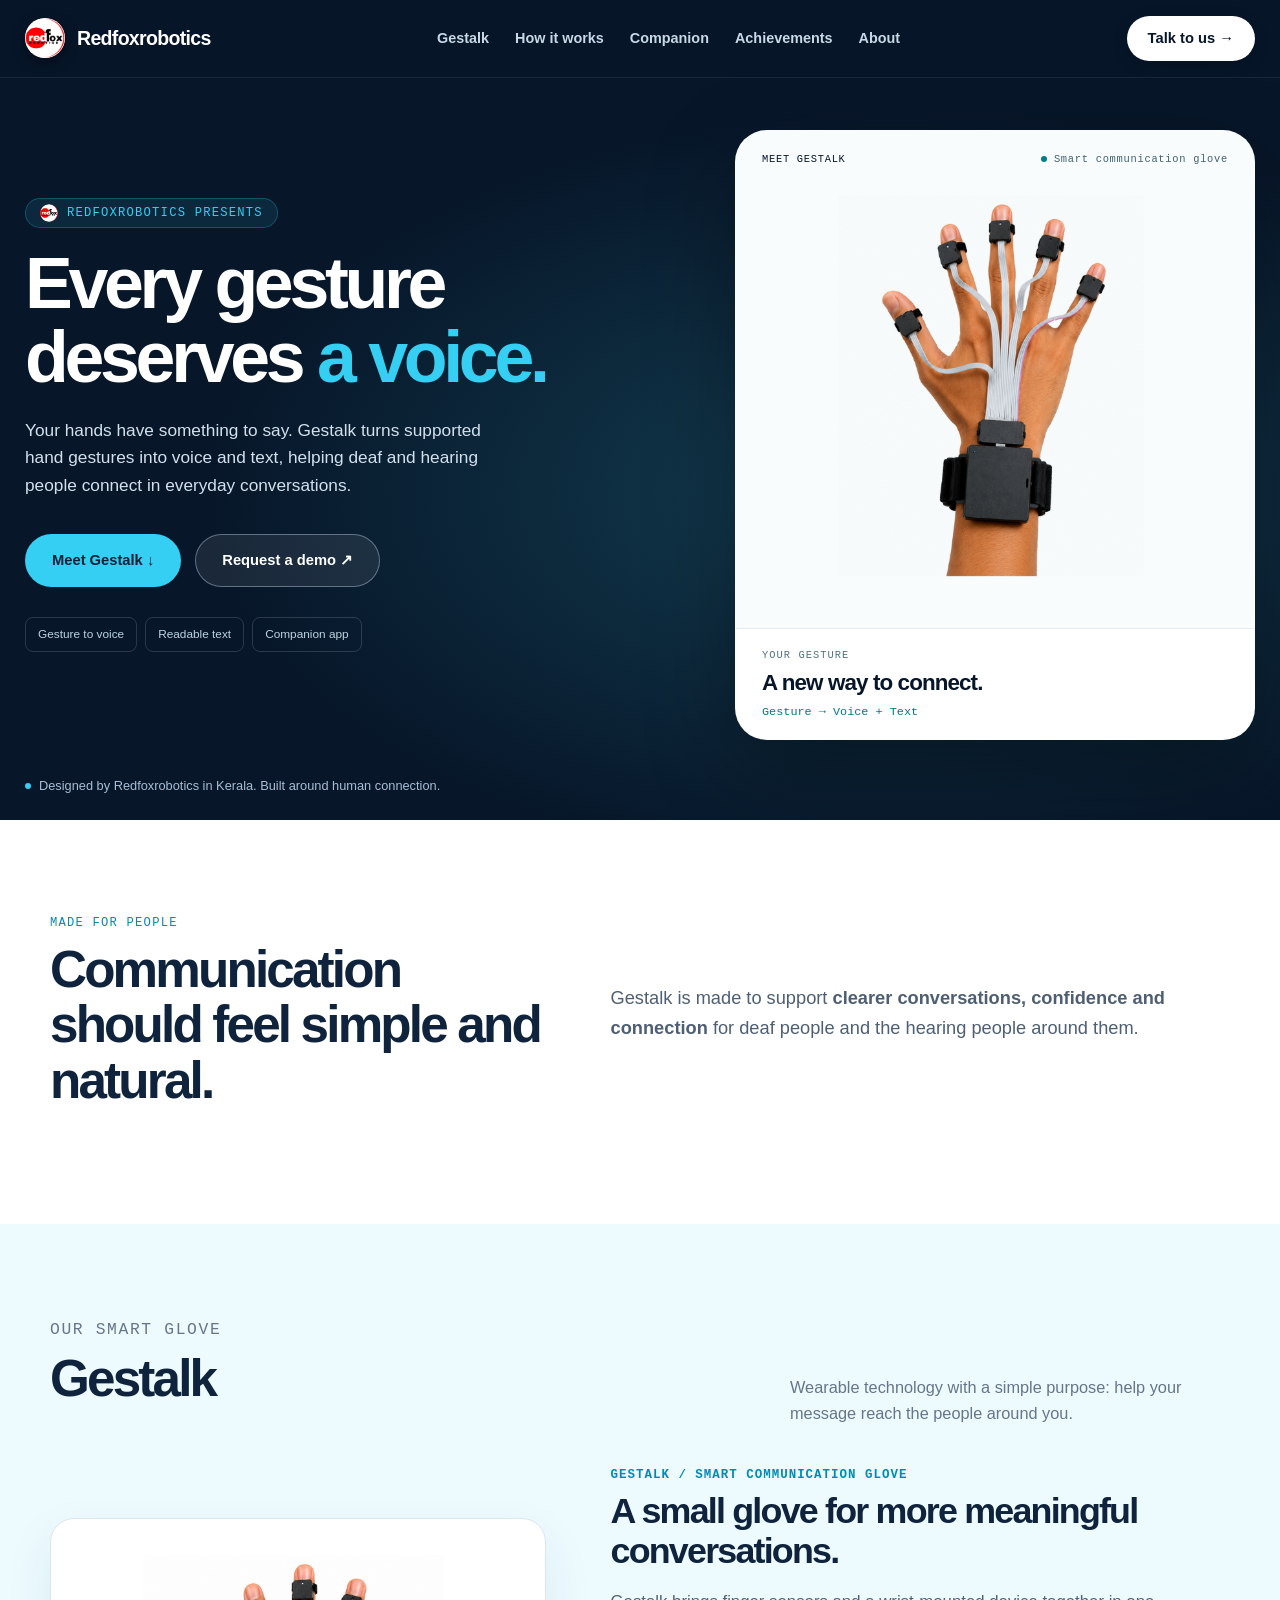
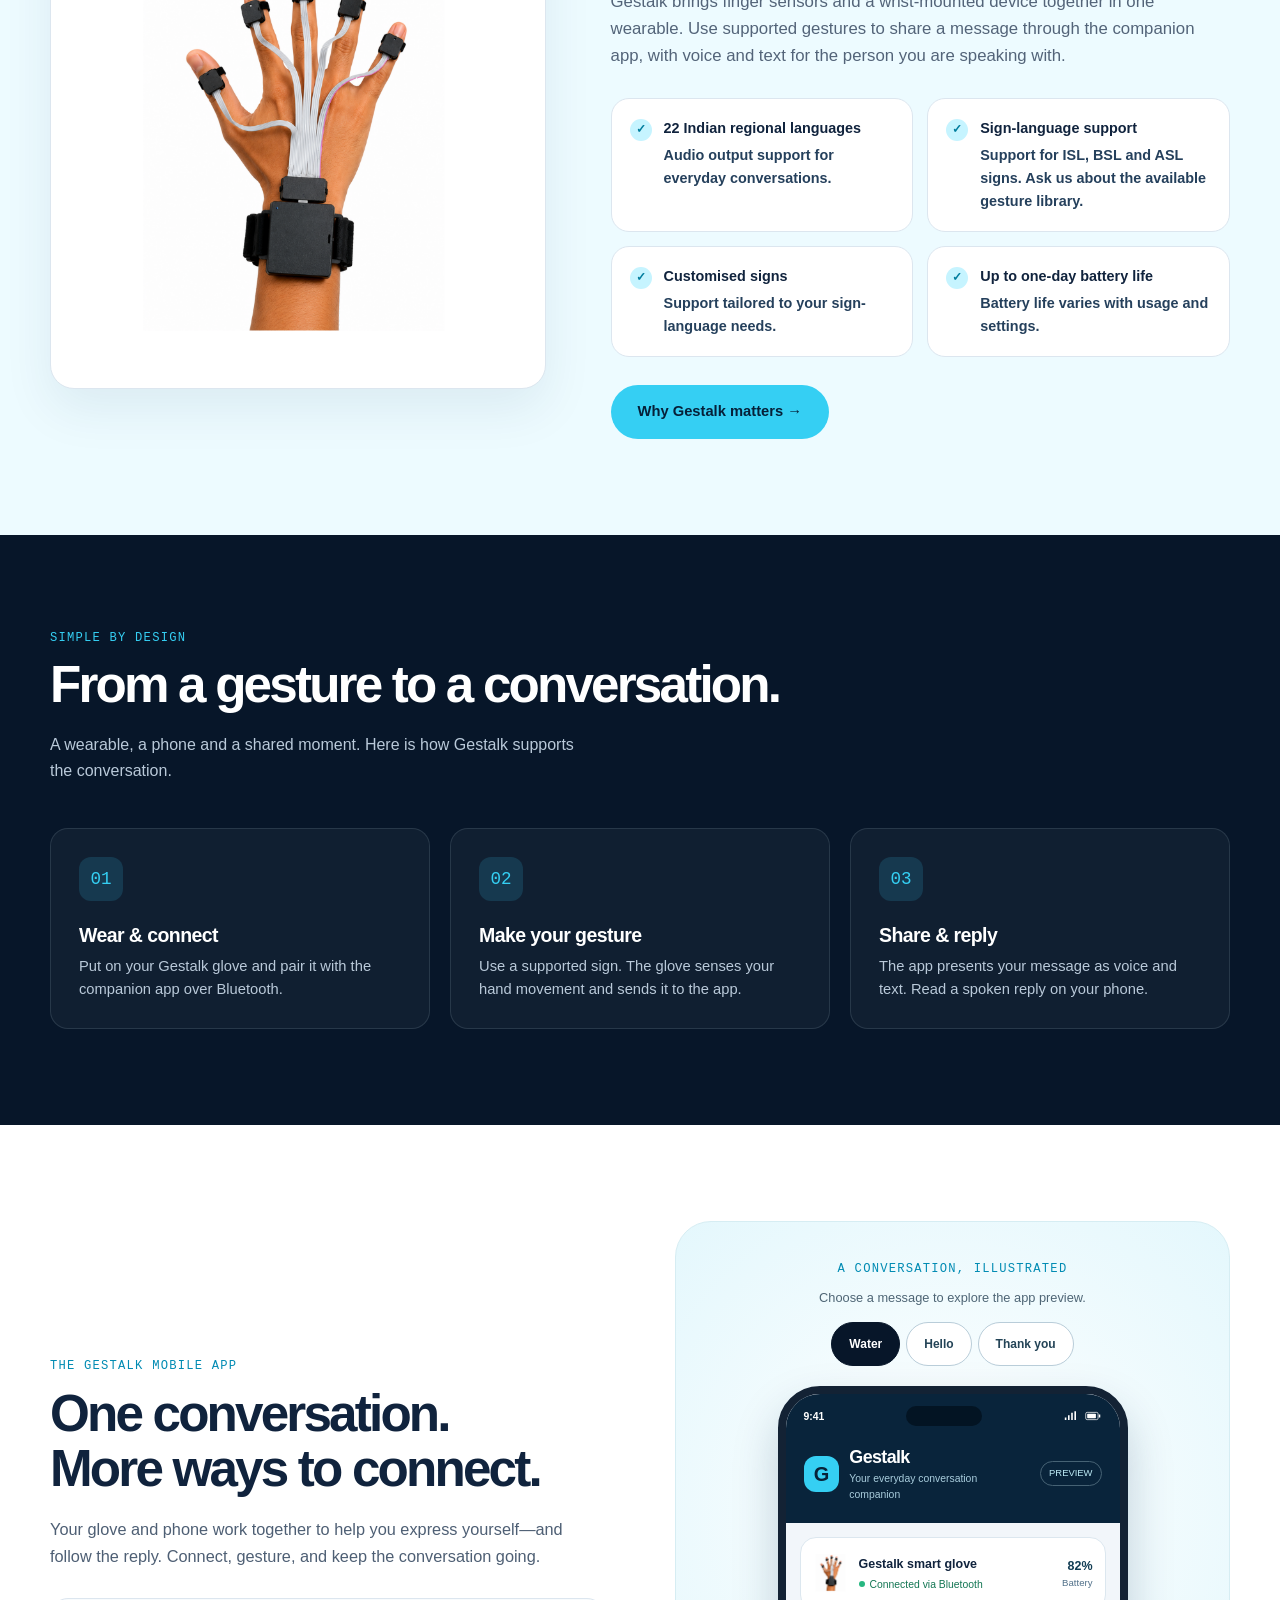
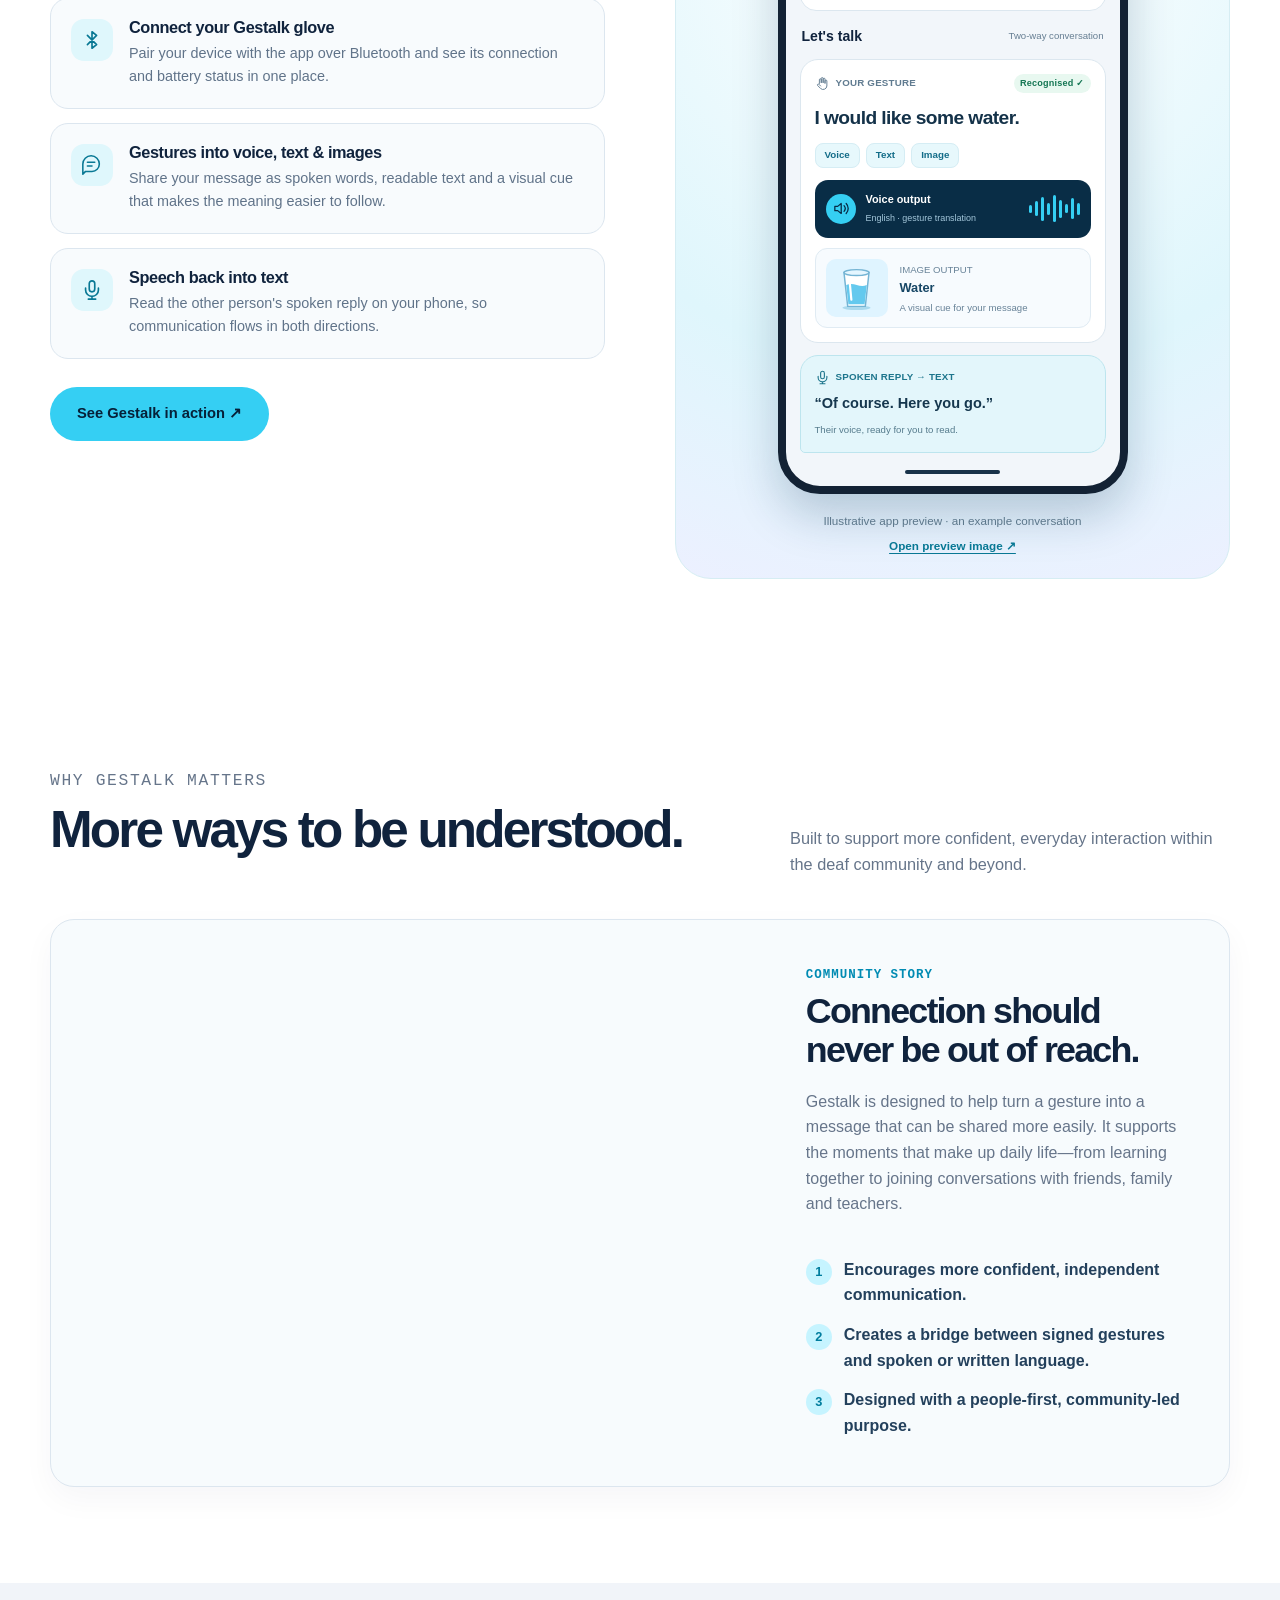
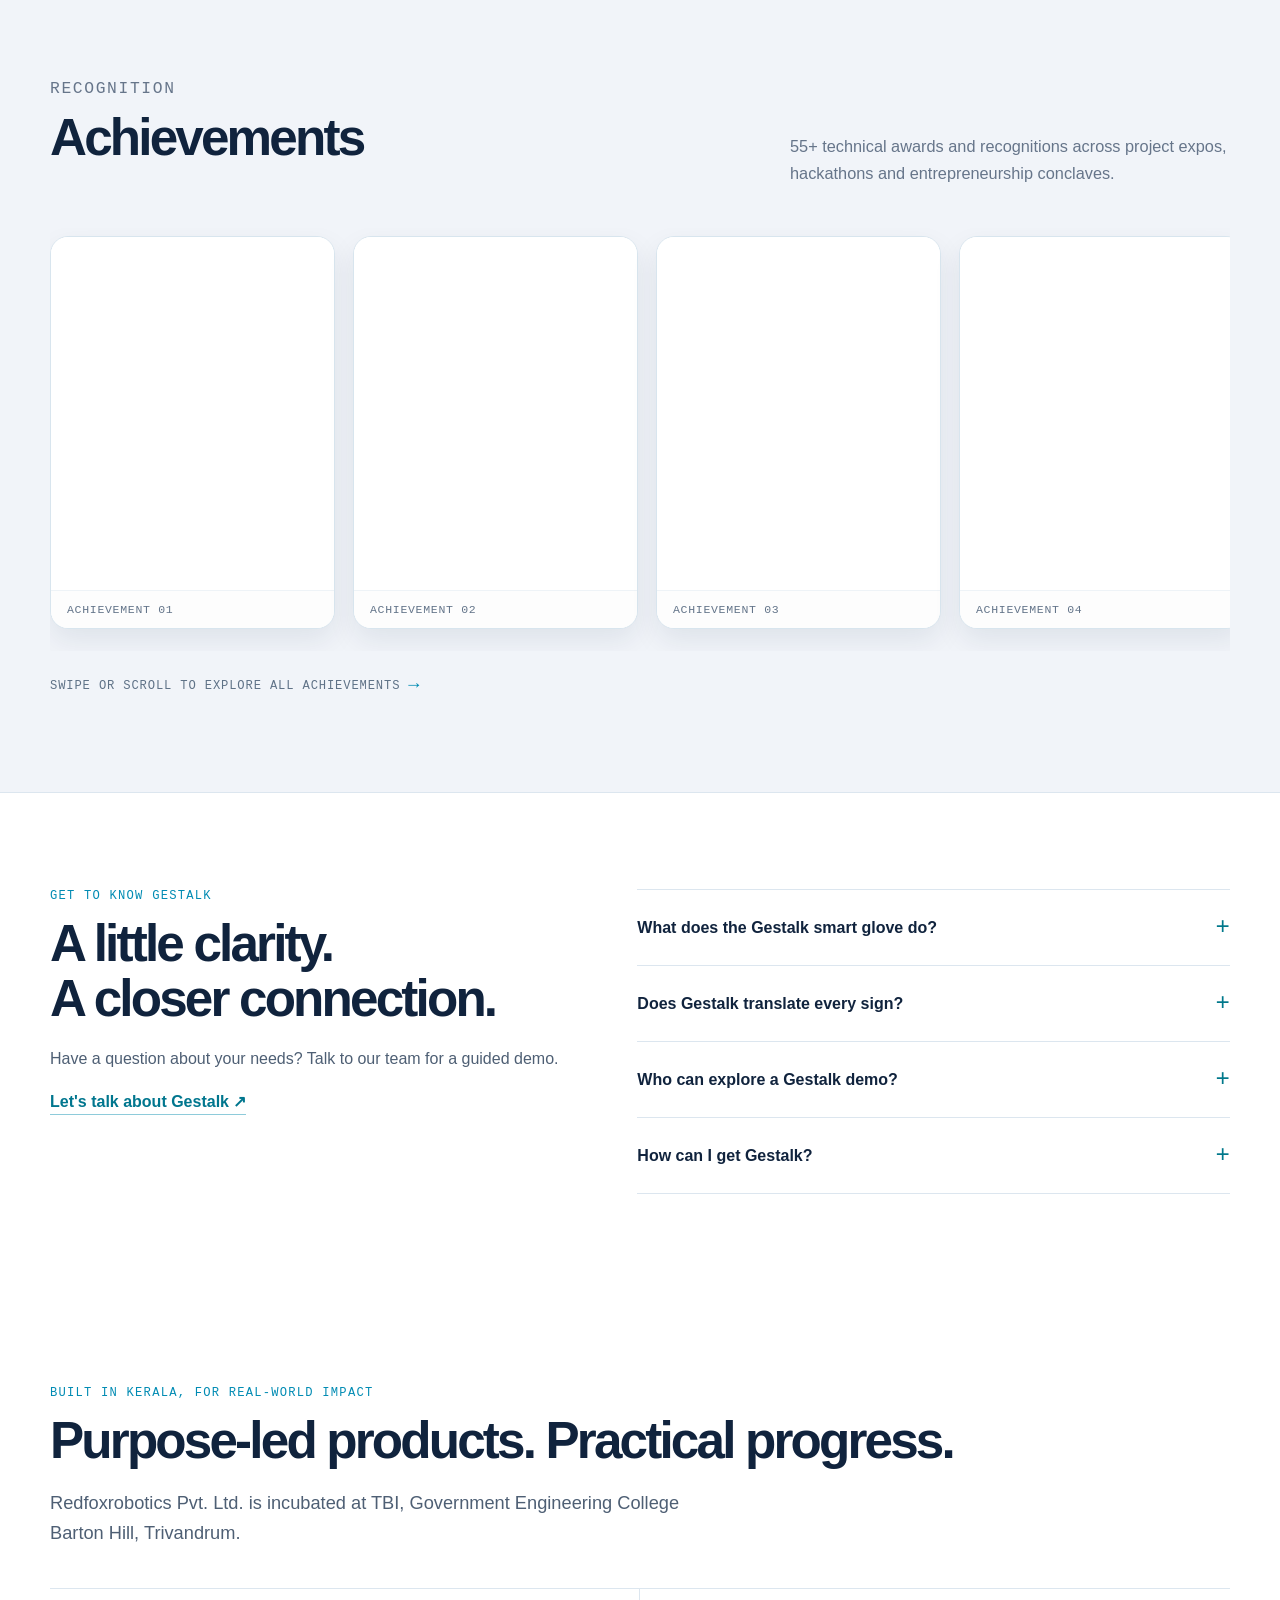
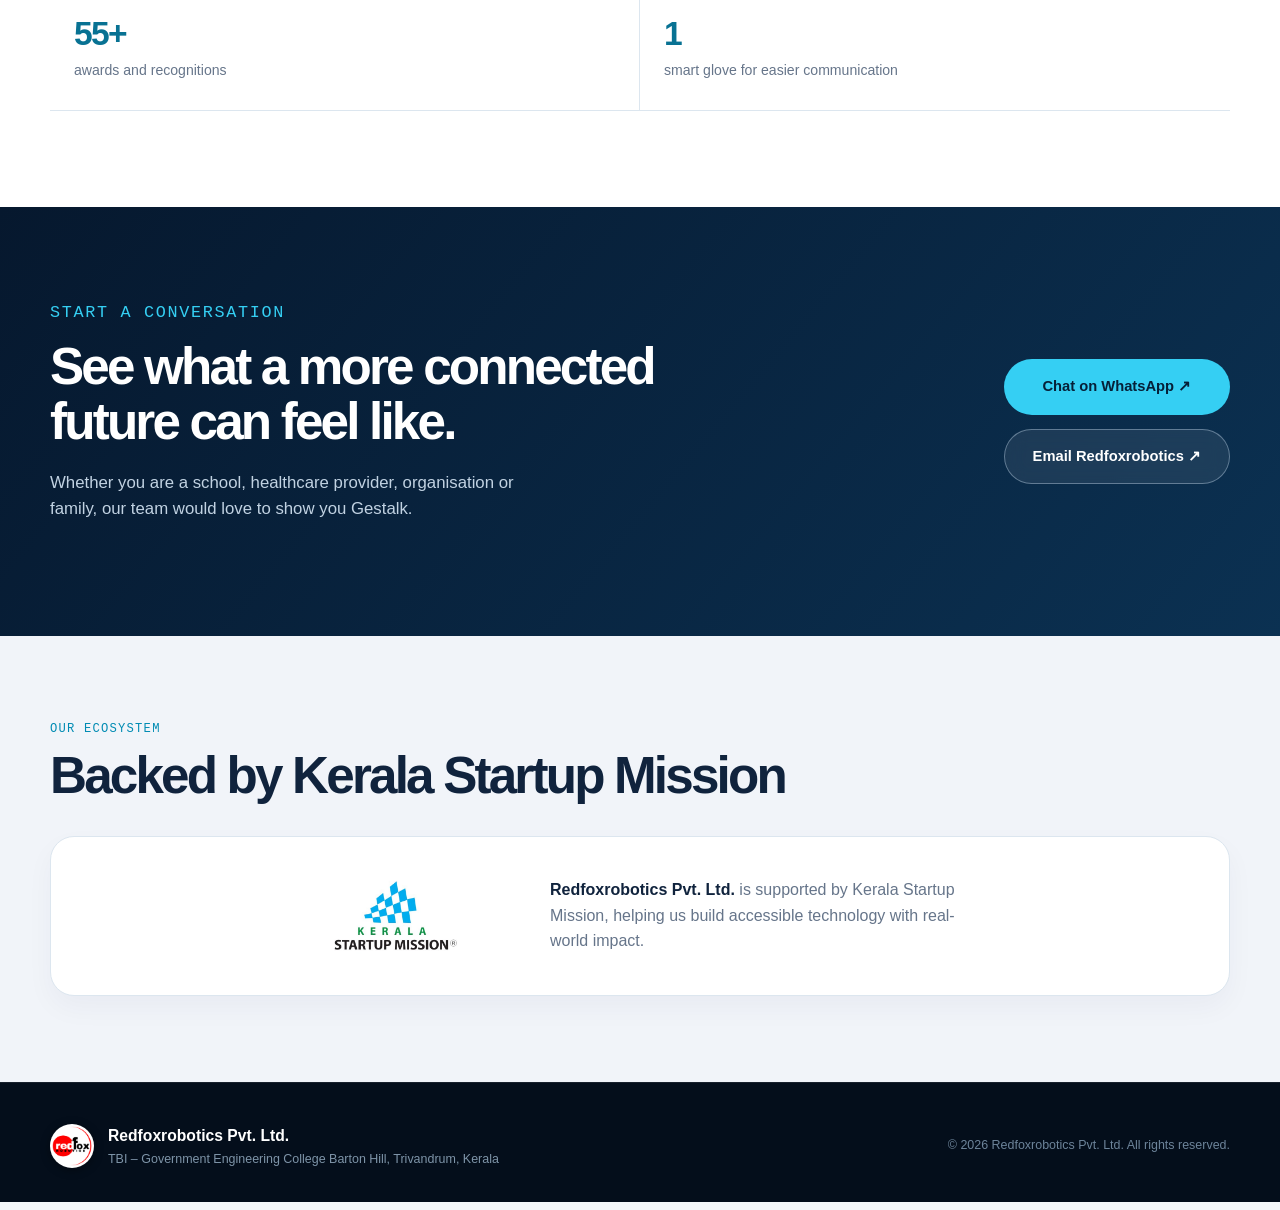
==== index.html @ c897719c "Update Site source" ====
<!doctype html>
<html lang="en">
<head>
  <meta charset="utf-8">
    <meta http-equiv="Content-Security-Policy" content="default-src 'none'; script-src 'sha384-xtwI/lDJxuMFjdIPfdnpvWqNgdwdQNCAlEWaI0sOqzlrhZpEakhj6xTiYWMs8XNS'; script-src-attr 'none'; style-src 'self' https://fonts.googleapis.com; style-src-attr 'none'; font-src 'self' https://fonts.gstatic.com; img-src 'self' data:; media-src 'self'; connect-src 'none'; object-src 'none'; base-uri 'none'; form-action 'none'; frame-src 'none'; worker-src 'none'; upgrade-insecure-requests">
    <meta name="referrer" content="no-referrer">
  <meta name="viewport" content="width=device-width, initial-scale=1, viewport-fit=cover">
  <meta name="description" content="Redfoxrobotics presents Gestalk - smart communication glove turning hand gestures into voice and text for inclusive communication.">
  <title>Redfoxrobotics | Gestalk Smart Glove</title>
  <link rel="icon" type="image/png" sizes="32x32" href="favicon-32.png">
  <link rel="apple-touch-icon" sizes="180x180" href="apple-touch-icon.png">
  <link href="https://fonts.googleapis.com/css2?family=DM+Mono:wght@400;500&family=Manrope:wght@400;500;600;700;800&display=swap" rel="stylesheet">
  <link rel="stylesheet" href="assets/css/site.css">
</head>
<body>
  <a class="skip-link" href="#gestalk">Skip to Gestalk</a>
  <!-- HEADER / NAVBAR -->
  <header class="nav" id="mainNav">
    <div class="nav-in">
      <a class="brand" href="#top" aria-label="Redfoxrobotics Home">
        <img src="redfox-logo-circle.png" alt="Redfoxrobotics Logo" class="brand-logo" width="40" height="40">
        <span class="brand-name">Redfoxrobotics</span>
      </a>

      <!-- Navigation Menu (Desktop & Mobile Drawer) -->
      <div class="nav-menu" id="navMenu">
        <nav class="links" aria-label="Main Navigation">
          <a href="#gestalk">Gestalk</a>
          <a href="#how">How it works</a>
          <a href="#companion">Companion</a>
          <a href="#achievements">Achievements</a>
          <a href="#about">About</a>
        </nav>
        <a class="nav-cta mobile-cta" href="#contact">Talk to us →</a>
      </div>

      <!-- Desktop CTA & Hamburger Button -->
      <a class="nav-cta desktop-cta" href="#contact">Talk to us →</a>
      <button class="nav-toggle" id="navToggle" type="button" aria-label="Toggle navigation menu" aria-expanded="false" aria-controls="navMenu">
        <span></span>
        <span></span>
        <span></span>
      </button>
    </div>
  </header>

  <!-- MAIN CONTENT -->
  <main id="top">
    <!-- HERO SECTION -->
    <section class="hero">
      <figure class="hero-visual" aria-label="Gestalk smart glove">
        <div class="hero-visual-top"><span>MEET GESTALK</span><span class="device-dot">Smart communication glove</span></div>
        <img class="hero-image" src="gestalk-product.png" alt="Gestalk smart glove: finger sensors connected to a wrist-mounted device" width="584" height="661" fetchpriority="high" decoding="async">
        <figcaption><span>YOUR GESTURE</span><strong>A new way to connect.</strong><span class="hero-output">Gesture → Voice + Text</span></figcaption>
      </figure>
      <div class="hero-content">
        <div class="hero-message">
          <div class="eyebrow">
            <img src="redfox-logo-circle.png" alt="" class="eyebrow-logo" width="18" height="18">
            <span>Redfoxrobotics presents</span>
          </div>
          <h1>Every gesture deserves <span>a voice.</span></h1>
          <p class="hero-copy">Your hands have something to say. Gestalk turns supported hand gestures into voice and text, helping deaf and hearing people connect in everyday conversations.</p>
          <div class="hero-actions">
            <a class="button primary" href="#gestalk">Meet Gestalk ↓</a>
            <a class="button secondary" href="#contact">Request a demo ↗</a>
          </div>
          <div class="hero-tags"><span>Gesture to voice</span><span>Readable text</span><span>Companion app</span></div>
        </div>
      </div>
      <div class="hero-foot">Designed by Redfoxrobotics in Kerala. Built around human connection.</div>
    </section>

    <!-- INTRO -->
    <section class="intro">
      <div class="container intro-grid reveal">
        <div>
          <p class="kicker">Made for people</p>
          <h2>Communication should feel simple and natural.</h2>
        </div>
        <p class="lead">Gestalk is made to support <strong>clearer conversations, confidence and connection</strong> for deaf people and the hearing people around them.</p>
      </div>
    </section>

    <!-- PRODUCT: GESTALK -->
    <section class="product" id="gestalk">
      <div class="container">
        <div class="section-heading reveal">
          <div>
            <p class="kicker">Our smart glove</p>
            <h2>Gestalk</h2>
          </div>
          <p>Wearable technology with a simple purpose: help your message reach the people around you.</p>
        </div>
        <div class="product-grid">
          <div class="product-image reveal">
            <img src="gestalk-product.png" alt="Gestalk electronic glove with finger sensors and wrist-mounted device" width="584" height="661" decoding="async">
          </div>
          <div class="product-copy reveal">
            <div class="number">GESTALK / SMART COMMUNICATION GLOVE</div>
            <h3>A small glove for more meaningful conversations.</h3>
            <p>Gestalk brings finger sensors and a wrist-mounted device together in one wearable. Use supported gestures to share a message through the companion app, with voice and text for the person you are speaking with.</p>
            <ul class="features">
              <li><span class="check" aria-hidden="true">✓</span><span><strong>22 Indian regional languages</strong>Audio output support for everyday conversations.</span></li>
              <li><span class="check" aria-hidden="true">✓</span><span><strong>Sign-language support</strong>Support for ISL, BSL and ASL signs. Ask us about the available gesture library.</span></li>
              <li><span class="check" aria-hidden="true">✓</span><span><strong>Customised signs</strong>Support tailored to your sign-language needs.</span></li>
              <li><span class="check" aria-hidden="true">✓</span><span><strong>Up to one-day battery life</strong>Battery life varies with usage and settings.</span></li>
            </ul>
            <a class="button primary" href="#how">Why Gestalk matters →</a>
          </div>
        </div>
      </div>
    </section>

    <!-- WHY GESTALK / HOW IT WORKS -->
    <section class="how" id="how">
      <div class="container">
        <p class="kicker reveal">Simple by design</p>
        <h2 class="reveal">From a gesture to a conversation.</h2>
        <p class="reveal">A wearable, a phone and a shared moment. Here is how Gestalk supports the conversation.</p>
        <div class="steps">
          <article class="step reveal">
            <div class="step-icon" aria-hidden="true">01</div>
            <h3>Wear &amp; connect</h3>
            <p>Put on your Gestalk glove and pair it with the companion app over Bluetooth.</p>
          </article>
          <article class="step reveal">
            <div class="step-icon" aria-hidden="true">02</div>
            <h3>Make your gesture</h3>
            <p>Use a supported sign. The glove senses your hand movement and sends it to the app.</p>
          </article>
          <article class="step reveal">
            <div class="step-icon" aria-hidden="true">03</div>
            <h3>Share &amp; reply</h3>
            <p>The app presents your message as voice and text. Read a spoken reply on your phone.</p>
          </article>
        </div>
      </div>
    </section>

    <!-- THE COMPANION -->
    <section class="companion" id="companion">
      <svg xmlns="http://www.w3.org/2000/svg" aria-hidden="true" class="app-icon-definitions">
        <symbol id="app-bluetooth" viewBox="0 0 24 24"><path d="m7 7 10 10-5 4V3l5 4L7 17" fill="none" stroke="currentColor" stroke-width="1.8" stroke-linecap="round" stroke-linejoin="round"/></symbol>
        <symbol id="app-chat" viewBox="0 0 24 24"><path d="M20 11a8 8 0 0 1-8 8H5l-3 3V11a9 9 0 1 1 18 0Z" fill="none" stroke="currentColor" stroke-width="1.7" stroke-linejoin="round"/><path d="M7 9h8M7 13h5" stroke="currentColor" stroke-width="1.7" stroke-linecap="round"/></symbol>
        <symbol id="app-mic" viewBox="0 0 24 24"><rect x="9" y="2" width="6" height="12" rx="3" fill="none" stroke="currentColor" stroke-width="1.8"/><path d="M5 10v2a7 7 0 0 0 14 0v-2M12 19v3M8 22h8" fill="none" stroke="currentColor" stroke-width="1.8" stroke-linecap="round"/></symbol>
        <symbol id="app-speaker" viewBox="0 0 24 24"><path d="M4 9h4l5-4v14l-5-4H4ZM17 8a6 6 0 0 1 0 8M20 5a10 10 0 0 1 0 14" fill="none" stroke="currentColor" stroke-width="1.8" stroke-linejoin="round" stroke-linecap="round"/></symbol>
        <symbol id="app-hand" viewBox="0 0 24 24"><path d="M7 12V6a1.5 1.5 0 0 1 3 0v5-7a1.5 1.5 0 0 1 3 0v7-6a1.5 1.5 0 0 1 3 0v7-4a1.5 1.5 0 0 1 3 0v8a6 6 0 0 1-10 4l-5-5a1.5 1.5 0 0 1 2-2l3 3" fill="none" stroke="currentColor" stroke-width="1.5" stroke-linejoin="round" stroke-linecap="round"/></symbol>
      </svg>
      <div class="container companion-grid">
        <div class="reveal">
          <p class="kicker">The Gestalk mobile app</p>
          <h2>One conversation.<br>More ways to connect.</h2>
          <p class="lead companion-lead">Your glove and phone work together to help you express yourself—and follow the reply. Connect, gesture, and keep the conversation going.</p>
          <div class="app-features">
            <article class="app-feature">
              <span class="app-icon"><svg aria-hidden="true"><use href="#app-bluetooth"/></svg></span>
              <div><h3>Connect your Gestalk glove</h3><p>Pair your device with the app over Bluetooth and see its connection and battery status in one place.</p></div>
            </article>
            <article class="app-feature">
              <span class="app-icon"><svg aria-hidden="true"><use href="#app-chat"/></svg></span>
              <div><h3>Gestures into voice, text &amp; images</h3><p>Share your message as spoken words, readable text and a visual cue that makes the meaning easier to follow.</p></div>
            </article>
            <article class="app-feature">
              <span class="app-icon"><svg aria-hidden="true"><use href="#app-mic"/></svg></span>
              <div><h3>Speech back into text</h3><p>Read the other person's spoken reply on your phone, so communication flows in both directions.</p></div>
            </article>
          </div>
          <a class="button primary" href="#contact">See Gestalk in action ↗</a>
        </div>
        <figure class="app-stage reveal">
          <div class="demo-heading"><span class="kicker">A conversation, illustrated</span><p>Choose a message to explore the app preview.</p></div>
          <div class="demo-options" role="group" aria-label="Example gesture messages">
            <button type="button" class="demo-option selected" data-example="water" aria-pressed="true">Water</button>
            <button type="button" class="demo-option" data-example="hello" aria-pressed="false">Hello</button>
            <button type="button" class="demo-option" data-example="thanks" aria-pressed="false">Thank you</button>
          </div>
          <div class="app">
            <div class="app-header">
              <div class="app-status">
                <span>9:41</span><span class="app-camera" aria-hidden="true"></span>
                <span class="app-status-icons" aria-hidden="true"><svg viewBox="0 0 20 14"><path d="M2 12V9m4 3V6m4 6V3m4 9V1" stroke="currentColor" stroke-width="2"/></svg><svg viewBox="0 0 22 12"><rect x="1" y="1" width="17" height="10" rx="2" fill="none" stroke="currentColor"/><rect x="3" y="3" width="12" height="6" rx="1" fill="currentColor"/><path d="M20 4v4" stroke="currentColor" stroke-width="2"/></svg></span>
              </div>
              <div class="app-brand"><span class="app-brand-mark">G</span><div><strong>Gestalk</strong><small>Your everyday conversation companion</small></div><span class="app-preview-tag">PREVIEW</span></div>
            </div>
            <div class="app-body">
              <div class="app-device">
                <img src="gestalk-product.png" alt="" width="36" height="48" loading="lazy">
                <div><strong>Gestalk smart glove</strong><span class="app-connected">Connected via Bluetooth</span></div>
                <div class="app-battery"><strong>82%</strong>Battery</div>
              </div>
              <div class="app-conversation-title"><strong>Let's talk</strong><span>Two-way conversation</span></div>
              <div class="app-gesture">
                <div class="app-label"><svg aria-hidden="true"><use href="#app-hand"/></svg>YOUR GESTURE<span class="app-recognised">Recognised ✓</span></div>
                <h4 id="demoMessage" aria-live="polite" aria-atomic="true">I would like some water.</h4>
                <div class="app-output-tags"><span>Voice</span><span>Text</span><span>Image</span></div>
                <div class="app-audio">
                  <span class="app-speaker"><svg aria-hidden="true"><use href="#app-speaker"/></svg></span>
                  <div><strong>Voice output</strong><small>English · gesture translation</small></div>
                  <span class="app-wave" aria-hidden="true"><i class="wave-bar-8"></i><i class="wave-bar-15"></i><i class="wave-bar-24"></i><i class="wave-bar-12"></i><i class="wave-bar-27"></i><i class="wave-bar-18"></i><i class="wave-bar-9"></i><i class="wave-bar-21"></i><i class="wave-bar-12"></i></span>
                </div>
                <div class="app-picture">
                  <span class="app-picture-art"><svg viewBox="0 0 60 68" role="img" aria-label="Illustration of a glass of water"><ellipse cx="30" cy="61" rx="19" ry="3" fill="#aad9ed"/><path d="m13 13 5 46h24l5-46Z" fill="#ffffff" stroke="#74b4d4" stroke-width="2"/><path d="m16 30 3 26h22l3-26c-10 5-17-5-28 0Z" fill="#64c9ee"/><path d="m20 18 3 32" stroke="#ffffff" stroke-width="3" stroke-linecap="round"/><ellipse cx="30" cy="13" rx="17" ry="4" fill="#e4f6ff" stroke="#74b4d4" stroke-width="2"/></svg></span>
                  <div><small>IMAGE OUTPUT</small><strong id="demoCue">Water</strong><small>A visual cue for your message</small></div>
                </div>
              </div>
              <div class="app-reply">
                <div class="app-label"><svg aria-hidden="true"><use href="#app-mic"/></svg>SPOKEN REPLY → TEXT</div>
                <p id="demoReply">“Of course. Here you go.”</p>
                <small>Their voice, ready for you to read.</small>
              </div>
            </div>
            <div class="app-home-indicator" aria-hidden="true"></div>
          </div>
          <figcaption>Illustrative app preview · an example conversation<a class="app-preview-link" href="gestalk-app-preview.png" target="_blank" rel="noopener noreferrer">Open preview image ↗</a></figcaption>
        </figure>
      </div>
    </section>

    <!-- COMMUNITY STORY -->
    <section class="impact-story" id="story">
      <div class="container">
        <div class="section-heading reveal">
          <div>
            <p class="kicker">Why Gestalk matters</p>
            <h2>More ways to be understood.</h2>
          </div>
          <p>Built to support more confident, everyday interaction within the deaf community and beyond.</p>
        </div>
        <article class="impact-card reveal">
          <img src="gestalk-community-story.png" alt="A Gestalk wearer communicating with deaf community members in a learning space" width="600" height="420" loading="lazy" decoding="async">
          <div class="impact-copy">
            <div class="number">COMMUNITY STORY</div>
            <h3>Connection should never be out of reach.</h3>
            <p>Gestalk is designed to help turn a gesture into a message that can be shared more easily. It supports the moments that make up daily life—from learning together to joining conversations with friends, family and teachers.</p>
            <div class="impact-points">
              <div class="impact-point"><b>1</b><span>Encourages more confident, independent communication.</span></div>
              <div class="impact-point"><b>2</b><span>Creates a bridge between signed gestures and spoken or written language.</span></div>
              <div class="impact-point"><b>3</b><span>Designed with a people-first, community-led purpose.</span></div>
            </div>
          </div>
        </article>
      </div>
    </section>

    <!-- ACHIEVEMENTS -->
    <section class="achievements" id="achievements">
      <div class="container">
        <div class="section-heading reveal">
          <div>
            <p class="kicker">Recognition</p>
            <h2>Achievements</h2>
          </div>
          <p>55+ technical awards and recognitions across project expos, hackathons and entrepreneurship conclaves.</p>
        </div>
        <div class="awards-scroller reveal" role="region" tabindex="0" aria-label="Redfoxrobotics achievements gallery">
          <figure class="award-card"><img src="A1.webp" alt="Redfoxrobotics achievement 1" loading="lazy"><figcaption>Achievement 01</figcaption></figure>
          <figure class="award-card"><img src="A2.webp" alt="Redfoxrobotics achievement 2" loading="lazy"><figcaption>Achievement 02</figcaption></figure>
          <figure class="award-card"><img src="A3.webp" alt="Redfoxrobotics achievement 3" loading="lazy"><figcaption>Achievement 03</figcaption></figure>
          <figure class="award-card"><img src="A4.webp" alt="Redfoxrobotics achievement 4" loading="lazy"><figcaption>Achievement 04</figcaption></figure>
          <figure class="award-card"><img src="A5.webp" alt="Redfoxrobotics achievement 5" loading="lazy"><figcaption>Achievement 05</figcaption></figure>
          <figure class="award-card"><img src="A6.webp" alt="Redfoxrobotics achievement 6" loading="lazy"><figcaption>Achievement 06</figcaption></figure>
          <figure class="award-card"><img src="A7.webp" alt="Redfoxrobotics achievement 7" loading="lazy"><figcaption>Achievement 07</figcaption></figure>
          <figure class="award-card"><img src="A8.webp" alt="Redfoxrobotics achievement 8" loading="lazy"><figcaption>Achievement 08</figcaption></figure>
          <figure class="award-card"><img src="A9.webp" alt="Redfoxrobotics achievement 9" loading="lazy"><figcaption>Achievement 09</figcaption></figure>
          <figure class="award-card"><img src="A10.webp" alt="Redfoxrobotics achievement 10" loading="lazy"><figcaption>Achievement 10</figcaption></figure>
          <figure class="award-card"><img src="A11.webp" alt="Redfoxrobotics achievement 11" loading="lazy"><figcaption>Achievement 11</figcaption></figure>
          <figure class="award-card"><img src="A12.webp" alt="Redfoxrobotics achievement 12" loading="lazy"><figcaption>Achievement 12</figcaption></figure>
          <figure class="award-card"><img src="A13.webp" alt="Redfoxrobotics achievement 13" loading="lazy"><figcaption>Achievement 13</figcaption></figure>
          <figure class="award-card"><img src="A14.webp" alt="Redfoxrobotics achievement 14" loading="lazy"><figcaption>Achievement 14</figcaption></figure>
          <figure class="award-card"><img src="A15.webp" alt="Redfoxrobotics achievement 15" loading="lazy"><figcaption>Achievement 15</figcaption></figure>
          <figure class="award-card"><img src="A16.webp" alt="Redfoxrobotics achievement 16" loading="lazy"><figcaption>Achievement 16</figcaption></figure>
          <figure class="award-card"><img src="A17.webp" alt="Redfoxrobotics achievement 17" loading="lazy"><figcaption>Achievement 17</figcaption></figure>
          <figure class="award-card"><img src="A18.webp" alt="Redfoxrobotics achievement 18" loading="lazy"><figcaption>Achievement 18</figcaption></figure>
        </div>
        <p class="scroll-hint">Swipe or scroll to explore all achievements <span>→</span></p>
      </div>
    </section>

    <section class="gestalk-faq" id="questions">
      <div class="container faq-grid">
        <div class="reveal"><p class="kicker">Get to know Gestalk</p><h2>A little clarity.<br>A closer connection.</h2><p class="lead">Have a question about your needs? Talk to our team for a guided demo.</p><a class="text-link" href="#contact">Let's talk about Gestalk ↗</a></div>
        <div class="faq-list reveal">
          <details><summary>What does the Gestalk smart glove do?</summary><p>Gestalk senses supported hand gestures and works with its companion app to present a message as voice, text and a visual cue. The app also supports converting a spoken reply into text.</p></details>
          <details><summary>Does Gestalk translate every sign?</summary><p>Recognition depends on the supported gesture library and setup. Sign languages also use facial expressions, body movement and context. Ask our team which signs are available and how custom signs can be configured for your needs.</p></details>
          <details><summary>Who can explore a Gestalk demo?</summary><p>Individuals, families, schools and organisations interested in accessible communication can contact Redfoxrobotics. We can walk you through the glove, app and supported conversation examples.</p></details>
          <details><summary>How can I get Gestalk?</summary><p>Contact our team on WhatsApp or email to discuss availability, pricing, language support and a demonstration suited to your needs.</p></details>
        </div>
      </div>
    </section>

    <!-- ABOUT -->
    <section class="intro" id="about">
      <div class="container reveal">
        <p class="kicker">Built in Kerala, for real-world impact</p>
        <h2>Purpose-led products. Practical progress.</h2>
        <p class="lead">Redfoxrobotics Pvt. Ltd. is incubated at TBI, Government Engineering College Barton Hill, Trivandrum.</p>
        <div class="proofs">
          <div class="proof">
            <strong>55+</strong>
            <span>awards and recognitions</span>
          </div>
          <div class="proof">
            <strong>1</strong>
            <span>smart glove for easier communication</span>
          </div>
        </div>
      </div>
    </section>

    <!-- CONTACT -->
    <section class="contact" id="contact">
      <div class="container contact-in">
        <div>
          <p class="kicker">Start a conversation</p>
          <h2>See what a more connected future can feel like.</h2>
          <p>Whether you are a school, healthcare provider, organisation or family, our team would love to show you Gestalk.</p>
        </div>
        <div class="contact-actions">
          <a class="button primary" href="https://wa.me/916282157697" target="_blank" rel="noopener noreferrer">Chat on WhatsApp ↗</a>
          <a class="button secondary" href="mailto:StartUp.mailrobotics@gmail.com">Email Redfoxrobotics ↗</a>
        </div>
      </div>
    </section>
    <!-- BACKED BY KSUM -->
    <section class="backed" id="backed">
      <div class="container reveal">
        <p class="kicker">Our ecosystem</p>
        <h2>Backed by Kerala Startup Mission</h2>
        <div class="backed-card">
          <img src="ksum-logo.png" alt="Kerala Startup Mission logo" width="220" height="85">
          <p><strong>Redfoxrobotics Pvt. Ltd.</strong> is supported by Kerala Startup Mission, helping us build accessible technology with real-world impact.</p>
        </div>
      </div>
    </section>
  </main>

  <!-- FOOTER -->
  <footer>
    <div class="container foot">
      <div class="foot-brand">
        <img src="redfox-logo-circle.png" alt="Redfoxrobotics Logo" class="foot-logo" width="44" height="44">
        <div class="foot-info">
          <strong>Redfoxrobotics Pvt. Ltd.</strong>
          <span>TBI – Government Engineering College Barton Hill, Trivandrum, Kerala</span>
        </div>
      </div>
      <div class="foot-copy">
        © 2026 Redfoxrobotics Pvt. Ltd. All rights reserved.
      </div>
    </div>
  </footer>

  <!-- SCRIPT -->
  <script src="assets/js/site.js" integrity="sha384-xtwI/lDJxuMFjdIPfdnpvWqNgdwdQNCAlEWaI0sOqzlrhZpEakhj6xTiYWMs8XNS" defer></script>
</body>
</html>
---- assets/css/site.css ----
:root {
  --navy: #071629;
  --navy-dark: #041020;
  --navy-glass: rgba(7, 22, 41, 0.92);
  --ink: #10233d;
  --muted: #66758a;
  --paper: #f5f8fb;
  --cyan: #35cff3;
  --cyan-deep: #008bb3;
  --cyan-light: #e0f8fd;
  --line: #dce6ef;
  --radius-sm: 10px;
  --radius-md: 18px;
  --radius-lg: 24px;
  --radius-full: 9999px;
}

* { box-sizing: border-box; }
html {
  scroll-behavior: smooth;
  -webkit-text-size-adjust: 100%;
}
body {
  margin: 0;
  color: var(--ink);
  background: var(--paper);
  font: 16px/1.6 Manrope, -apple-system, BlinkMacSystemFont, "Segoe UI", Roboto, sans-serif;
  overflow-x: hidden;
  -webkit-font-smoothing: antialiased;
  -moz-osx-font-smoothing: grayscale;
}
img {
  max-width: 100%;
  height: auto;
  display: block;
}
a {
  text-decoration: none;
  color: inherit;
  -webkit-tap-highlight-color: transparent;
}
.container {
  width: min(1180px, calc(100% - 40px));
  margin: auto;
}
section[id] {
  scroll-margin-top: 84px;
}

/* ===== NAVBAR ===== */
.nav {
  position: fixed;
  top: 0;
  left: 0;
  right: 0;
  height: 78px;
  z-index: 1000;
  background: rgba(7, 22, 41, 0.9);
  backdrop-filter: blur(16px);
  -webkit-backdrop-filter: blur(16px);
  border-bottom: 1px solid rgba(255, 255, 255, 0.08);
  display: flex;
  align-items: center;
  transition: background 0.3s ease, border-color 0.3s ease;
}
.nav-in {
  width: min(1230px, calc(100% - 40px));
  margin: auto;
  display: flex;
  justify-content: space-between;
  align-items: center;
  position: relative;
}
.brand {
  display: inline-flex;
  align-items: center;
  gap: 12px;
  font-weight: 800;
  font-size: 1.22rem;
  letter-spacing: -0.035em;
  color: #ffffff;
  flex-shrink: 0;
  z-index: 101;
}
.brand-logo {
  width: 40px;
  height: 40px;
  border-radius: 50%;
  object-fit: cover;
  display: block;
  box-shadow: 0 4px 14px rgba(0, 0, 0, 0.35);
  background: #ffffff;
  flex-shrink: 0;
  transition: transform 0.25s ease;
}
.brand:hover .brand-logo {
  transform: scale(1.05);
}
.brand-name {
  display: inline-block;
  font-weight: 800;
  color: #ffffff;
}

.nav-menu {
  display: flex;
  align-items: center;
  gap: 32px;
}
.links {
  display: flex;
  gap: 26px;
  color: #c9d8e7;
  font-size: 0.9rem;
  font-weight: 600;
  margin: 0;
  padding: 0;
}
.links a {
  transition: color 0.2s ease;
  position: relative;
  padding: 4px 0;
}
.links a:hover {
  color: #ffffff;
}

.nav-cta, .button {
  display: inline-flex;
  gap: 8px;
  align-items: center;
  justify-content: center;
  border-radius: var(--radius-full);
  font-size: 0.92rem;
  font-weight: 800;
  transition: transform 0.2s ease, box-shadow 0.2s ease, background 0.2s ease;
  cursor: pointer;
  border: 1px solid transparent;
  text-align: center;
  touch-action: manipulation;
}
.nav-cta {
  padding: 10px 20px;
  background: #ffffff;
  color: var(--navy);
  box-shadow: 0 4px 16px rgba(0, 0, 0, 0.15);
}
.nav-cta:hover, .button:hover {
  transform: translateY(-2px);
  box-shadow: 0 8px 24px rgba(0, 0, 0, 0.22);
}
.mobile-cta {
  display: none;
}

/* Mobile Hamburger Toggle */
.nav-toggle {
  display: none;
  background: rgba(255, 255, 255, 0.08);
  border: 1px solid rgba(255, 255, 255, 0.16);
  border-radius: 10px;
  width: 44px;
  height: 44px;
  padding: 0;
  cursor: pointer;
  align-items: center;
  justify-content: center;
  flex-direction: column;
  gap: 5px;
  z-index: 101;
  touch-action: manipulation;
  transition: background 0.2s ease;
}
.nav-toggle:hover, .nav-toggle:active {
  background: rgba(255, 255, 255, 0.16);
}
.nav-toggle span {
  display: block;
  width: 22px;
  height: 2.2px;
  background: #ffffff;
  border-radius: 2px;
  transition: transform 0.25s ease, opacity 0.25s ease;
}
.nav-toggle.active span:nth-child(1) {
  transform: translateY(7.2px) rotate(45deg);
}
.nav-toggle.active span:nth-child(2) {
  opacity: 0;
  transform: scaleX(0);
}
.nav-toggle.active span:nth-child(3) {
  transform: translateY(-7.2px) rotate(-45deg);
}

/* ===== HERO SECTION ===== */
.hero {
  min-height: 740px;
  background: #071629;
  position: relative;
  overflow: hidden;
  color: white;
  display: grid;
  align-items: center;
  padding: 78px 0 48px;
}
.hero:after {
  content: "";
  position: absolute;
  inset: 0;
  background: linear-gradient(
    90deg,
    rgba(4, 18, 35, 0.92) 0%,
    rgba(4, 18, 35, 0.80) 22%,
    rgba(4, 18, 35, 0.32) 38%,
    rgba(4, 18, 35, 0.0) 52%,
    rgba(4, 18, 35, 0.0) 100%
  );
  z-index: 1;
  pointer-events: none;
}
.hero-image {
  position: absolute;
  inset: 78px 0 0;
  width: 100%;
  height: calc(100% - 78px);
  object-fit: cover;
  object-position: 55% center;
  z-index: 0;
  filter: none;
}
.hero-content {
  position: relative;
  z-index: 2;
  width: min(1230px, calc(100% - 40px));
  margin: auto;
  padding: 60px 0;
}
.hero-message { min-width: 0; max-width: min(46%, 600px); }
.hero h1 { font-size: clamp(2.4rem, 4.7vw, 4.5rem); }
a:focus-visible, button:focus-visible, [tabindex]:focus-visible {
  outline: 3px solid var(--cyan-deep);
  outline-offset: 5px;
}
.eyebrow, .kicker {
  font: 500 0.76rem "DM Mono", monospace;
  letter-spacing: 0.1em;
  text-transform: uppercase;
}
.eyebrow {
  color: var(--cyan);
  margin: 0 0 18px;
  display: inline-flex;
  gap: 9px;
  align-items: center;
  background: rgba(53, 207, 243, 0.1);
  padding: 5px 14px;
  border-radius: var(--radius-full);
  border: 1px solid rgba(53, 207, 243, 0.25);
}
.eyebrow-logo {
  width: 18px;
  height: 18px;
  border-radius: 50%;
  display: inline-block;
}
h1, h2, h3, p { margin-top: 0; }
h1 {
  max-width: 660px;
  font-size: clamp(2.8rem, 5.4vw, 5.2rem);
  line-height: 1.02;
  letter-spacing: -0.06em;
  margin-bottom: 22px;
  text-shadow: 0 2px 20px rgba(4, 18, 35, 0.85), 0 1px 4px rgba(4, 18, 35, 0.9);
}
h1 span {
  color: var(--cyan);
}
.hero-copy {
  max-width: 520px;
  color: #d3e0ed;
  font-size: 1.08rem;
  line-height: 1.6;
  margin-bottom: 34px;
  text-shadow: 0 1px 12px rgba(4, 18, 35, 0.85);
}
.hero-actions {
  display: flex;
  gap: 14px;
  flex-wrap: wrap;
}
.button {
  padding: 14px 26px;
  min-height: 48px;
}
.primary {
  background: var(--cyan);
  color: #062038;
  font-weight: 800;
}
.primary:hover {
  background: #50d7f7;
}
.secondary {
  border-color: rgba(183, 203, 221, 0.45);
  background: rgba(255, 255, 255, 0.08);
  color: white;
  backdrop-filter: blur(10px);
}
.secondary:hover {
  background: rgba(255, 255, 255, 0.16);
  border-color: white;
}
.hero-foot {
  z-index: 2;
  position: absolute;
  bottom: 24px;
  left: 50%;
  transform: translateX(-50%);
  width: min(1230px, calc(100% - 40px));
  font-size: 0.8rem;
  color: #a9bed4;
  display: flex;
  align-items: center;
  gap: 8px;
}
.hero-foot::before {
  content: "";
  width: 6px;
  height: 6px;
  border-radius: 50%;
  background: var(--cyan);
}

/* ===== SECTIONS COMMON ===== */
section { padding: 96px 0; }
.kicker { color: var(--cyan-deep); }
h2 {
  font-size: clamp(2rem, 4vw, 3.5rem);
  line-height: 1.08;
  letter-spacing: -0.055em;
  margin: 12px 0 20px;
}
.lead {
  font-size: 1.14rem;
  color: #4e5f74;
  max-width: 650px;
  line-height: 1.65;
}
.section-heading {
  display: flex;
  justify-content: space-between;
  gap: 30px;
  align-items: flex-end;
  margin-bottom: 42px;
}
.section-heading p {
  margin: 0;
  max-width: 440px;
  color: var(--muted);
  font-size: 1.02rem;
}

/* ===== INTRO ===== */
.intro { background: #ffffff; }
.intro-grid {
  display: grid;
  grid-template-columns: 1fr 1.25fr;
  gap: 65px;
  align-items: center;
}

/* ===== PRODUCT ===== */
.product { background: #edfbff; }
.product-grid {
  display: grid;
  grid-template-columns: 1fr 1.25fr;
  gap: 65px;
  align-items: center;
}
.product-image {
  background: #ffffff;
  border-radius: var(--radius-lg);
  box-shadow: 0 20px 50px rgba(6, 57, 93, 0.08);
  border: 1px solid var(--line);
  overflow: hidden;
  aspect-ratio: 1.05;
  display: flex;
  align-items: center;
  justify-content: center;
}
.product-image img {
  width: 100%;
  height: 100%;
  object-fit: contain;
  padding: 24px;
  transition: transform 0.5s ease;
}
.product-image:hover img {
  transform: scale(1.03);
}
.number {
  font: 600 0.78rem "DM Mono", monospace;
  letter-spacing: 0.08em;
  color: var(--cyan-deep);
  text-transform: uppercase;
}
h3 {
  font-size: clamp(1.8rem, 2.8vw, 2.75rem);
  line-height: 1.1;
  letter-spacing: -0.05em;
  margin: 10px 0 18px;
}
.product-copy > p { color: #536479; font-size: 1.05rem; }
.features {
  list-style: none;
  padding: 0;
  margin: 28px 0;
  display: grid;
  gap: 14px;
  grid-template-columns: repeat(2, minmax(0, 1fr));
}
.features li {
  display: flex;
  gap: 12px;
  font-weight: 600;
  color: #25405c;
  align-items: flex-start;
  padding: 18px;
  border: 1px solid var(--line);
  border-radius: var(--radius-md);
  background: #ffffff;
  font-size: 0.9rem;
}
.features li strong { display: block; color: var(--ink); margin-bottom: 4px; }
.check {
  display: grid;
  place-items: center;
  flex-shrink: 0;
  width: 22px;
  height: 22px;
  border-radius: 50%;
  background: #c6f4ff;
  color: #007d9e;
  font-size: 0.75rem;
  margin-top: 2px;
  font-weight: 800;
}

/* ===== HOW IT WORKS ===== */
.how {
  background: var(--navy);
  color: white;
  position: relative;
  overflow: hidden;
}
.how .kicker { color: var(--cyan); }
.how p { color: #b9c9d9; }
.how > div > p { max-width: 540px; }
.steps {
  display: grid;
  grid-template-columns: repeat(3, 1fr);
  gap: 20px;
  margin-top: 45px;
}
.step {
  min-height: 200px;
  padding: 28px;
  border-radius: var(--radius-md);
  background: rgba(255, 255, 255, 0.04);
  border: 1px solid rgba(201, 232, 240, 0.12);
  transition: transform 0.25s ease, background 0.25s ease;
}
.step:hover {
  transform: translateY(-4px);
  background: rgba(255, 255, 255, 0.07);
}
.step-icon {
  display: grid;
  place-items: center;
  width: 44px;
  height: 44px;
  border-radius: 12px;
  background: rgba(53, 207, 243, 0.15);
  color: var(--cyan);
  margin-bottom: 24px;
  font-size: 1.3rem;
}
.step h3 {
  font-size: 1.22rem;
  letter-spacing: -0.03em;
  margin-bottom: 8px;
  color: #ffffff;
}
.step p { font-size: 0.92rem; margin: 0; line-height: 1.55; }

/* ===== COMPANION APP ===== */
.companion { background: #ffffff; }
.companion-grid {
  display: grid;
  grid-template-columns: 1fr 1fr;
  gap: 70px;
  align-items: center;
}
.app-features { display: grid; gap: 14px; margin: 28px 0; }
.app-feature {
  display: flex; gap: 16px; align-items: flex-start; padding: 20px;
  border: 1px solid var(--line); border-radius: 18px; background: #f8fbfd;
}
.app-icon {
  flex: 0 0 42px; width: 42px; height: 42px; display: grid; place-items: center;
  border-radius: 13px; background: #dff7fc; color: #087894;
}
.app-icon svg { width: 22px; height: 22px; }
.app-feature h3 { font-size: 1.02rem; letter-spacing: -0.025em; margin: 0 0 5px; }
.app-feature p { color: #607389; font-size: 0.9rem; line-height: 1.6; margin: 0; }
.app-stage {
  margin: 0; padding: 32px 24px 22px; border: 1px solid #d6edf3;
  border-radius: 36px; background: radial-gradient(circle at 50% 30%, #ffffff, #dff6fc 65%, #ecf0ff);
}
.app {
  width: min(350px, 100%); margin: auto; padding: 0; overflow: hidden;
  border: 8px solid #132234; border-radius: 42px; background: #f2f6fa;
  box-shadow: 0 22px 46px rgba(7, 50, 86, 0.22);
  font-size: 13px; line-height: 1.5;
}
.app-header { background: #09243b; color: #ffffff; padding: 12px 18px 20px; }
.app-status { display: flex; align-items: center; justify-content: space-between; font-size: 0.65rem; font-weight: 700; }
.app-camera { width: 76px; height: 20px; border-radius: 20px; background: #031423; }
.app-status-icons { display: flex; align-items: center; gap: 5px; }
.app-status-icons svg { width: 16px; height: 12px; }
.app-brand { display: flex; align-items: center; gap: 10px; margin-top: 18px; }
.app-brand-mark { display: grid; place-items: center; width: 36px; height: 36px; border-radius: 12px; background: var(--cyan); color: #072239; font-size: 1.25rem; font-weight: 800; }
.app-brand strong { font-size: 1.12rem; letter-spacing: -0.035em; }
.app-brand small { display: block; color: #a9cddd; font-size: 0.65rem; }
.app-preview-tag { margin-left: auto; color: #bdebf5; font-size: 0.59rem; border: 1px solid #466274; border-radius: 20px; padding: 4px 8px; }
.app-body { padding: 14px; display: grid; gap: 12px; }
.app-device { display: flex; align-items: center; gap: 10px; background: white; border: 1px solid #dce7ef; border-radius: 16px; padding: 12px; }
.app-device img { width: 36px; height: 48px; object-fit: contain; flex-shrink: 0; }
.app-device strong { font-size: 0.78rem; display: block; }
.app-connected { display: flex; align-items: center; gap: 5px; color: #137653; font-size: 0.65rem; margin-top: 3px; }
.app-connected::before { content: ''; width: 6px; height: 6px; border-radius: 50%; background: #27b781; }
.app-battery { margin-left: auto; text-align: right; color: #52718a; font-size: 0.6rem; }
.app-battery strong { color: #123d54; }
.app-conversation-title { display: flex; align-items: center; justify-content: space-between; padding: 3px 2px 0; }
.app-conversation-title strong { font-size: 0.88rem; }
.app-conversation-title span { font-size: 0.6rem; color: #667e92; }
.app-gesture { padding: 14px; border-radius: 18px; background: #ffffff; border: 1px solid #dce7ef; }
.app-label { display: flex; align-items: center; gap: 6px; color: #607b90; font-size: 0.61rem; font-weight: 700; letter-spacing: 0.02em; }
.app-label svg { width: 15px; height: 15px; flex-shrink: 0; }
.app-recognised { margin-left: auto; color: #147653; font-size: 0.57rem; background: #e8f8f0; padding: 3px 6px; border-radius: 20px; }
.app-gesture h4 { font-size: 1.2rem; line-height: 1.35; letter-spacing: -0.03em; margin: 12px 0; color: #143249; }
.app-output-tags { display: flex; gap: 6px; margin-bottom: 12px; }
.app-output-tags span { color: #126c88; background: #e7f8fc; border: 1px solid #d5edf4; padding: 4px 9px; border-radius: 8px; font-size: 0.61rem; font-weight: 700; }
.app-audio { display: flex; align-items: center; gap: 10px; background: #092d46; color: white; border-radius: 13px; padding: 11px; }
.app-speaker { display: grid; place-items: center; width: 30px; height: 30px; border-radius: 50%; background: #35cff3; color: #072b45; flex-shrink: 0; }
.app-speaker svg { width: 17px; height: 17px; }
.app-audio strong { display: block; font-size: 0.68rem; }
.app-audio small { color: #a4c7db; font-size: 0.56rem; }
.app-wave { display: flex; align-items: center; justify-content: flex-end; gap: 3px; height: 30px; margin-left: auto; color: #35cff3; }
.app-wave i { width: 3px; height: var(--bar); background: currentColor; border-radius: 3px; }
.app-picture { display: flex; align-items: center; gap: 12px; margin-top: 10px; padding: 10px; border-radius: 12px; border: 1px solid #e0ebf3; background: #f7fbfe; }
.app-picture-art { display: grid; place-items: center; width: 62px; height: 58px; background: #dff4ff; border-radius: 10px; flex-shrink: 0; }
.app-picture-art svg { width: 45px; height: 50px; }
.app-picture strong { display: block; font-size: 0.8rem; color: #164665; }
.app-picture small { color: #678297; font-size: 0.6rem; }
.app-reply { padding: 14px; border: 1px solid #bde5ee; background: #e3f6fb; border-radius: 18px 18px 18px 5px; }
.app-reply .app-label { color: #1d758c; }
.app-reply p { margin: 8px 0 4px; font-size: 0.91rem; font-weight: 700; color: #15374e; }
.app-reply small { color: #567c8d; font-size: 0.6rem; }
.app-home-indicator { width: 95px; height: 4px; background: #183249; margin: 3px auto 12px; border-radius: 10px; }
.app-stage figcaption { margin: 18px auto 0; color: #5b768a; font-size: 0.73rem; text-align: center; line-height: 1.6; }
.app-preview-link { display: block; margin-top: 6px; color: #087894; font-weight: 700; text-decoration: underline; text-underline-offset: 3px; }

/* ===== COMMUNITY STORY ===== */
.impact-story { padding: 96px 0; background: #ffffff; }
.impact-card {
  display: grid;
  grid-template-columns: 1.2fr 0.8fr;
  overflow: hidden;
  border: 1px solid var(--line);
  border-radius: var(--radius-lg);
  background: #f7fbfd;
  box-shadow: 0 12px 32px rgba(9, 38, 66, 0.04);
}
.impact-card img {
  width: 100%;
  height: 100%;
  min-height: 420px;
  object-fit: cover;
}
.impact-copy {
  padding: 48px;
  display: flex;
  flex-direction: column;
  justify-content: center;
}
.impact-copy p { color: var(--muted); line-height: 1.6; }
.impact-points {
  display: grid;
  gap: 14px;
  margin-top: 24px;
}
.impact-point {
  display: flex;
  gap: 12px;
  align-items: flex-start;
  color: #23405c;
  font-weight: 700;
}
.impact-point b {
  display: grid;
  place-items: center;
  flex-shrink: 0;
  width: 26px;
  height: 26px;
  border-radius: 50%;
  background: #c6f4ff;
  color: #007d9e;
  font-size: 0.8rem;
  margin-top: 2px;
}

/* ===== ACHIEVEMENTS GALLERY ===== */
.achievements { background: #f1f4f9; }
.awards-scroller {
  display: flex;
  gap: 18px;
  overflow-x: auto;
  padding: 8px 4px 22px;
  scroll-snap-type: x mandatory;
  scrollbar-color: var(--cyan-deep) #dfe8ef;
  scrollbar-width: thin;
  -webkit-overflow-scrolling: touch;
}
.awards-scroller::-webkit-scrollbar { height: 8px; }
.awards-scroller::-webkit-scrollbar-track { background: #dfe8ef; border-radius: 99px; }
.awards-scroller::-webkit-scrollbar-thumb { background: var(--cyan-deep); border-radius: 99px; }
.award-card {
  margin: 0;
  flex: 0 0 min(285px, 72vw);
  scroll-snap-align: start;
  border: 1px solid #d8e5ee;
  border-radius: var(--radius-md);
  overflow: hidden;
  background: white;
  box-shadow: 0 12px 28px rgba(9, 38, 66, 0.08);
  transition: transform 0.25s ease;
}
.award-card:hover {
  transform: translateY(-4px);
}
.award-card img {
  width: 100%;
  height: auto;
  aspect-ratio: 4 / 5;
  object-fit: contain;
  background: #ffffff;
  padding: 8px;
  display: block;
}
.award-card figcaption {
  padding: 12px 16px;
  color: #64758a;
  font: 500 0.72rem "DM Mono", monospace;
  letter-spacing: 0.06em;
  text-transform: uppercase;
  background: #fdfdfd;
  border-top: 1px solid #eef3f7;
}
.scroll-hint {
  margin: 24px 0 0;
  color: #5f7287;
  font: 500 0.76rem "DM Mono", monospace;
  letter-spacing: 0.07em;
  text-transform: uppercase;
  display: flex;
  align-items: center;
  gap: 8px;
}
.scroll-hint span {
  color: var(--cyan-deep);
  font-size: 1.15rem;
}

/* ===== BACKED BY KSUM ===== */
.backed {
  padding: 86px 0;
  background: #f1f4f9;
}
.backed-card {
  margin-top: 32px;
  min-height: 160px;
  display: flex;
  align-items: center;
  justify-content: center;
  gap: 40px;
  padding: 28px 40px;
  border: 1px solid var(--line);
  border-radius: var(--radius-lg);
  background: #ffffff;
  box-shadow: 0 12px 28px rgba(9, 38, 66, 0.04);
}
.backed-card img {
  max-width: 220px;
  max-height: 85px;
  object-fit: contain;
  flex-shrink: 0;
}
.backed-card p {
  margin: 0;
  max-width: 440px;
  color: var(--muted);
  font-size: 1rem;
  line-height: 1.6;
}
.backed-card strong { color: var(--ink); }

/* ===== ABOUT & PROOFS ===== */
.proofs {
  display: grid;
  grid-template-columns: repeat(2, 1fr);
  margin-top: 40px;
  border-top: 1px solid var(--line);
  border-bottom: 1px solid var(--line);
  background: #ffffff;
}
.proof {
  padding: 28px 24px;
  border-right: 1px solid var(--line);
}
.proof:last-child { border-right: 0; }
.proof strong {
  display: block;
  font-size: 2.1rem;
  color: #087293;
  letter-spacing: -0.05em;
  line-height: 1;
  margin-bottom: 6px;
}
.proof span {
  font-size: 0.88rem;
  color: var(--muted);
  line-height: 1.45;
}

/* ===== CONTACT ===== */
.contact {
  background: linear-gradient(130deg, #06182e 0%, #0b3152 100%);
  color: white;
}
.contact-in {
  display: flex;
  justify-content: space-between;
  gap: 40px;
  align-items: center;
}
.contact .kicker { color: var(--cyan); }
.contact h2 { max-width: 620px; color: #ffffff; }
.contact p { max-width: 510px; color: #c1d2e2; font-size: 1.05rem; }
.contact-actions {
  display: flex;
  flex-direction: column;
  gap: 14px;
  flex-shrink: 0;
  min-width: 220px;
}
.contact-actions .button {
  padding: 15px 28px;
}

/* ===== FOOTER ===== */
footer {
  background: #040e1b;
  color: #9cafc2;
  padding: 40px 0 32px;
  font-size: 0.84rem;
  border-top: 1px solid rgba(255, 255, 255, 0.08);
}
.foot {
  display: flex;
  justify-content: space-between;
  align-items: center;
  gap: 24px;
  flex-wrap: wrap;
}
.foot-brand {
  display: flex;
  align-items: center;
  gap: 14px;
}
.foot-logo {
  width: 44px;
  height: 44px;
  border-radius: 50%;
  background: #ffffff;
  padding: 2px;
  box-shadow: 0 2px 10px rgba(0, 0, 0, 0.4);
  flex-shrink: 0;
}
.foot-info strong {
  display: block;
  color: #ffffff;
  font-size: 0.98rem;
  font-weight: 700;
}
.foot-info span {
  display: block;
  color: #7e94a8;
  font-size: 0.78rem;
  margin-top: 2px;
}
.foot-copy {
  color: #6d849a;
  font-size: 0.78rem;
}

/* Keep every section visible even when JavaScript is unavailable. */
.reveal { opacity: 1; }

/* ===== RESPONSIVE STYLES (TABLETS & MOBILE) ===== */
@media (max-width: 1100px) {
  .nav { height: 72px; }
  .nav-toggle { display: inline-flex; }
  .nav-menu {
    position: fixed;
    top: 72px;
    left: 0;
    right: 0;
    background: rgba(5, 17, 34, 0.98);
    backdrop-filter: blur(20px);
    -webkit-backdrop-filter: blur(20px);
    border-bottom: 1px solid rgba(255, 255, 255, 0.12);
    box-shadow: 0 25px 50px rgba(0, 0, 0, 0.5);
    padding: 24px 20px 30px;
    flex-direction: column;
    gap: 20px;
    transform: translateY(-120%);
    opacity: 0;
    visibility: hidden;
    pointer-events: none;
    transition: transform 0.3s cubic-bezier(0.16, 1, 0.3, 1), opacity 0.3s ease;
    max-height: calc(100vh - 72px);
    overflow-y: auto;
  }
  .nav-menu.open {
    transform: translateY(0);
    opacity: 1;
    visibility: visible;
    pointer-events: auto;
  }
  .links {
    display: flex;
    flex-direction: column;
    width: 100%;
    gap: 0;
  }
  .links a {
    font-size: 1.05rem;
    padding: 13px 4px;
    border-bottom: 1px solid rgba(255, 255, 255, 0.07);
    display: block;
    color: #dbe7f3;
  }
  .links a:last-child {
    border-bottom: none;
  }
  .desktop-cta { display: none; }
  .mobile-cta {
    display: inline-flex;
    width: 100%;
    padding: 14px 20px;
    min-height: 48px;
    font-size: 0.96rem;
  }

  .intro-grid, .product-grid, .companion-grid, .impact-card {
    grid-template-columns: 1fr;
    gap: 36px;
  }
  .section-heading {
    display: block;
    margin-bottom: 30px;
  }
  .section-heading p {
    margin-top: 12px;
  }
  .steps {
    grid-template-columns: 1fr;
    gap: 16px;
  }
  .impact-card img {
    min-height: 0;
    height: auto;
    aspect-ratio: 16 / 10;
    max-height: 380px;
  }
  .impact-copy {
    padding: 34px 26px;
  }
  .backed-card {
    flex-direction: column;
    text-align: center;
    gap: 20px;
    padding: 32px 24px;
  }
  .backed-card img {
    max-height: 70px;
  }
  .proofs {
    grid-template-columns: 1fr;
  }
  .proof {
    border-right: none;
    border-bottom: 1px solid var(--line);
  }
  .proof:last-child {
    border-bottom: none;
  }
  .contact-in {
    display: block;
  }
  .contact-actions {
    margin-top: 28px;
  }
  .foot {
    flex-direction: column;
    align-items: flex-start;
    gap: 20px;
  }
}

@media (max-width: 800px) {
  .hero { min-height: auto; padding: 72px 0 36px; }
  .hero-image {
    position: relative;
    inset: auto;
    width: 100%;
    height: auto;
    aspect-ratio: 1672 / 941;
    object-fit: contain;
    opacity: 1;
    filter: none;
  }
  .hero-content { padding: 32px 0 0; }
  .hero-message { max-width: none; }
  .hero-foot { display: none; }
  .hero:after { display: none; }
}

/* ===== MOBILE PHONES (max-width: 600px) ===== */
@media (max-width: 600px) {
  body { font-size: 15px; }
  .container { width: min(100% - 32px, 1180px); }
  .nav { height: 68px; }
  .nav-menu { top: 68px; max-height: calc(100vh - 68px); }
  .nav-in { width: calc(100% - 32px); }
  .brand { font-size: 1.05rem; gap: 9px; }
  .brand-logo { width: 34px; height: 34px; }

  .hero {
    min-height: auto;
    padding: 68px 0 28px;
    align-items: center;
  }
  .hero-content {
    width: calc(100% - 32px);
    padding: 28px 0 0;
  }
  .eyebrow {
    font-size: 0.68rem;
    padding: 4px 10px;
    margin-bottom: 14px;
  }
  .eyebrow-logo {
    width: 15px;
    height: 15px;
  }
  .hero h1 {
    font-size: clamp(2.3rem, 9.8vw, 3.1rem);
    line-height: 1.06;
    margin-bottom: 16px;
  }
  .hero-copy {
    font-size: 0.96rem;
    line-height: 1.55;
    margin-bottom: 24px;
    color: #d8e5f2;
  }
  .hero-actions {
    display: flex;
    flex-direction: row;
    gap: 11px;
    width: 100%;
    max-width: none;
  }
  .hero-actions .button {
    flex: 1;
    padding: 12px 8px;
    font-size: 0.8rem;
    min-height: 50px;
  }
  .hero-foot { display: none; }

  section { padding: 58px 0; }
  h2 { font-size: clamp(1.85rem, 8vw, 2.45rem); margin: 8px 0 16px; }
  .lead { font-size: 1rem; line-height: 1.6; }
  h3 { font-size: clamp(1.6rem, 6.8vw, 2.1rem); }

  .product-image {
    aspect-ratio: 1.12;
    max-height: 320px;
    border-radius: var(--radius-md);
  }
  .product-image img { padding: 16px; }
  .features { gap: 11px; margin: 20px 0; }
  .features { grid-template-columns: 1fr; }
  .features li { font-size: 0.94rem; padding: 18px 16px; }
  .number { font-size: 0.68rem; overflow-wrap: anywhere; }
  .intro-grid {
    gap: 16px;
    padding: 24px;
    border: 1px solid var(--line);
    border-radius: var(--radius-lg);
    background: #f7fbfd;
  }
  .intro-grid .lead { margin-bottom: 0; }
  .companion-grid > div:first-child, #about > .container {
    padding: 24px;
    border: 1px solid var(--line);
    border-radius: var(--radius-lg);
    background: #f7fbfd;
  }
  .proofs { gap: 12px; margin-top: 24px; background: transparent; border: 0; }
  .proof, .proof:last-child {
    border: 1px solid var(--line);
    border-radius: var(--radius-md);
    background: #ffffff;
  }
  .impact-point {
    padding: 14px;
    border: 1px solid var(--line);
    border-radius: 14px;
    background: #ffffff;
  }
  .contact-in {
    padding: 24px;
    border: 1px solid rgba(255, 255, 255, 0.16);
    border-radius: var(--radius-lg);
    background: rgba(255, 255, 255, 0.04);
  }
  .contact-actions { min-width: 0; }
  .foot-brand { min-width: 0; }
  .foot-info { min-width: 0; overflow-wrap: anywhere; }

  .app {
    border-width: 6px;
    border-radius: 36px;
  }
  .app-stage { padding: 22px 12px 18px; border-radius: 26px; }
  .app-header { padding: 10px 12px 18px; }
  .app-body { padding: 10px; gap: 10px; }
  .app-feature { padding: 16px; gap: 12px; background: #ffffff; }
  .app-preview-tag { padding: 3px 6px; }
  .app-audio { gap: 7px; padding: 9px; }
  .app-wave { gap: 2px; }

  .impact-story { padding: 58px 0; }
  .impact-card { border-radius: var(--radius-md); }
  .impact-copy { padding: 26px 18px; }
  .impact-point { font-size: 0.92rem; }

  .award-card {
    flex: 0 0 min(250px, 76vw);
    border-radius: 14px;
  }
  .award-card figcaption { padding: 10px 12px; font-size: 0.68rem; }
  .scroll-hint { font-size: 0.68rem; margin-top: 18px; }

  .backed { padding: 58px 0; }
  .backed-card {
    padding: 26px 18px;
    border-radius: var(--radius-md);
    margin-top: 22px;
  }

  .proof { padding: 20px 16px; }
  .proof strong { font-size: 1.75rem; }
  .proof span { font-size: 0.84rem; }

  .contact-actions {
    width: 100%;
    margin-top: 24px;
  }
  .contact-actions .button {
    width: 100%;
    min-height: 52px;
  }

  footer { padding: 32px 0 24px; }
  .foot-brand { gap: 12px; }
  .foot-logo { width: 38px; height: 38px; }
  .foot-info strong { font-size: 0.92rem; }
  .foot-info span { font-size: 0.74rem; }
  .foot-copy { font-size: 0.74rem; }
}
@media (prefers-reduced-motion: reduce) {
  html { scroll-behavior: auto; }
  *, *::before, *::after { transition: none !important; }
}

.app-icon-definitions { display: none; }
.companion-lead { font-size: 1.02rem; }
.wave-bar-8 { --bar: 8px; }
.wave-bar-15 { --bar: 15px; }
.wave-bar-24 { --bar: 24px; }
.wave-bar-12 { --bar: 12px; }
.wave-bar-27 { --bar: 27px; }
.wave-bar-18 { --bar: 18px; }
.wave-bar-9 { --bar: 9px; }
.wave-bar-21 { --bar: 21px; }

/* Gestalk product presentation and motion */
.skip-link { position: fixed; top: 10px; left: 16px; z-index: 2000; padding: 12px 20px; background: white; color: var(--navy); border-radius: 12px; transform: translateY(-160%); }
.skip-link:focus { transform: none; }
.hero { min-height: 820px; background: radial-gradient(ellipse at 70% 60%, #133e51 0, #071629 55%); }
.hero::after { display: none; }
.hero-content { pointer-events: none; }
.hero-message { max-width: 48%; pointer-events: auto; }
.hero h1 { font-size: clamp(3rem, 5.6vw, 5.2rem); line-height: 1.04; text-shadow: none; }
.hero-copy { text-shadow: none; max-width: 470px; }
.hero-visual { position: absolute; right: max(24px, calc((100% - 1230px)/2)); top: 130px; bottom: 80px; width: min(43%, 520px); margin: 0; display: flex; flex-direction: column; background: #f8fcfd; border-radius: 32px; overflow: hidden; color: var(--navy); box-shadow: 0 30px 90px #0005; border: 1px solid #ffffff50; }
.hero-visual-top { display: flex; justify-content: space-between; align-items: center; gap: 12px; padding: 22px 26px 0; font: 500 .65rem 'DM Mono', monospace; letter-spacing: .07em; }
.device-dot { display: inline-flex; align-items: center; gap: 7px; color: #406070; }
.device-dot::before { content: ''; width: 6px; height: 6px; background: #007d8a; border-radius: 50%; }
.hero .hero-image { position: relative; inset: auto; width: 100%; height: 0; flex: 1 1 auto; min-height: 0; object-fit: contain; object-position: center; padding: 18px 30px; mix-blend-mode: multiply; }
.hero-visual figcaption { padding: 20px 26px; background: white; border-top: 1px solid #e4edf2; display: grid; gap: 4px; }
.hero-visual figcaption > span:first-child { font: .65rem 'DM Mono', monospace; letter-spacing: .1em; color: #527180; }
.hero-visual figcaption strong { font-size: 1.4rem; letter-spacing: -.04em; }
.hero-output { font: .74rem 'DM Mono', monospace; color: #00788b; }
.hero-tags { display: flex; flex-wrap: wrap; gap: 8px; margin-top: 30px; }
.hero-tags span { padding: 7px 12px; border: 1px solid #ffffff26; border-radius: 8px; color: #bcd3df; font-size: .74rem; }
.links a::after { content: ''; position: absolute; bottom: -3px; left: 0; height: 2px; width: 100%; background: var(--cyan); transform: scaleX(0); transform-origin: left; transition: transform .25s; }
.links a:hover::after, .links a[aria-current]::after { transform: scaleX(1); }
.nav.scrolled { background: #041020f5; box-shadow: 0 8px 30px #0002; }
.step { position: relative; }
.step-icon { font: 500 1.1rem 'DM Mono', monospace; }
.demo-heading { text-align: center; margin-bottom: 14px; }
.demo-heading p { font-size: .8rem; color: #4e6575; margin: 8px 0; }
.demo-options { display: flex; justify-content: center; gap: 6px; margin: 0 auto 20px; }
.demo-option { appearance: none; font: 700 .75rem Manrope, sans-serif; border: 1px solid #b9cdd9; border-radius: 999px; padding: 10px 17px; min-height: 44px; cursor: pointer; background: white; color: #244457; transition: background .2s, color .2s; }
.demo-option.selected { background: var(--navy); color: white; border-color: var(--navy); }
.demo-option:hover { border-color: #00788b; }
.gestalk-faq { background: #fff; border-top: 1px solid var(--line); }
.faq-grid { display: grid; grid-template-columns: 1fr 1.15fr; gap: 72px; }
.faq-grid .lead { font-size: 1rem; }
.text-link { color: #00768e; font-weight: 800; border-bottom: 1px solid #8ecbda; padding-bottom: 4px; }
.faq-list details { border-bottom: 1px solid var(--line); }
.faq-list details:first-child { border-top: 1px solid var(--line); }
.faq-list summary { display: flex; align-items: center; justify-content: space-between; gap: 20px; padding: 24px 0; font-weight: 800; cursor: pointer; list-style: none; }
.faq-list summary::-webkit-details-marker { display: none; }
.faq-list summary::after { content: '+'; font: 400 1.5rem 'DM Mono', monospace; color: #00788b; flex-shrink: 0; }
.faq-list details[open] summary::after { content: '−'; }
.faq-list p { color: #526478; font-size: .94rem; padding-right: 20px; line-height: 1.7; }
.faq-list summary:focus-visible { outline: 3px solid var(--cyan-deep); outline-offset: 4px; }
@keyframes enter-soft { from { opacity: 0; transform: translateY(18px); } to { opacity: 1; transform: translateY(0); } }
@keyframes glove-float { 0%, 100% { transform: translateY(0); } 50% { transform: translateY(-8px); } }
@keyframes voice-wave { 0%,100% { transform: scaleY(.45); } 50% { transform: scaleY(1); } }
@media (prefers-reduced-motion: no-preference) {
  .hero-message > * { animation: enter-soft .8s cubic-bezier(.2,.7,.2,1) both; }
  .hero-message h1 { animation-delay: .08s; }
  .hero-copy { animation-delay: .16s; }
  .hero-actions { animation-delay: .24s; }
  .hero-tags { animation-delay: .32s; }
  .hero-visual { animation: enter-soft 1s .15s both; }
  .hero-visual .hero-image { animation: glove-float 6s 1s ease-in-out infinite; }
  .reveal { transition: opacity .65s ease, transform .65s cubic-bezier(.2,.7,.2,1); }
  .reveal.reveal-pending { opacity: 0; transform: translateY(24px); }
  .reveal.in-view { opacity: 1; transform: none; }
  .app-stage.in-view .app-wave i { animation: voice-wave 1.1s ease-in-out infinite; }
  .app-wave i:nth-child(3n+1) { animation-delay: -.3s; }
  .app-wave i:nth-child(3n+2) { animation-delay: -.6s; }
  .app-gesture.demo-changing, .app-reply.demo-changing { animation: enter-soft .4s both; }
  .product-image img { transition: transform .7s cubic-bezier(.2,.7,.2,1); }
  .product-image:hover img { transform: scale(1.04) rotate(-2deg); }
}
@media (max-width: 1100px) and (min-width: 801px) {
  .hero { min-height: 760px; }
  .hero-visual { top: 120px; bottom: 65px; width: 44%; right: 20px; }
  .hero-visual-top { padding: 20px 18px 0; flex-wrap: wrap; }
  .hero h1 { font-size: clamp(3rem, 5.6vw, 4rem); }
}
@media (max-width: 800px) {
  .hero { display: flex; flex-direction: column; min-height: auto; padding: 110px 0 36px; gap: 30px; }
  .hero-content { order: 0; padding: 0; width: calc(100% - 40px); }
  .hero-message { max-width: 620px; }
  .hero h1 { font-size: clamp(2.8rem, 8.5vw, 4.8rem); max-width: 600px; }
  .hero-visual { position: relative; inset: auto; order: 1; width: calc(100% - 40px); max-width: 580px; height: 490px; flex-shrink: 0; border-radius: 24px; }
  .hero .hero-image { aspect-ratio: auto; object-fit: contain; padding: 16px 30px; }
  .hero-tags { margin-top: 22px; }
  .hero-copy { max-width: 580px; }
  .faq-grid { grid-template-columns: 1fr; gap: 24px; }
  .nav-menu { max-height: calc(100dvh - 72px); }
}
@media (max-width: 600px) {
  .hero { padding: 98px 0 28px; gap: 26px; }
  .hero-content { width: calc(100% - 32px); }
  .hero h1 { font-size: clamp(2.5rem, 10.5vw, 3.8rem); margin-bottom: 20px; }
  .hero-copy { font-size: 1rem; line-height: 1.65; }
  .hero-visual { width: calc(100% - 32px); height: 420px; }
  .hero-visual-top { padding: 18px 16px 0; font-size: .55rem; gap: 8px; }
  .hero-visual figcaption { padding: 16px 20px; }
  .hero-tags { gap: 6px; }
  .hero-tags span { font-size: .68rem; padding: 6px 9px; }
  .hero-actions .button { font-size: .83rem; }
  .intro-grid, .companion-grid > div:first-child, #about > .container { padding: 0; border: 0; background: transparent; }
  .product-grid { gap: 28px; }
  .features li { padding: 16px; }
  .steps { gap: 14px; }
  .step { padding: 24px; }
  .faq-list summary { padding: 22px 0; font-size: .95rem; }
  .contact-in { padding: 24px 20px; }
  .nav-menu { max-height: calc(100dvh - 68px); }
  section[id] { scroll-margin-top: 82px; }
}
@media (max-width: 350px) {
  .hero-visual-top { flex-wrap: wrap; }
  .hero-visual { height: 380px; }
  .demo-option { padding: 10px 12px; }
}
@media (prefers-reduced-motion: reduce) {
  *, *::before, *::after { animation: none !important; transition: none !important; }
  .reveal.reveal-pending { opacity: 1; transform: none; }
}
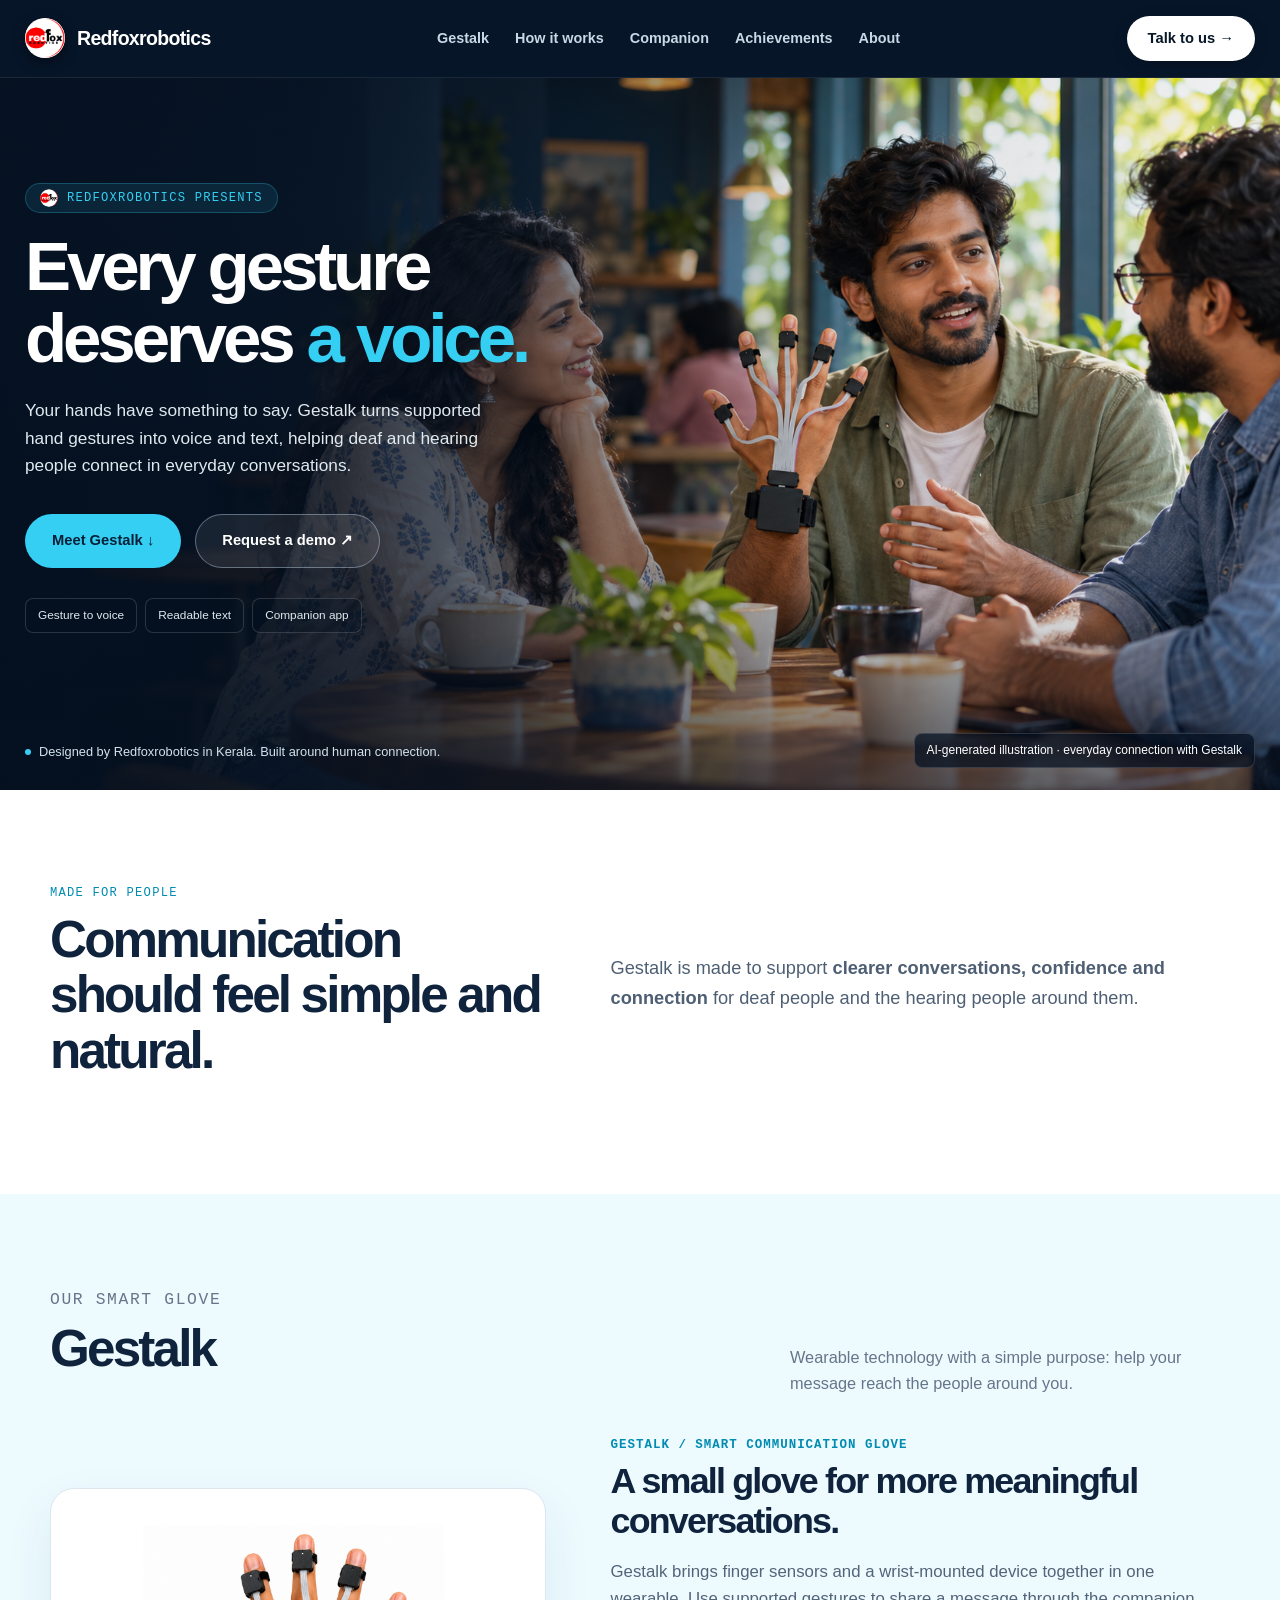
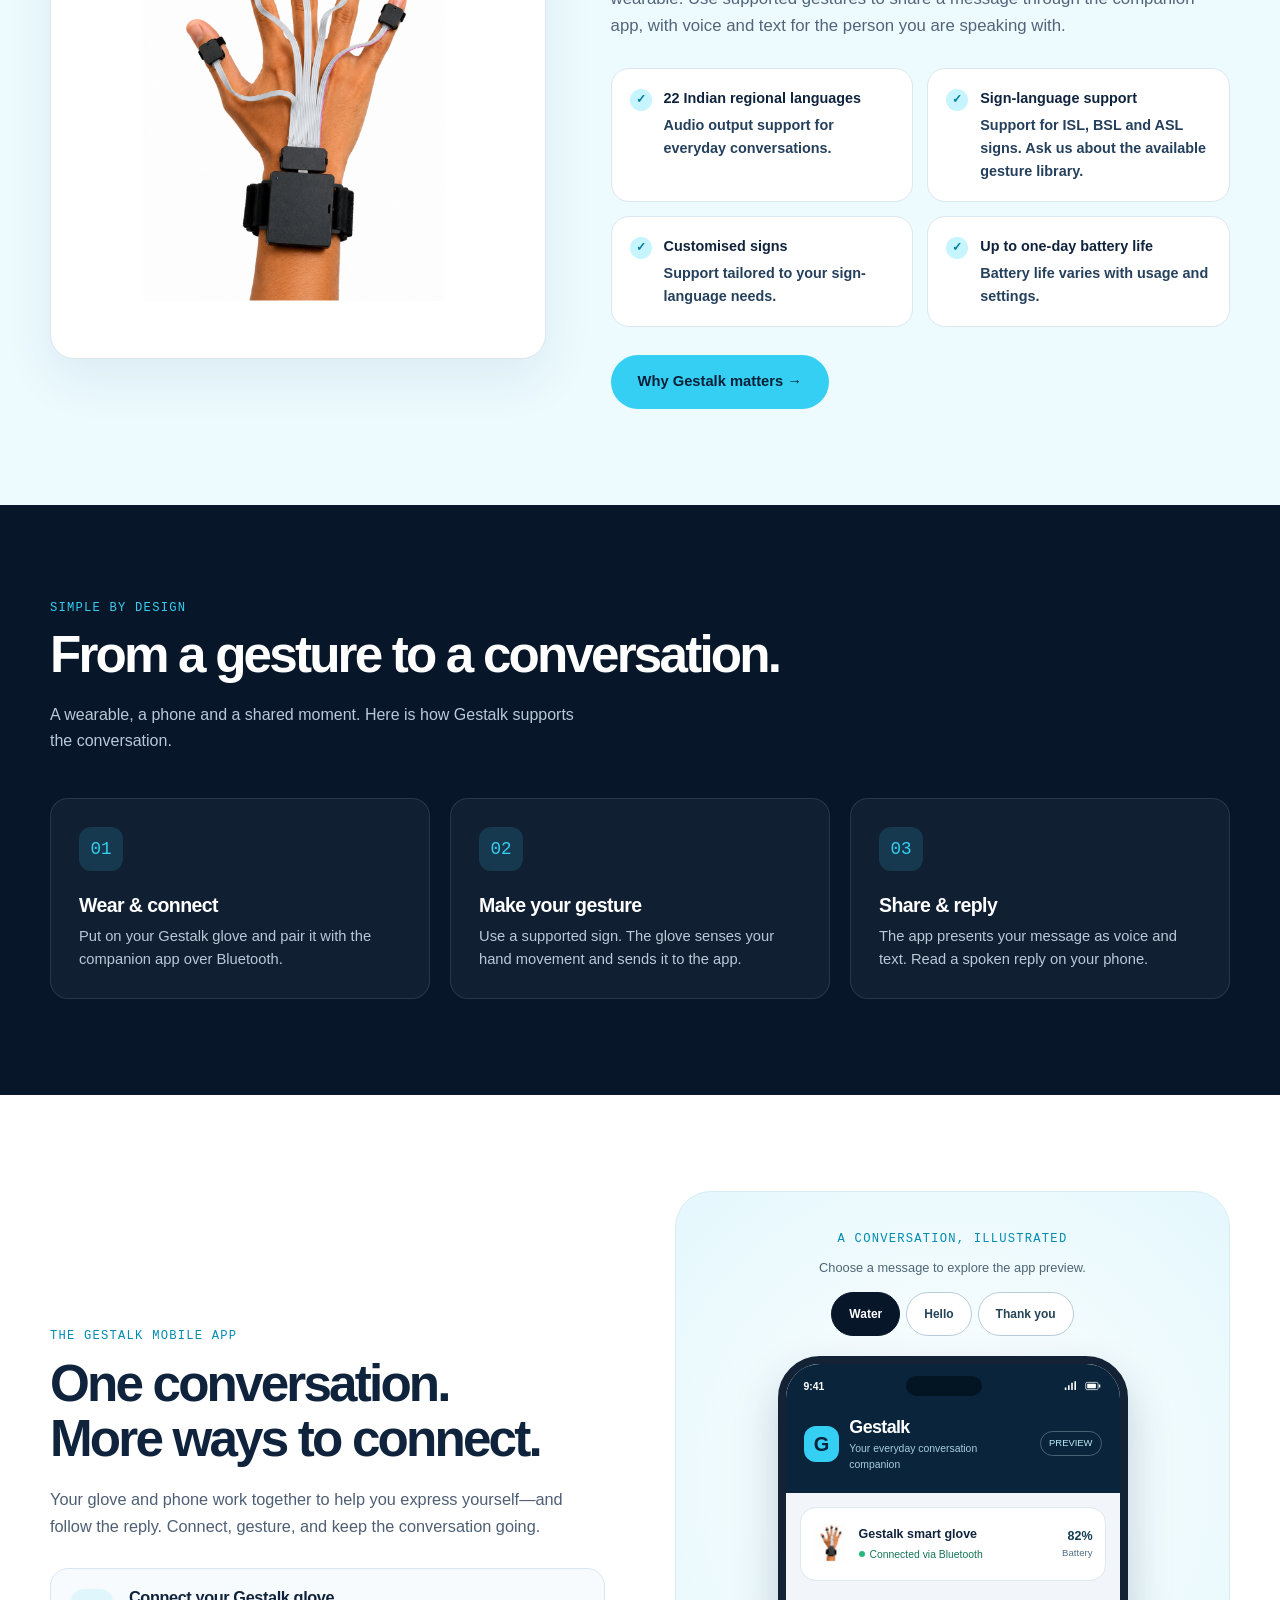
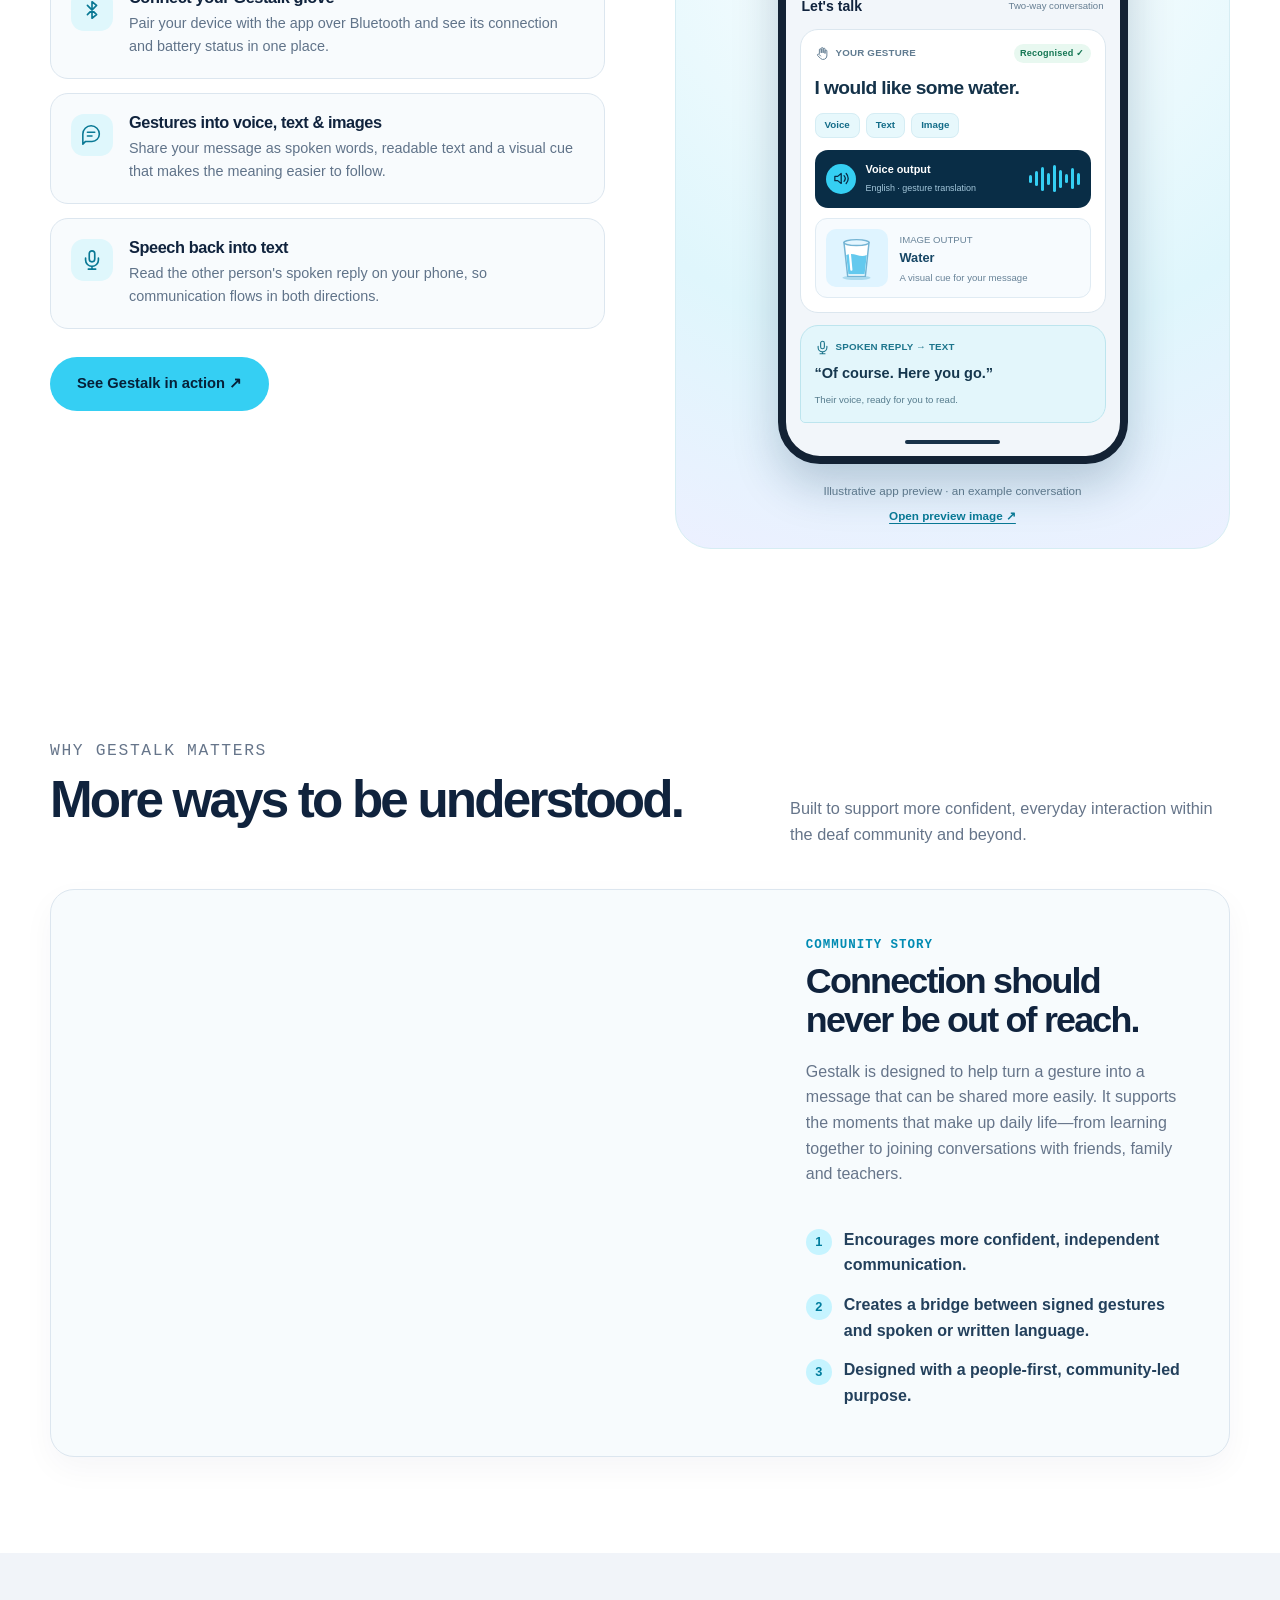
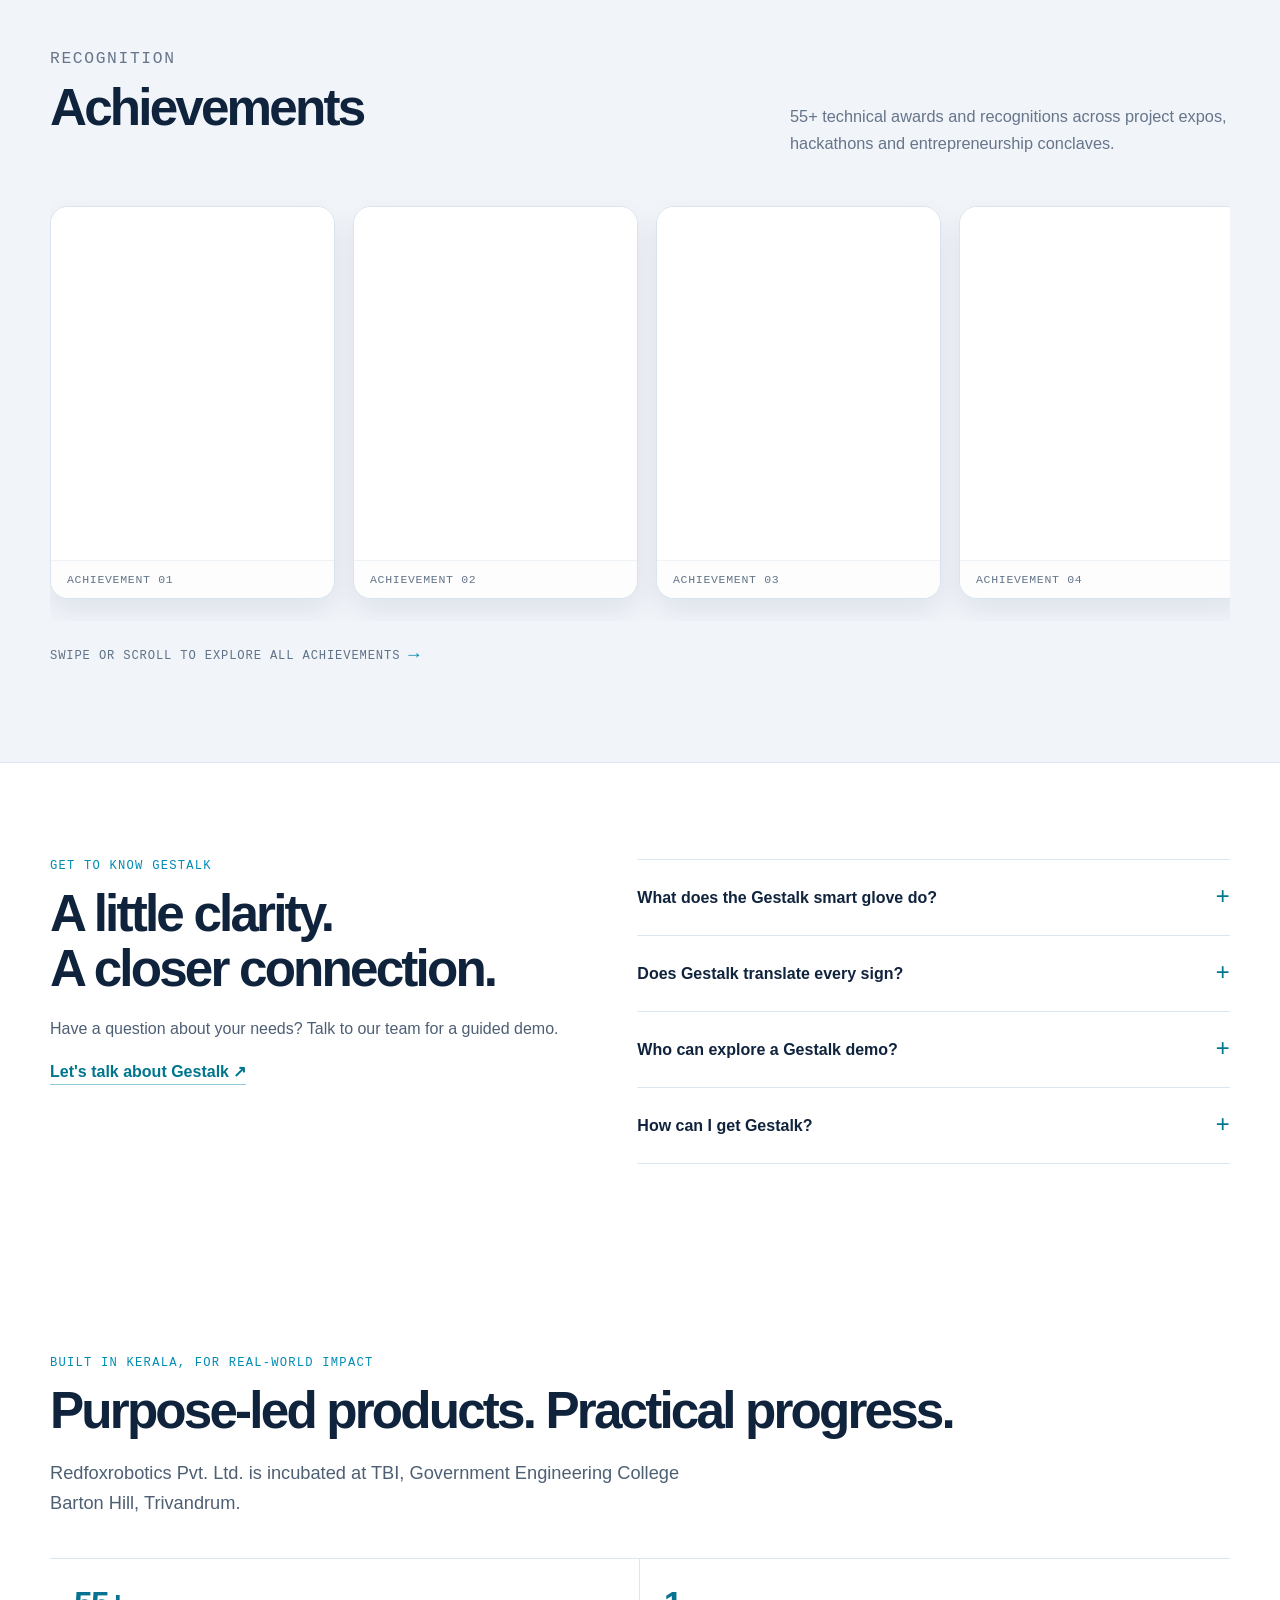
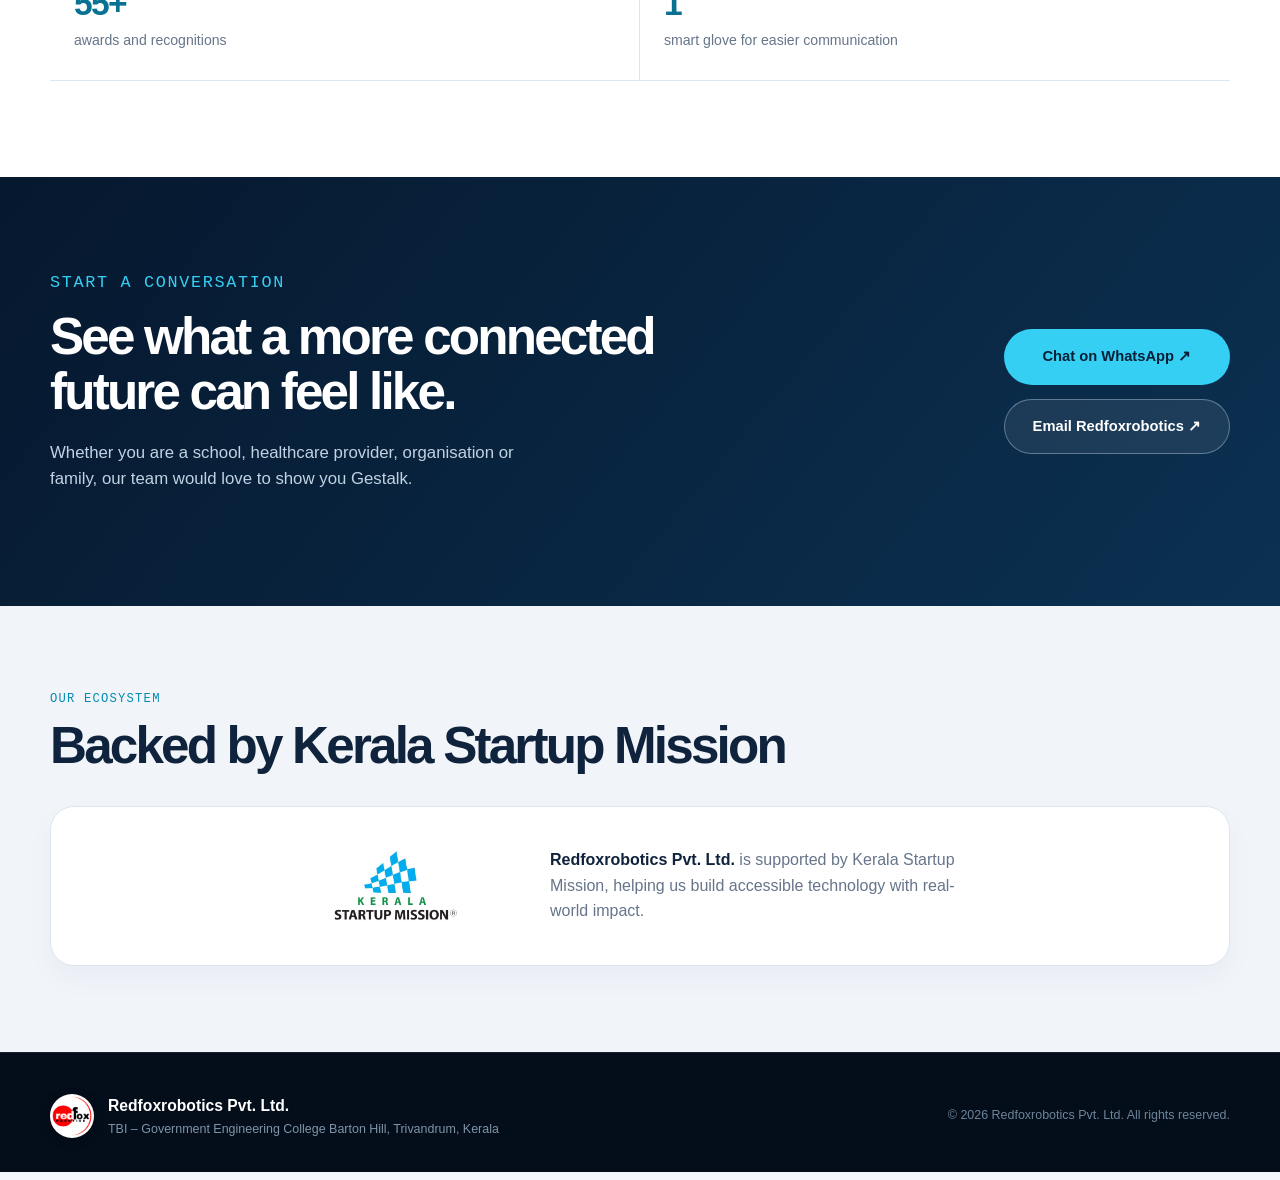
==== commit 7c3d8a36: "Update Site source" ====
--- a/index.html
+++ b/index.html
@@ -48,10 +48,9 @@
   <main id="top">
     <!-- HERO SECTION -->
     <section class="hero">
-      <figure class="hero-visual" aria-label="Gestalk smart glove">
-        <div class="hero-visual-top"><span>MEET GESTALK</span><span class="device-dot">Smart communication glove</span></div>
-        <img class="hero-image" src="gestalk-product.png" alt="Gestalk smart glove: finger sensors connected to a wrist-mounted device" width="584" height="661" fetchpriority="high" decoding="async">
-        <figcaption><span>YOUR GESTURE</span><strong>A new way to connect.</strong><span class="hero-output">Gesture → Voice + Text</span></figcaption>
+      <figure class="hero-scene">
+        <img class="hero-image" src="gestalk-conversation-hero.png" alt="AI illustration of a person wearing the Gestalk smart glove and sharing a relaxed conversation with two friends" width="1672" height="941" fetchpriority="high" decoding="async">
+        <figcaption>AI-generated illustration · everyday connection with Gestalk</figcaption>
       </figure>
       <div class="hero-content">
         <div class="hero-message">
@@ -355,3 +354,4 @@
   <script src="assets/js/site.js" integrity="sha384-xtwI/lDJxuMFjdIPfdnpvWqNgdwdQNCAlEWaI0sOqzlrhZpEakhj6xTiYWMs8XNS" defer></script>
 </body>
 </html>
+
--- a/assets/css/site.css
+++ b/assets/css/site.css
@@ -1129,15 +1129,7 @@
 .hero-message { max-width: 48%; pointer-events: auto; }
 .hero h1 { font-size: clamp(3rem, 5.6vw, 5.2rem); line-height: 1.04; text-shadow: none; }
 .hero-copy { text-shadow: none; max-width: 470px; }
-.hero-visual { position: absolute; right: max(24px, calc((100% - 1230px)/2)); top: 130px; bottom: 80px; width: min(43%, 520px); margin: 0; display: flex; flex-direction: column; background: #f8fcfd; border-radius: 32px; overflow: hidden; color: var(--navy); box-shadow: 0 30px 90px #0005; border: 1px solid #ffffff50; }
-.hero-visual-top { display: flex; justify-content: space-between; align-items: center; gap: 12px; padding: 22px 26px 0; font: 500 .65rem 'DM Mono', monospace; letter-spacing: .07em; }
-.device-dot { display: inline-flex; align-items: center; gap: 7px; color: #406070; }
-.device-dot::before { content: ''; width: 6px; height: 6px; background: #007d8a; border-radius: 50%; }
 .hero .hero-image { position: relative; inset: auto; width: 100%; height: 0; flex: 1 1 auto; min-height: 0; object-fit: contain; object-position: center; padding: 18px 30px; mix-blend-mode: multiply; }
-.hero-visual figcaption { padding: 20px 26px; background: white; border-top: 1px solid #e4edf2; display: grid; gap: 4px; }
-.hero-visual figcaption > span:first-child { font: .65rem 'DM Mono', monospace; letter-spacing: .1em; color: #527180; }
-.hero-visual figcaption strong { font-size: 1.4rem; letter-spacing: -.04em; }
-.hero-output { font: .74rem 'DM Mono', monospace; color: #00788b; }
 .hero-tags { display: flex; flex-wrap: wrap; gap: 8px; margin-top: 30px; }
 .hero-tags span { padding: 7px 12px; border: 1px solid #ffffff26; border-radius: 8px; color: #bcd3df; font-size: .74rem; }
 .links a::after { content: ''; position: absolute; bottom: -3px; left: 0; height: 2px; width: 100%; background: var(--cyan); transform: scaleX(0); transform-origin: left; transition: transform .25s; }
@@ -1172,8 +1164,6 @@
   .hero-copy { animation-delay: .16s; }
   .hero-actions { animation-delay: .24s; }
   .hero-tags { animation-delay: .32s; }
-  .hero-visual { animation: enter-soft 1s .15s both; }
-  .hero-visual .hero-image { animation: glove-float 6s 1s ease-in-out infinite; }
   .reveal { transition: opacity .65s ease, transform .65s cubic-bezier(.2,.7,.2,1); }
   .reveal.reveal-pending { opacity: 0; transform: translateY(24px); }
   .reveal.in-view { opacity: 1; transform: none; }
@@ -1186,8 +1176,6 @@
 }
 @media (max-width: 1100px) and (min-width: 801px) {
   .hero { min-height: 760px; }
-  .hero-visual { top: 120px; bottom: 65px; width: 44%; right: 20px; }
-  .hero-visual-top { padding: 20px 18px 0; flex-wrap: wrap; }
   .hero h1 { font-size: clamp(3rem, 5.6vw, 4rem); }
 }
 @media (max-width: 800px) {
@@ -1195,7 +1183,6 @@
   .hero-content { order: 0; padding: 0; width: calc(100% - 40px); }
   .hero-message { max-width: 620px; }
   .hero h1 { font-size: clamp(2.8rem, 8.5vw, 4.8rem); max-width: 600px; }
-  .hero-visual { position: relative; inset: auto; order: 1; width: calc(100% - 40px); max-width: 580px; height: 490px; flex-shrink: 0; border-radius: 24px; }
   .hero .hero-image { aspect-ratio: auto; object-fit: contain; padding: 16px 30px; }
   .hero-tags { margin-top: 22px; }
   .hero-copy { max-width: 580px; }
@@ -1207,9 +1194,6 @@
   .hero-content { width: calc(100% - 32px); }
   .hero h1 { font-size: clamp(2.5rem, 10.5vw, 3.8rem); margin-bottom: 20px; }
   .hero-copy { font-size: 1rem; line-height: 1.65; }
-  .hero-visual { width: calc(100% - 32px); height: 420px; }
-  .hero-visual-top { padding: 18px 16px 0; font-size: .55rem; gap: 8px; }
-  .hero-visual figcaption { padding: 16px 20px; }
   .hero-tags { gap: 6px; }
   .hero-tags span { font-size: .68rem; padding: 6px 9px; }
   .hero-actions .button { font-size: .83rem; }
@@ -1224,11 +1208,44 @@
   section[id] { scroll-margin-top: 82px; }
 }
 @media (max-width: 350px) {
-  .hero-visual-top { flex-wrap: wrap; }
-  .hero-visual { height: 380px; }
   .demo-option { padding: 10px 12px; }
 }
 @media (prefers-reduced-motion: reduce) {
   *, *::before, *::after { animation: none !important; transition: none !important; }
   .reveal.reveal-pending { opacity: 1; transform: none; }
 }
+
+/* A human conversation leads the Gestalk homepage. */
+.hero { min-height: 790px; display: grid; padding: 118px 0 92px; background: var(--navy); }
+.hero-scene { position: absolute; inset: 78px 0 0; margin: 0; overflow: hidden; }
+.hero .hero-image { position: absolute; inset: 0; width: 100%; height: 100%; min-height: 0; padding: 0; object-fit: cover; object-position: center; mix-blend-mode: normal; aspect-ratio: auto; }
+.hero-scene::after { content: ''; position: absolute; inset: 0; background: linear-gradient(90deg, rgba(4,16,32,.94) 0%, rgba(4,16,32,.84) 24%, rgba(4,16,32,.62) 39%, rgba(4,16,32,.12) 62%, rgba(4,16,32,.04) 100%), linear-gradient(0deg, rgba(4,16,32,.6), transparent 28%); pointer-events: none; }
+.hero-scene figcaption { position: absolute; bottom: 22px; right: max(24px, calc((100% - 1230px)/2)); z-index: 2; color: #fff; font-size: .75rem; background: #041020b8; padding: 7px 12px; border: 1px solid #ffffff26; border-radius: 8px; }
+.hero-content { padding: 52px 0; }
+.hero-message { max-width: 48%; }
+.hero h1 { font-size: clamp(3rem, 5.4vw, 4.9rem); }
+.hero-copy { color: #e0e9ef; }
+.hero-tags span { background: #04102060; color: #e0e9ef; }
+.hero-foot { color: #d2e2eb; bottom: 28px; }
+@media (prefers-reduced-motion: no-preference) {
+  .hero-scene { animation: enter-soft .9s both; }
+}
+@media (max-width: 1100px) {
+  .hero { min-height: auto; display: flex; flex-direction: column; padding: 72px 0 42px; gap: 0; }
+  .hero-scene { position: relative; inset: auto; order: 0; width: 100%; aspect-ratio: 16 / 9; flex-shrink: 0; }
+  .hero .hero-image { position: absolute; inset: 0; width: 100%; height: 100%; object-fit: contain; padding: 0; }
+  .hero-scene::after { background: linear-gradient(0deg, #071629 0%, transparent 24%); }
+  .hero-scene figcaption { right: 20px; bottom: 22px; font-size: .75rem; }
+  .hero-content { order: 1; width: calc(100% - 40px); padding: 20px 0 0; }
+  .hero-message { max-width: 730px; }
+  .hero h1 { font-size: clamp(2.6rem, 6.5vw, 4.3rem); max-width: 750px; }
+  .hero-copy { max-width: 680px; }
+  .hero-foot { display: none; }
+}
+@media (max-width: 600px) {
+  .hero { padding: 68px 0 32px; }
+  .hero-content { width: calc(100% - 32px); padding: 24px 0 0; }
+  .hero h1 { font-size: clamp(2.5rem, 10.5vw, 3.8rem); }
+  .hero-scene figcaption { bottom: 12px; right: 12px; left: auto; max-width: calc(100% - 24px); font-size: .75rem; padding: 5px 8px; }
+  .hero-copy { font-size: 1rem; }
+}
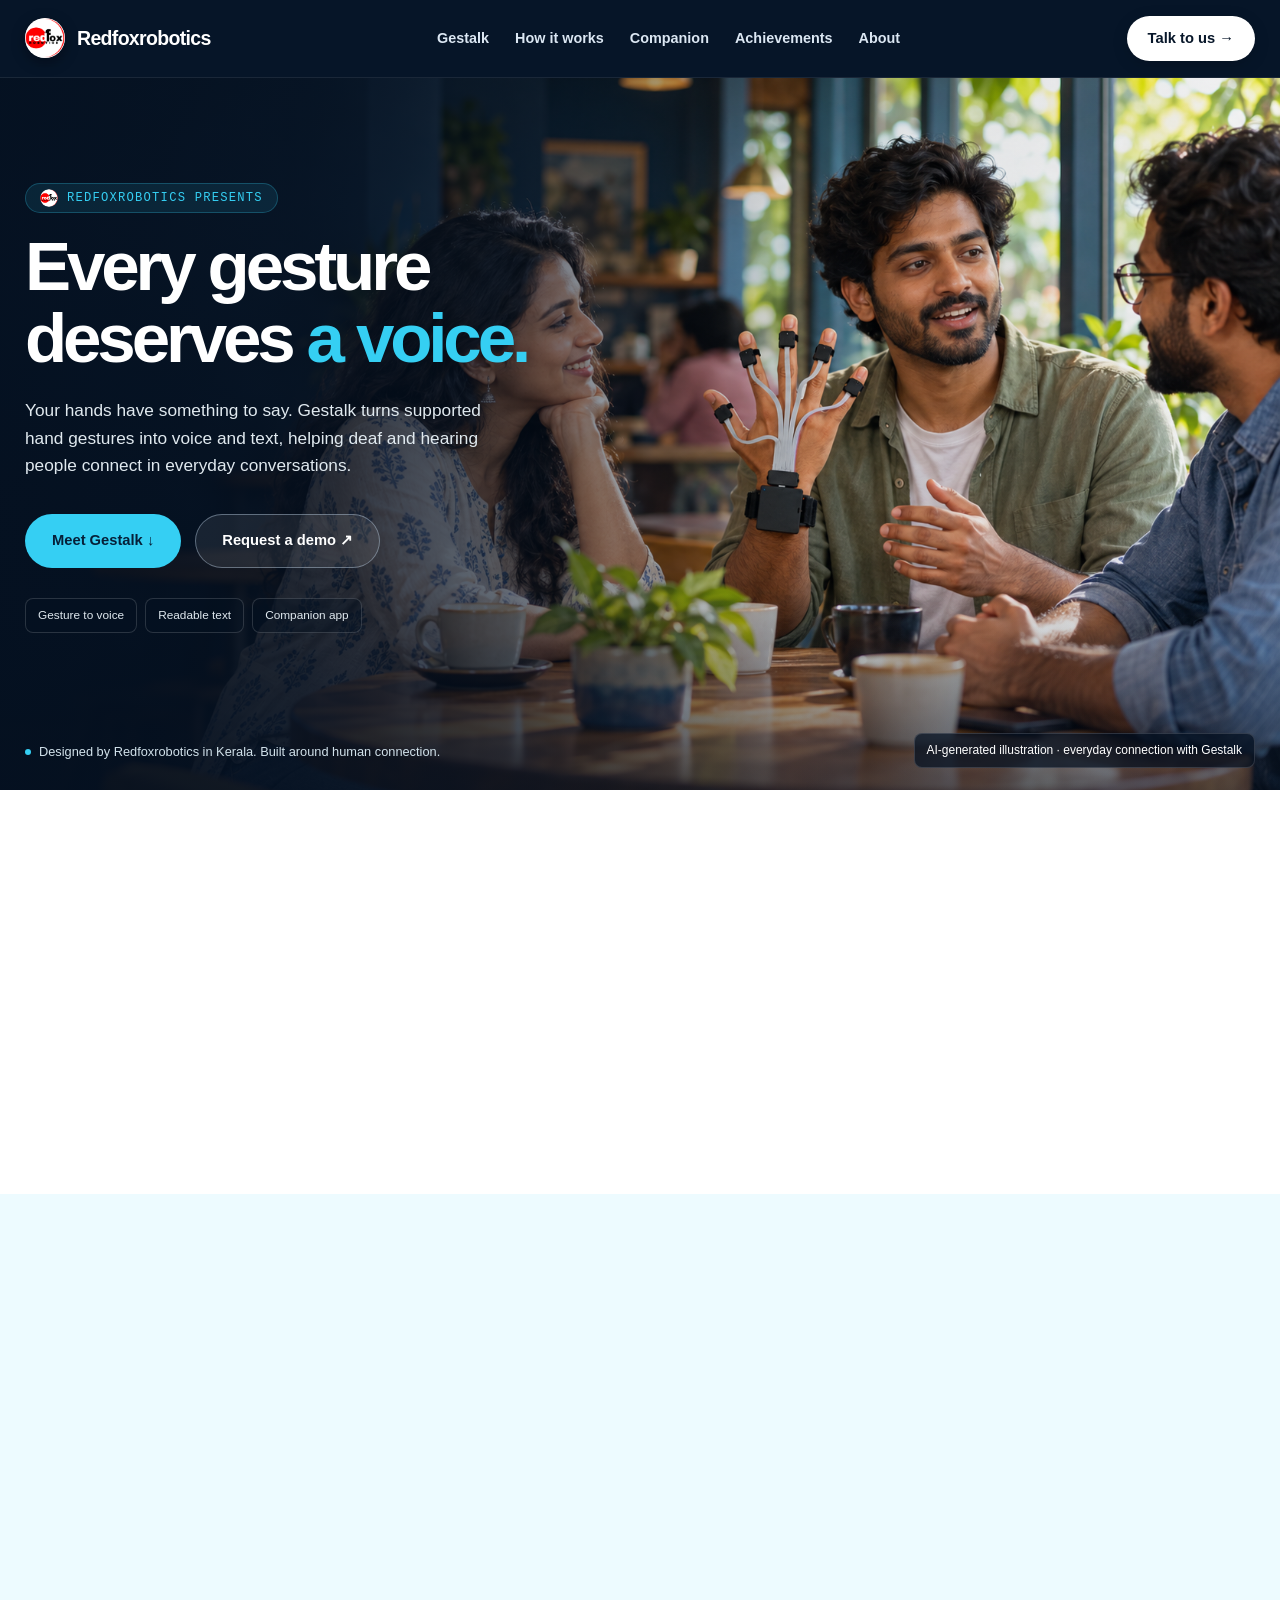
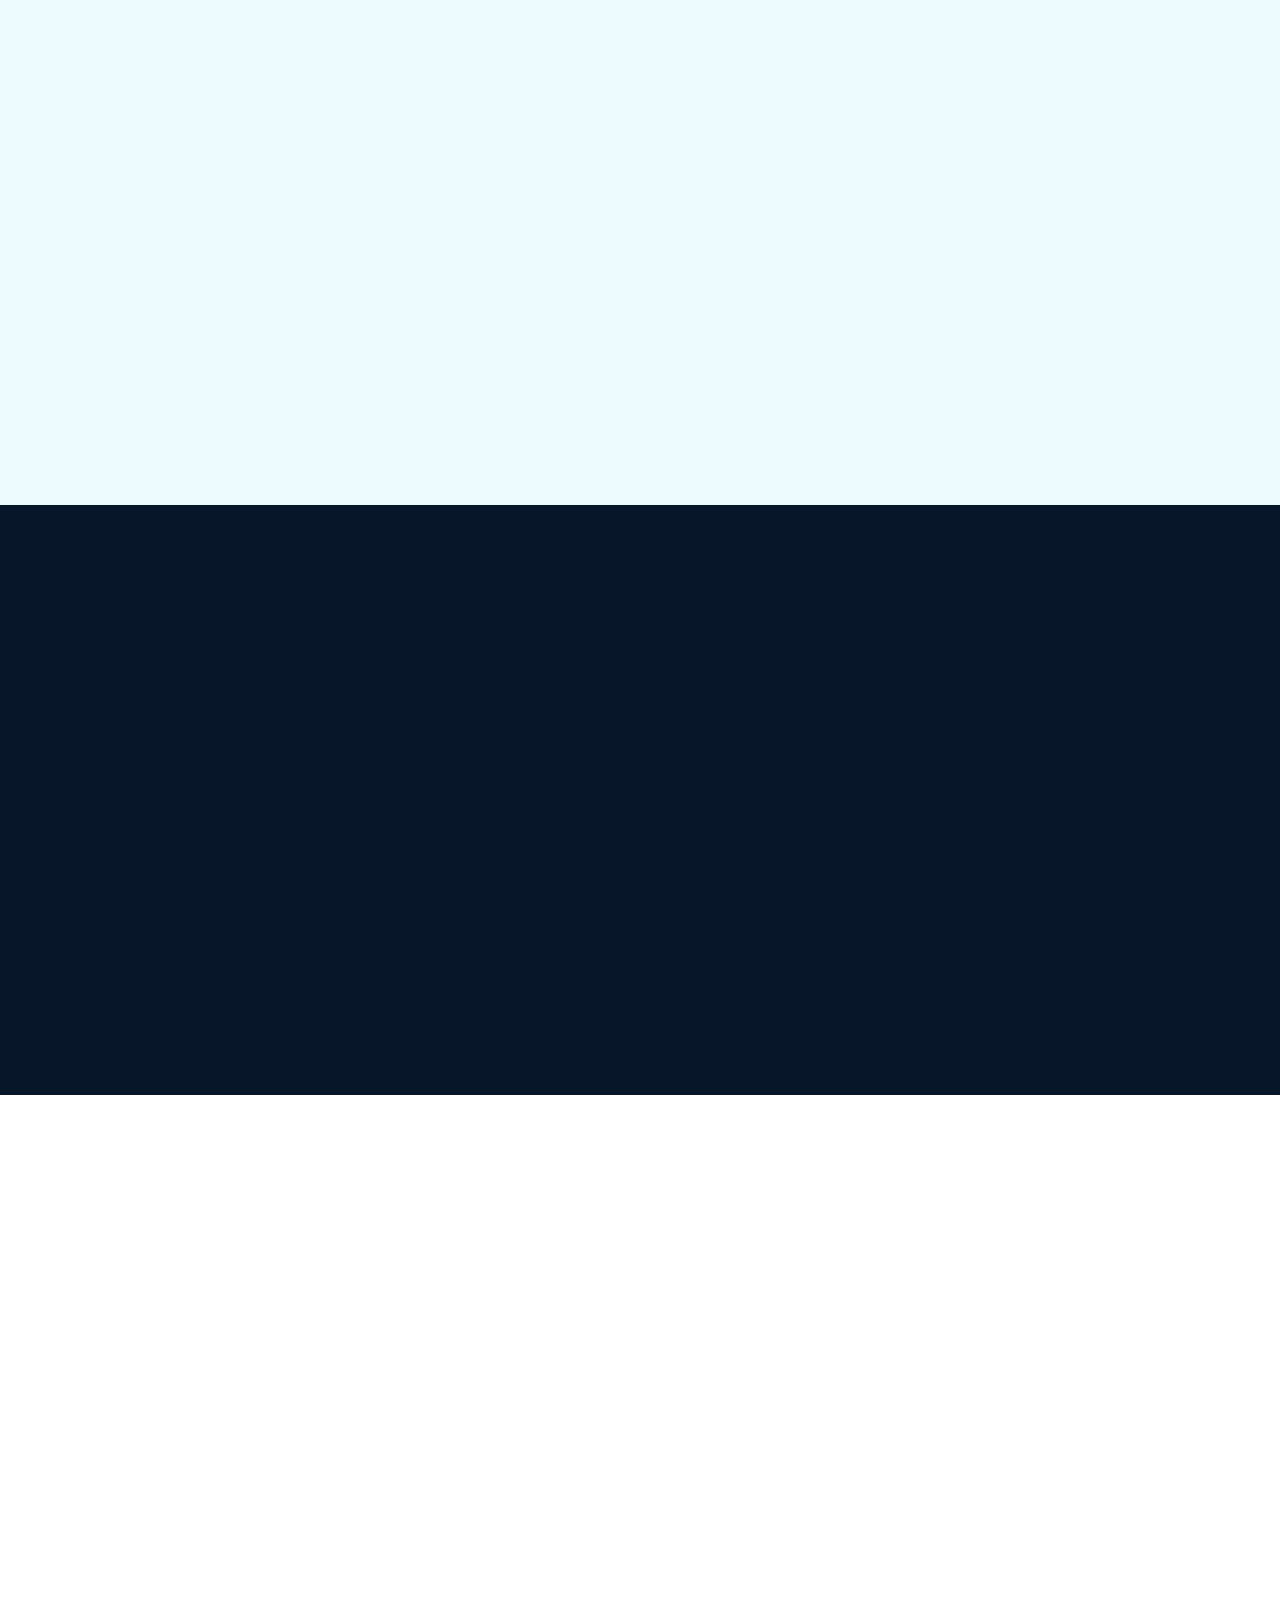
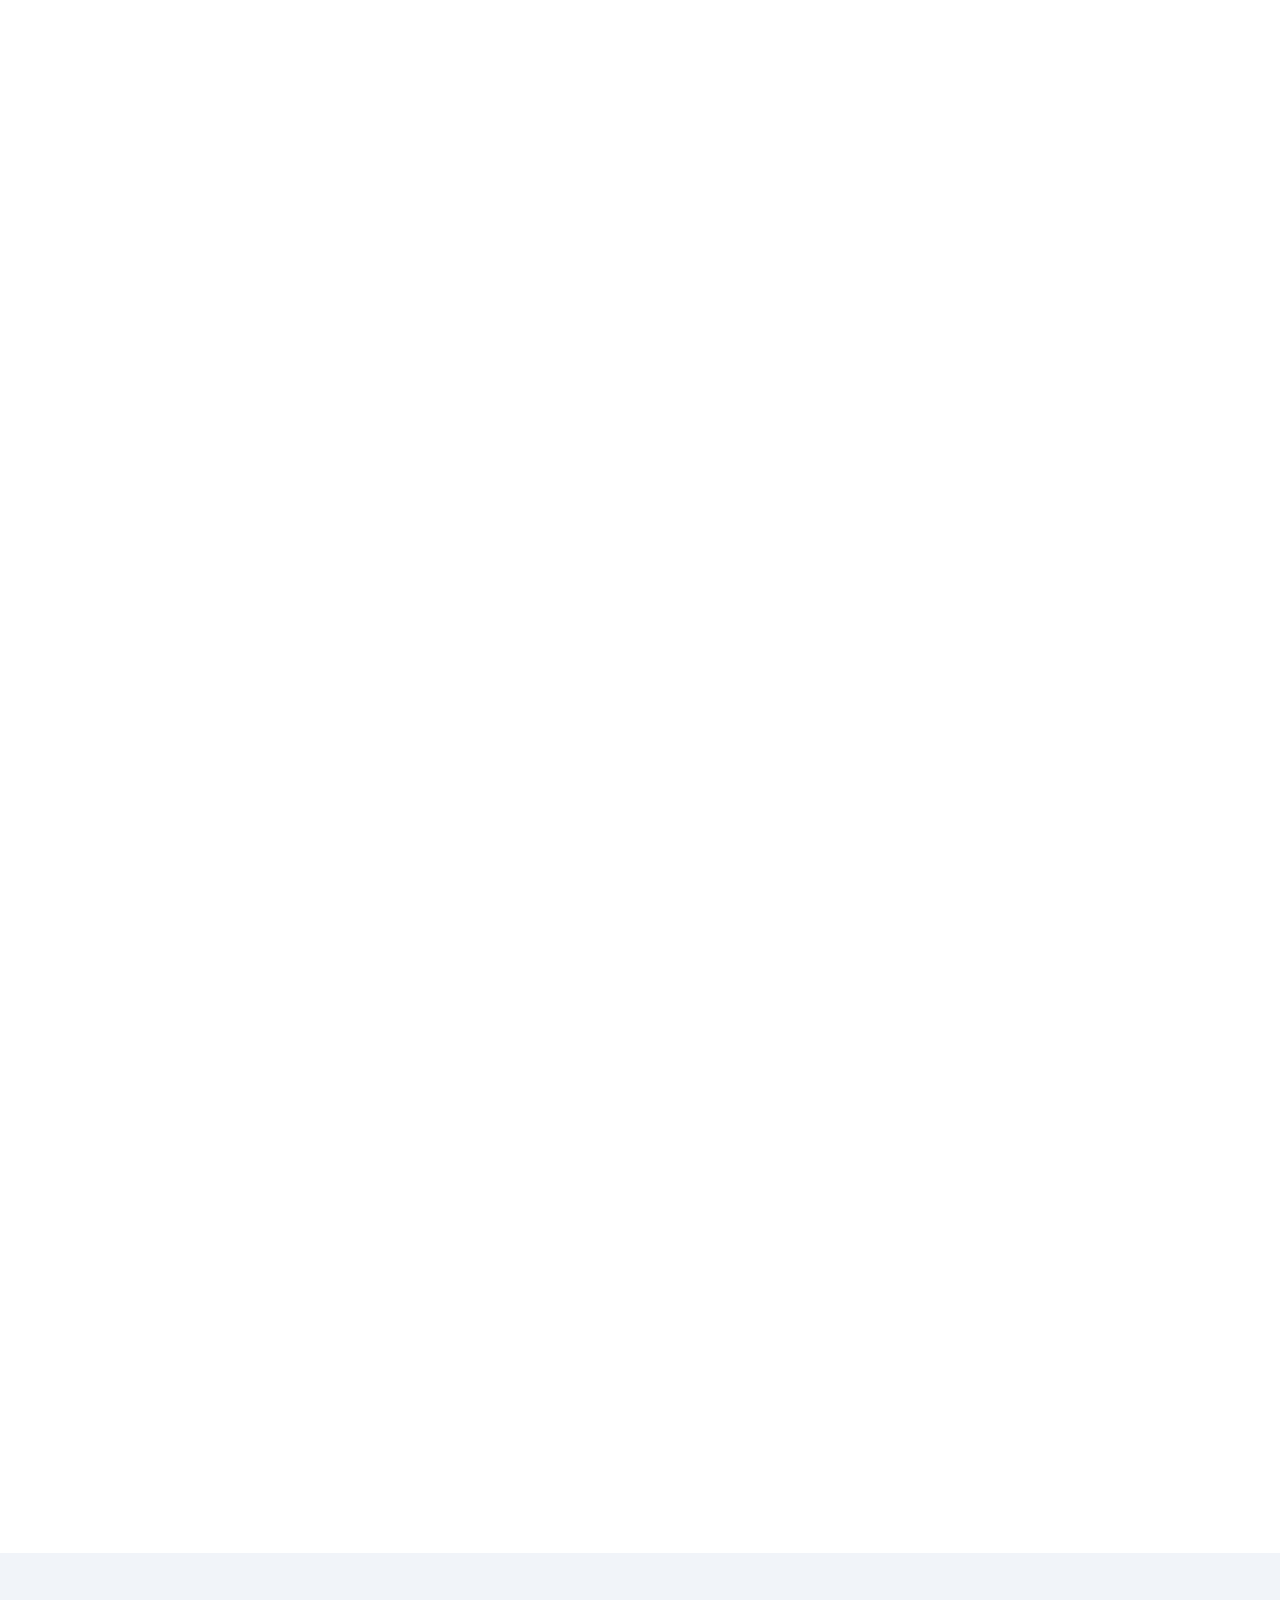
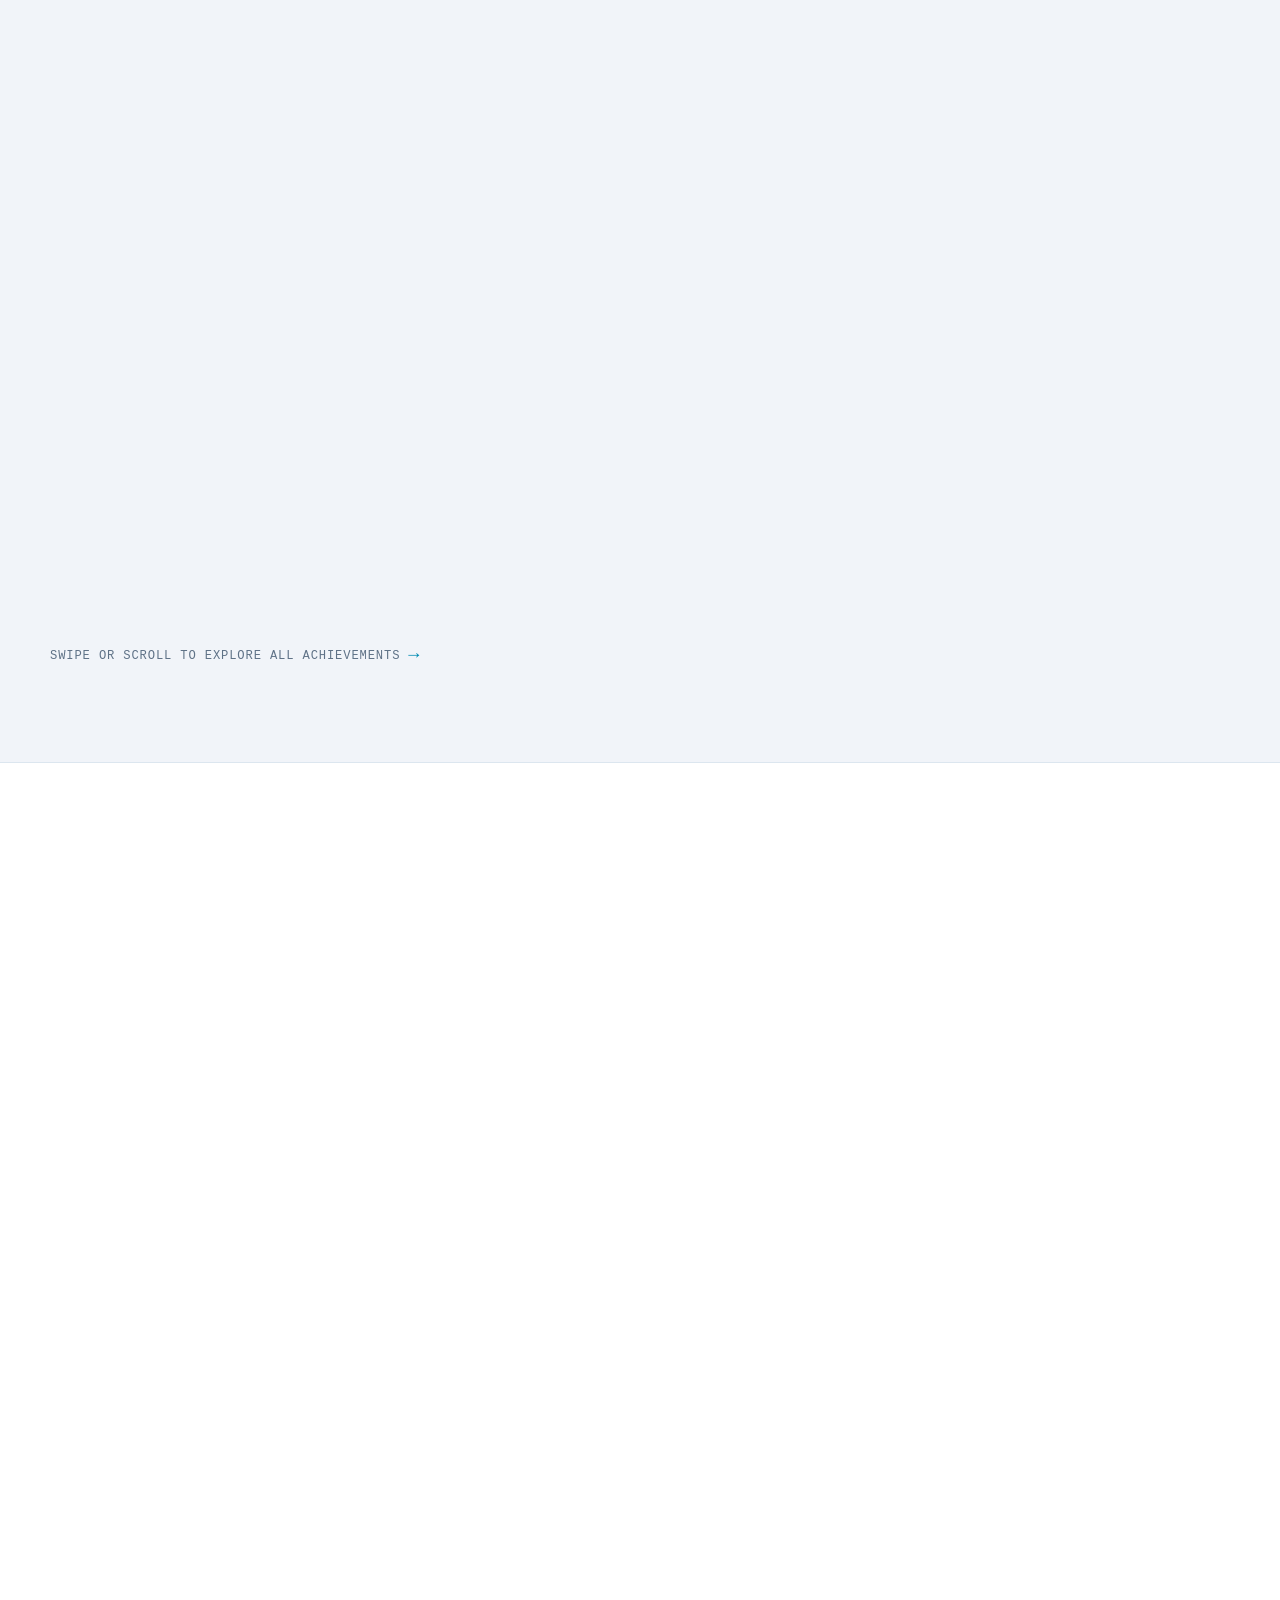
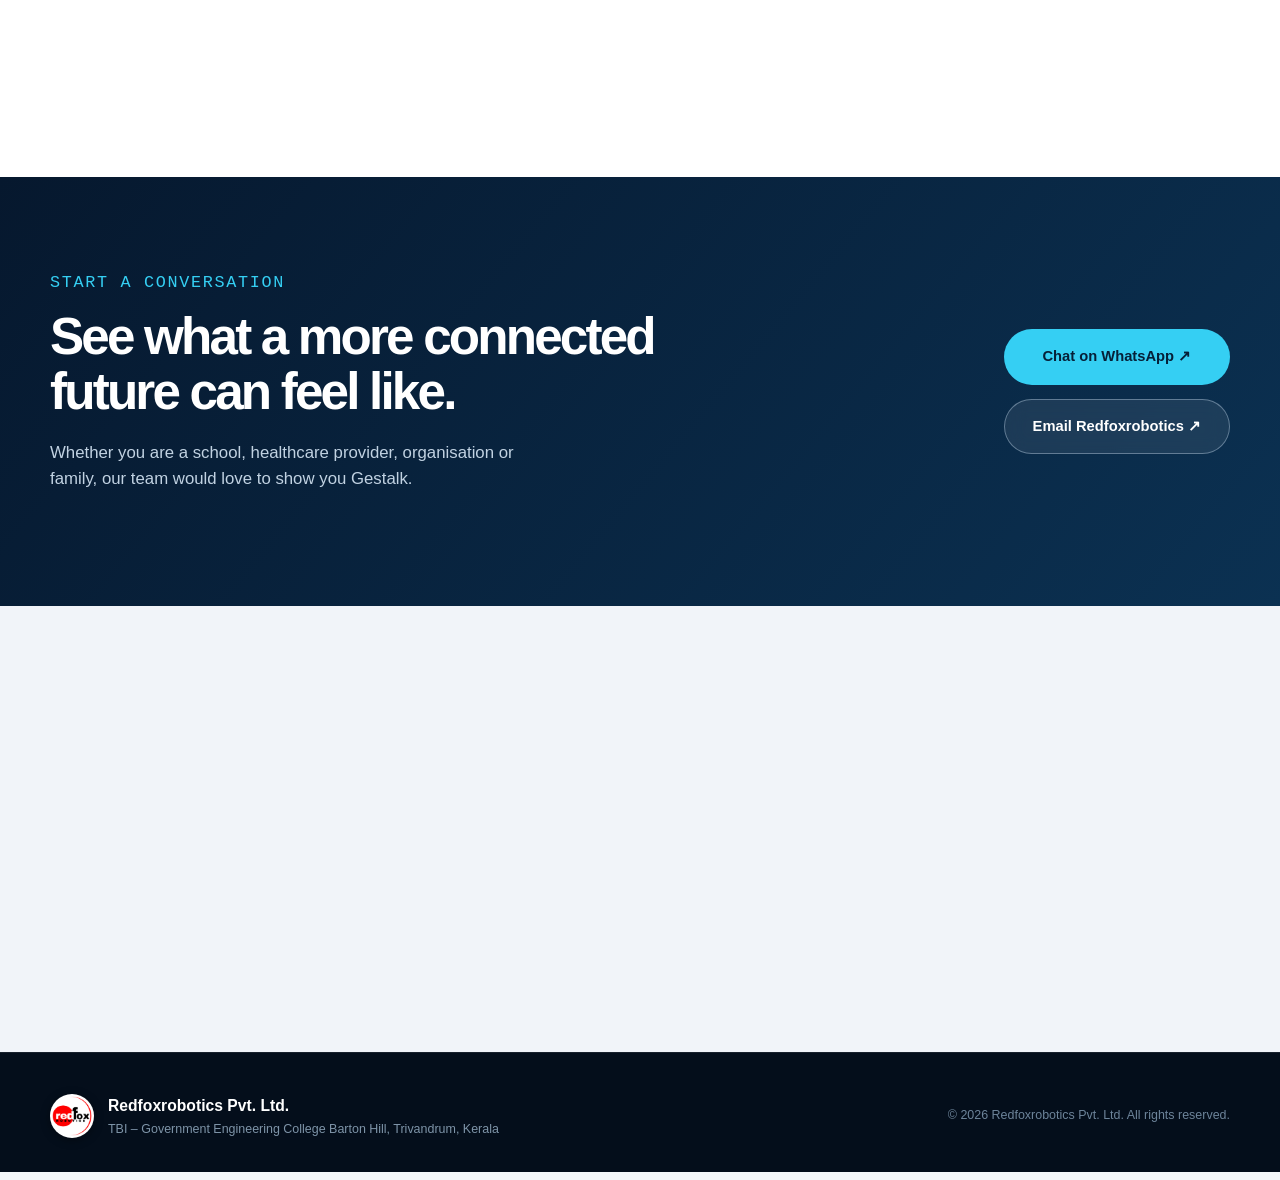
==== commit 063c11ef: "Fix browser integrity across Windows and GitHub Pages" ====
--- a/index.html
+++ b/index.html
@@ -2,7 +2,7 @@
 <html lang="en">
 <head>
   <meta charset="utf-8">
-    <meta http-equiv="Content-Security-Policy" content="default-src 'none'; script-src 'sha384-xtwI/lDJxuMFjdIPfdnpvWqNgdwdQNCAlEWaI0sOqzlrhZpEakhj6xTiYWMs8XNS'; script-src-attr 'none'; style-src 'self' https://fonts.googleapis.com; style-src-attr 'none'; font-src 'self' https://fonts.gstatic.com; img-src 'self' data:; media-src 'self'; connect-src 'none'; object-src 'none'; base-uri 'none'; form-action 'none'; frame-src 'none'; worker-src 'none'; upgrade-insecure-requests">
+    <meta http-equiv="Content-Security-Policy" content="default-src 'none'; script-src 'sha384-QAytHS3IwNgujyfFI/C6X++A2wH9R0OxXNnVU4E0+QR59CKQBXpstzmKm7dEnDm0'; script-src-attr 'none'; style-src 'self' https://fonts.googleapis.com; style-src-attr 'none'; font-src 'self' https://fonts.gstatic.com; img-src 'self' data:; media-src 'self'; connect-src 'none'; object-src 'none'; base-uri 'none'; form-action 'none'; frame-src 'none'; worker-src 'none'; upgrade-insecure-requests">
     <meta name="referrer" content="no-referrer">
   <meta name="viewport" content="width=device-width, initial-scale=1, viewport-fit=cover">
   <meta name="description" content="Redfoxrobotics presents Gestalk - smart communication glove turning hand gestures into voice and text for inclusive communication.">
@@ -351,7 +351,7 @@
   </footer>
 
   <!-- SCRIPT -->
-  <script src="assets/js/site.js" integrity="sha384-xtwI/lDJxuMFjdIPfdnpvWqNgdwdQNCAlEWaI0sOqzlrhZpEakhj6xTiYWMs8XNS" defer></script>
+  <script src="assets/js/site.js" integrity="sha384-QAytHS3IwNgujyfFI/C6X++A2wH9R0OxXNnVU4E0+QR59CKQBXpstzmKm7dEnDm0" defer></script>
 </body>
 </html>
 
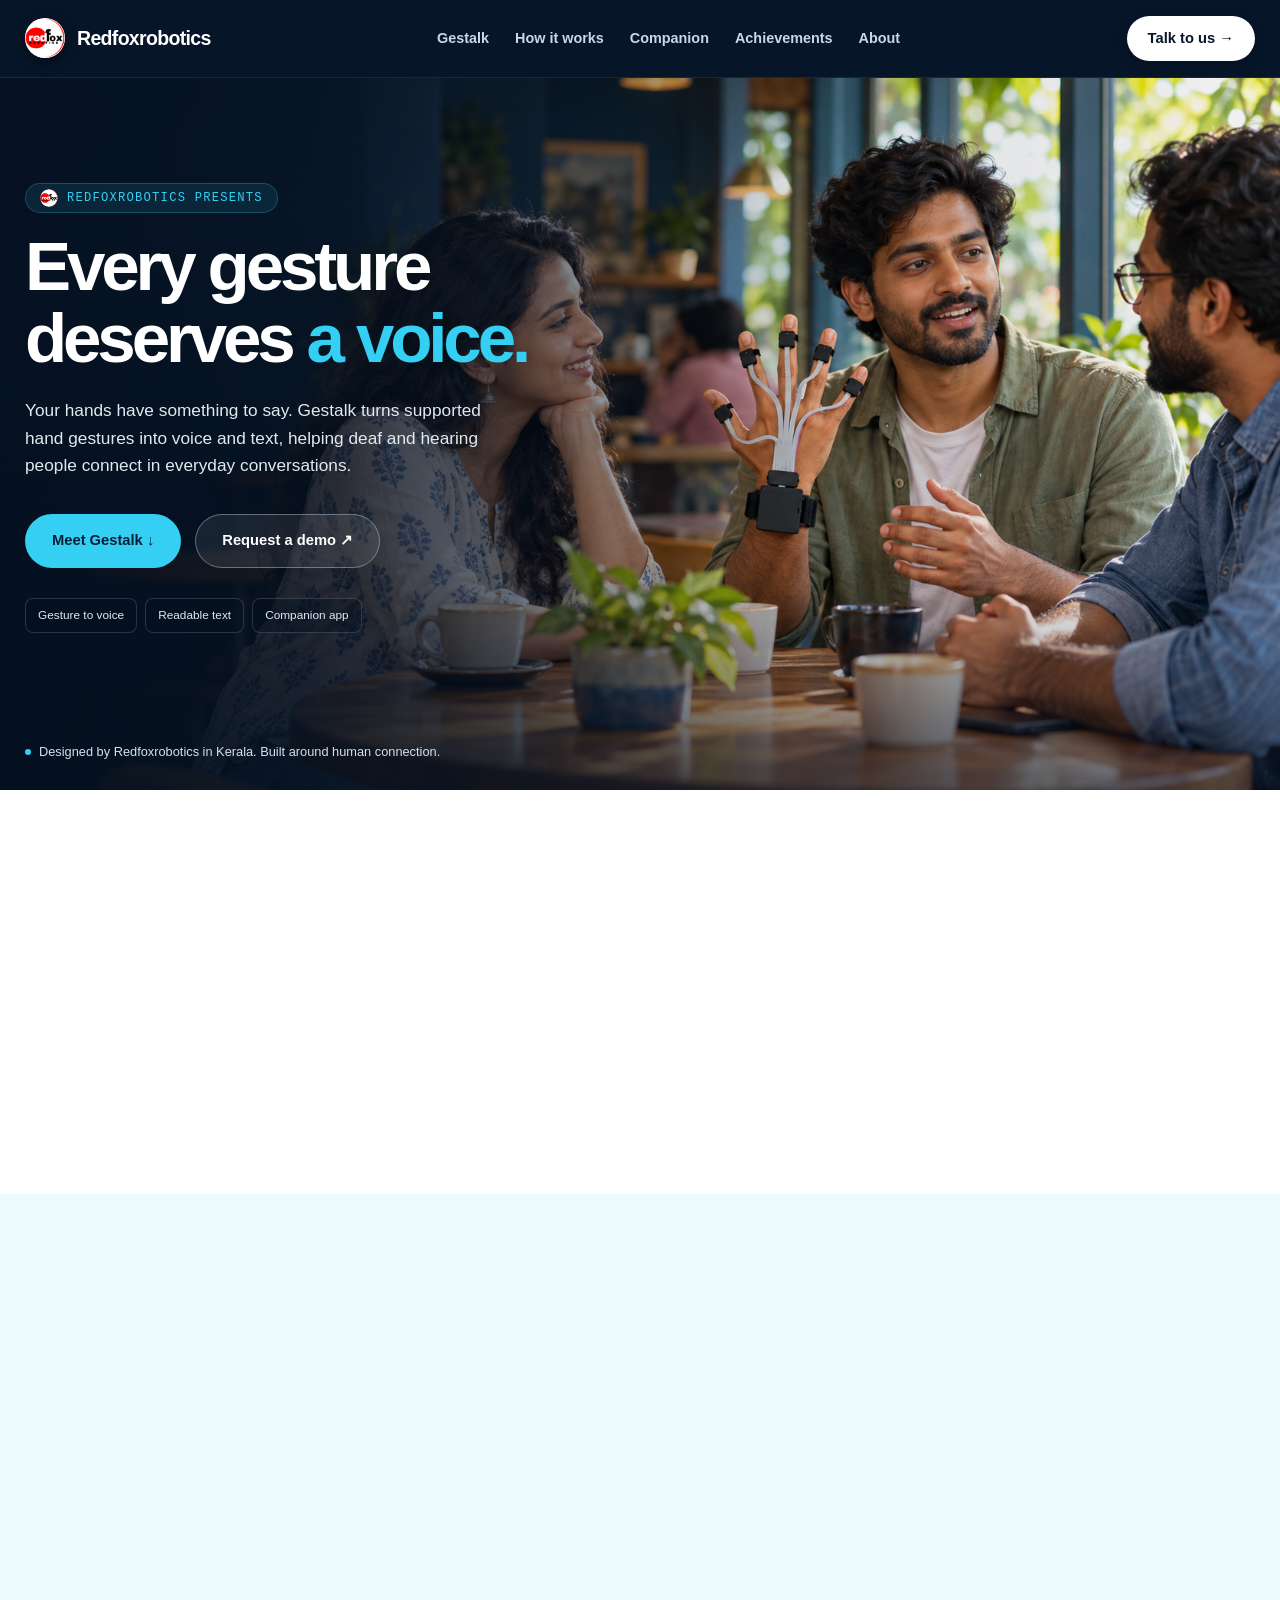
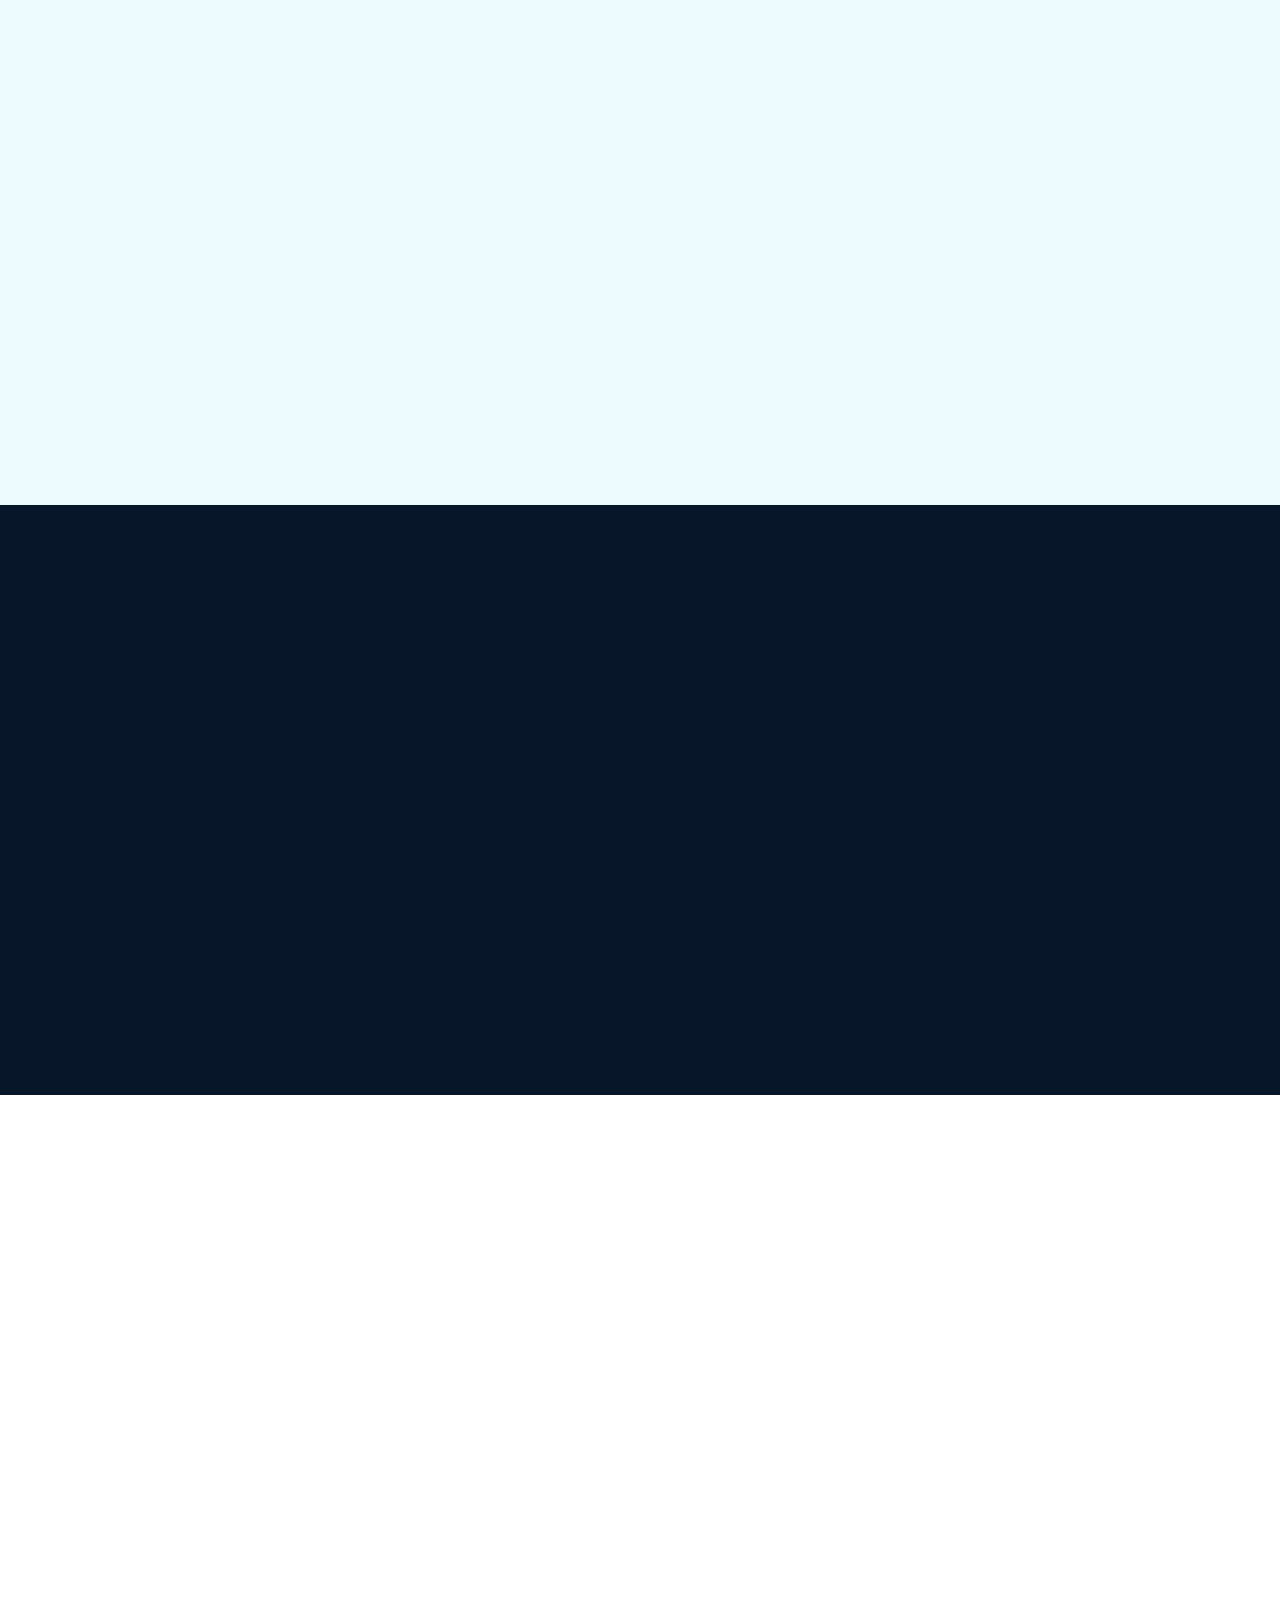
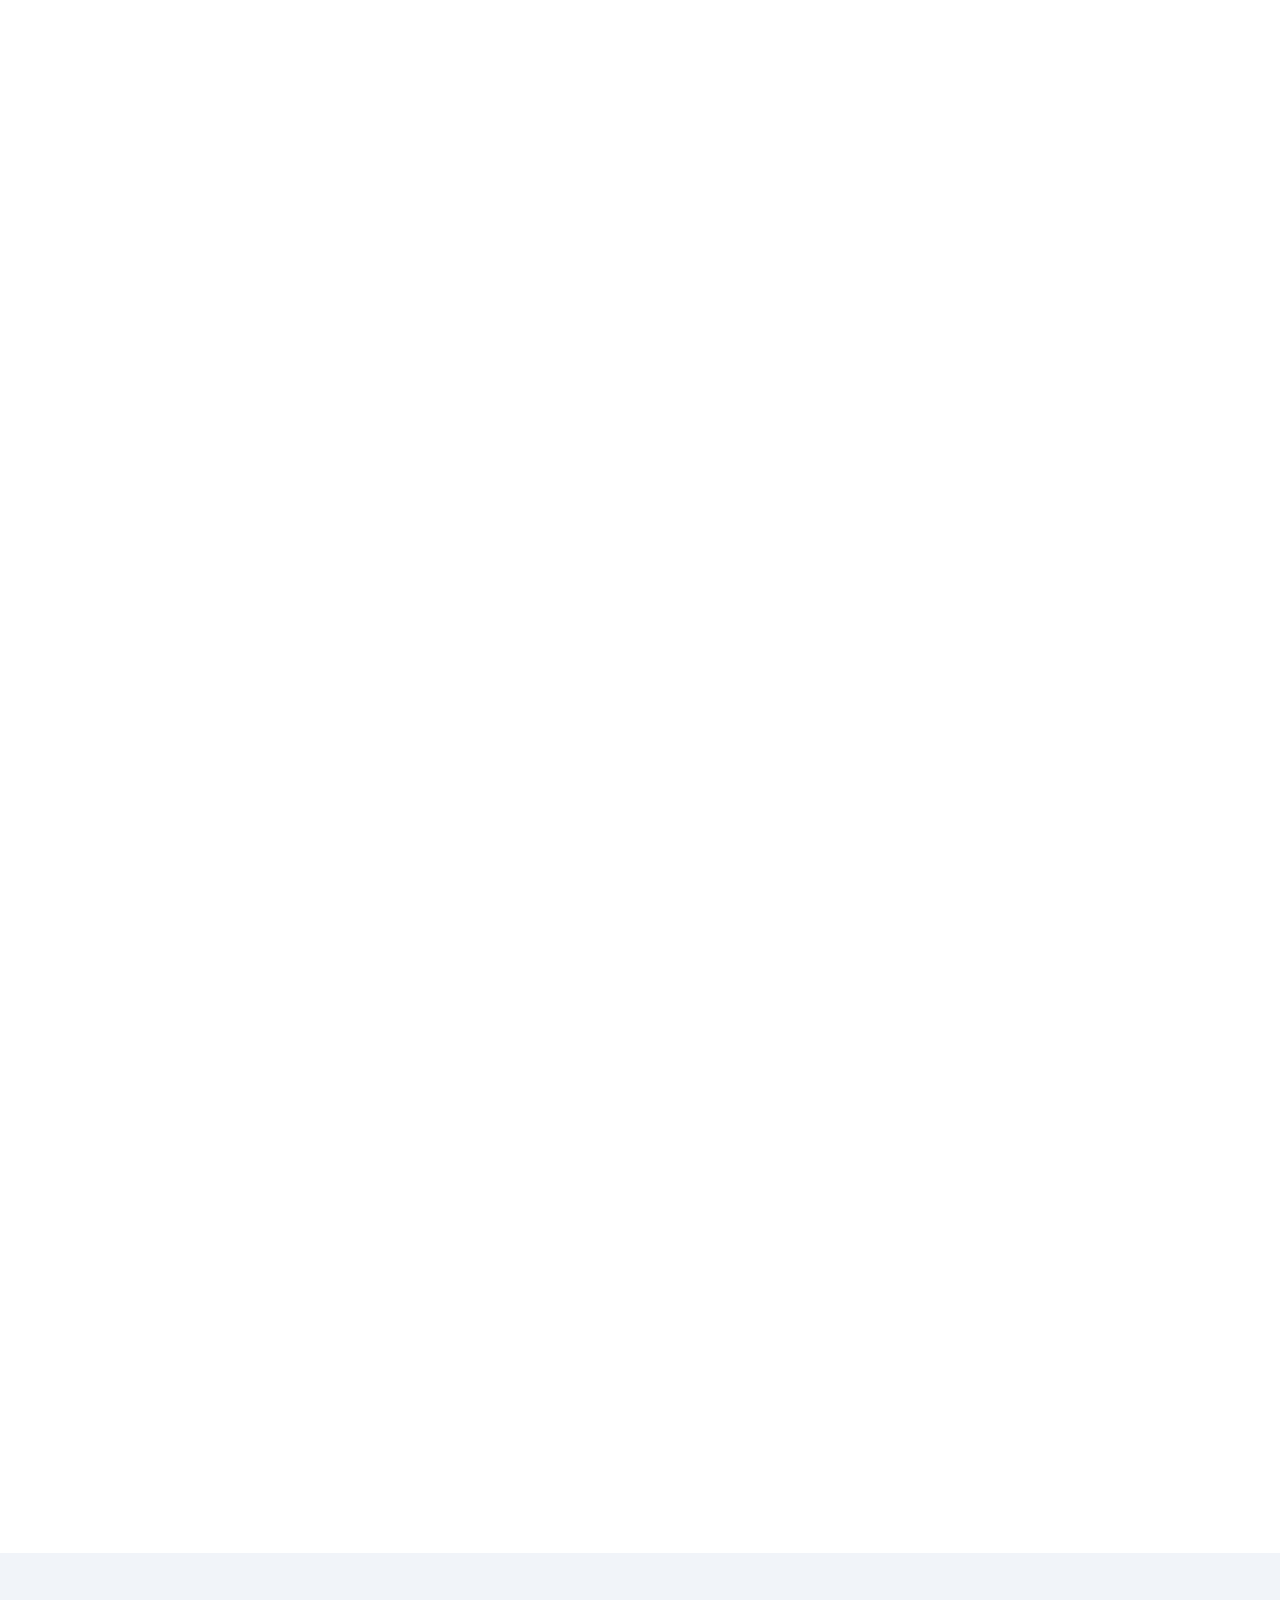
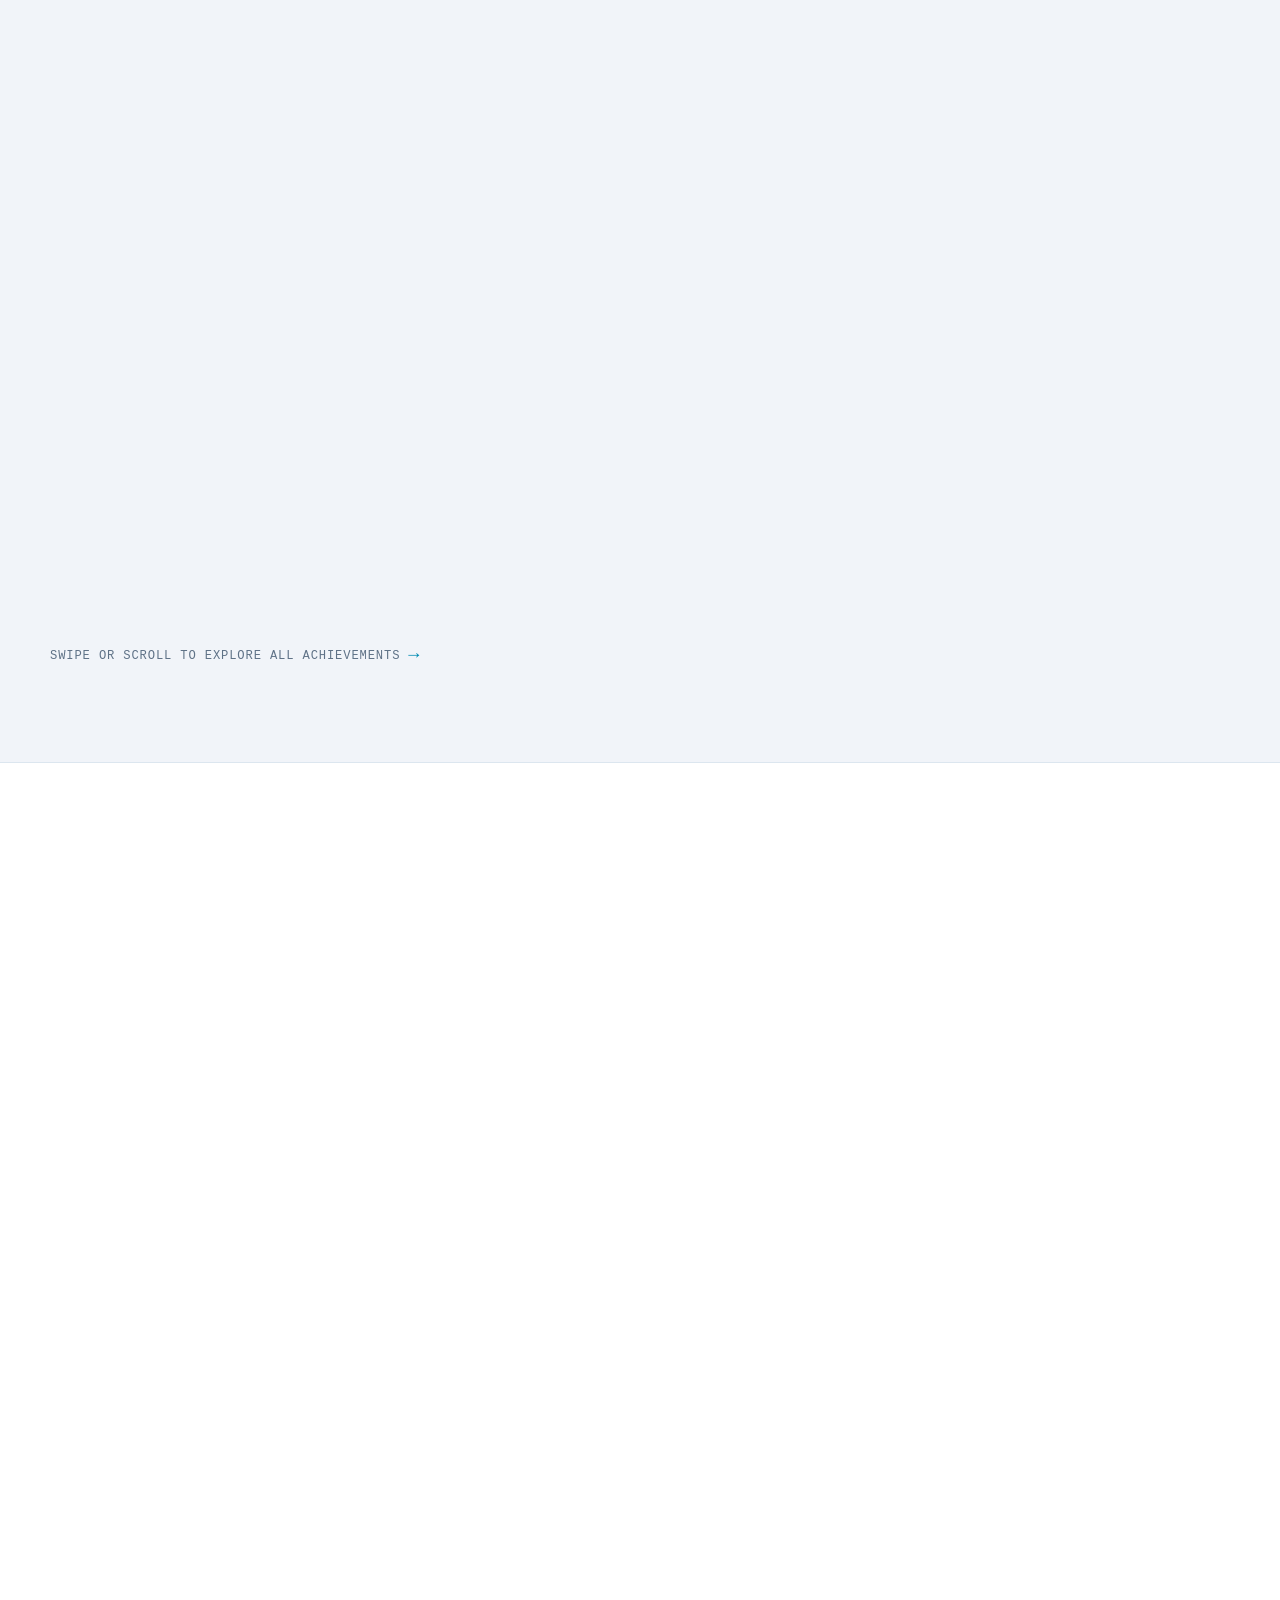
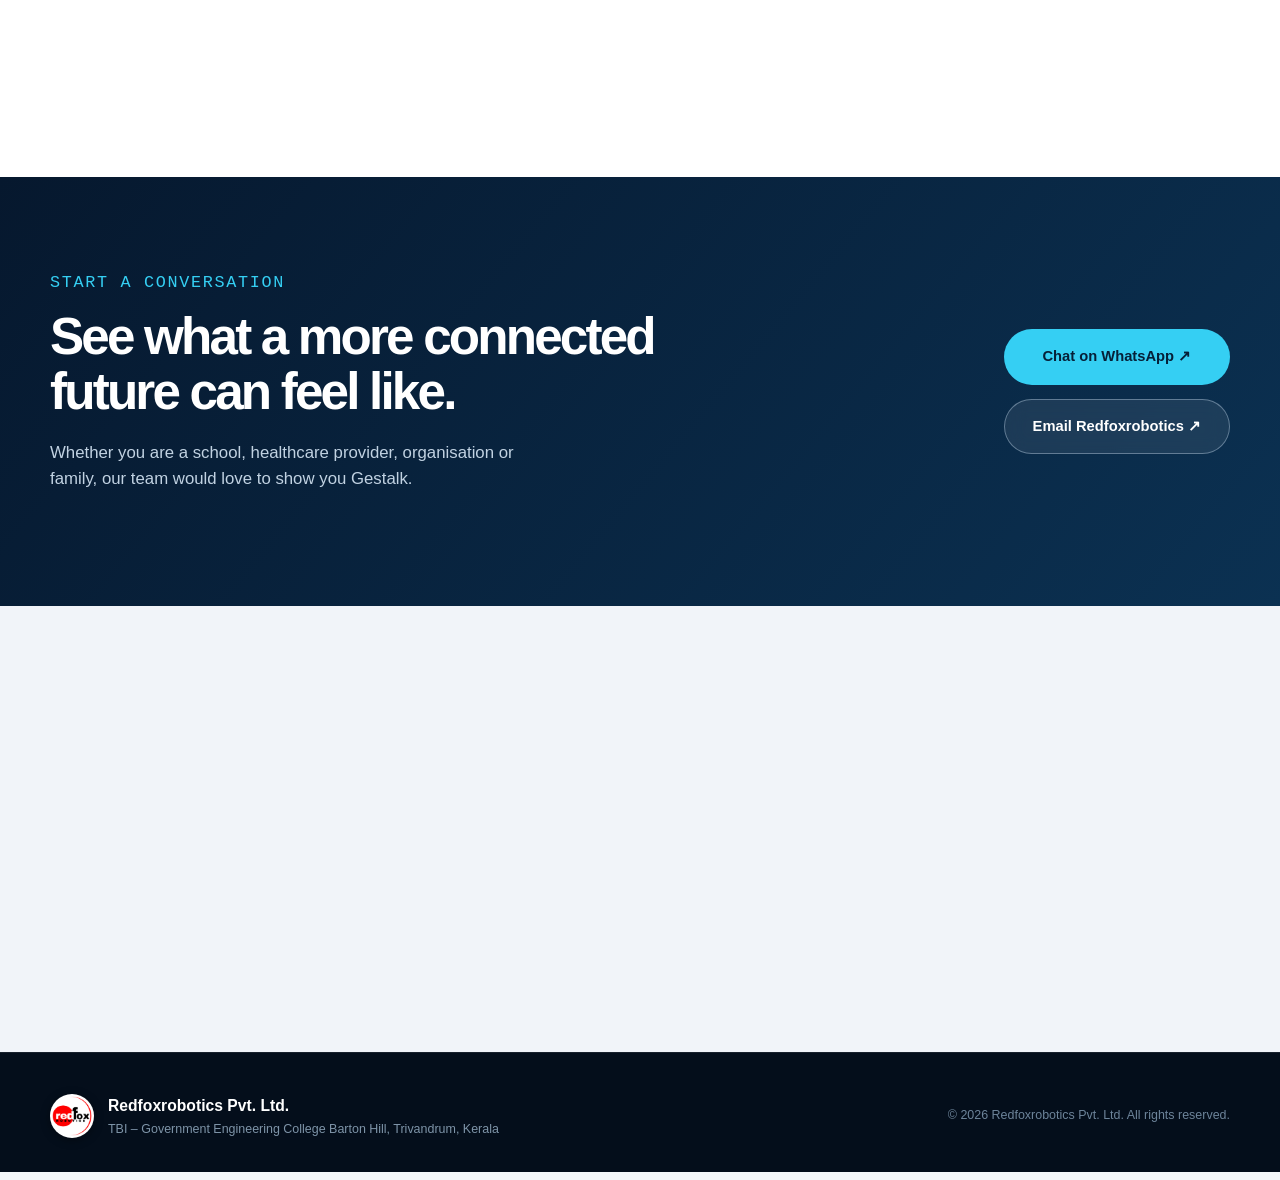
==== commit 0dee1d92: "Remove illustration caption from homepage hero" ====
--- a/index.html
+++ b/index.html
@@ -49,8 +49,7 @@
     <!-- HERO SECTION -->
     <section class="hero">
       <figure class="hero-scene">
-        <img class="hero-image" src="gestalk-conversation-hero.png" alt="AI illustration of a person wearing the Gestalk smart glove and sharing a relaxed conversation with two friends" width="1672" height="941" fetchpriority="high" decoding="async">
-        <figcaption>AI-generated illustration · everyday connection with Gestalk</figcaption>
+        <img class="hero-image" src="gestalk-conversation-hero.png" alt="A person wearing the Gestalk smart glove and sharing a relaxed conversation with two friends" width="1672" height="941" fetchpriority="high" decoding="async">
       </figure>
       <div class="hero-content">
         <div class="hero-message">
--- a/assets/css/site.css
+++ b/assets/css/site.css
@@ -1220,7 +1220,6 @@
 .hero-scene { position: absolute; inset: 78px 0 0; margin: 0; overflow: hidden; }
 .hero .hero-image { position: absolute; inset: 0; width: 100%; height: 100%; min-height: 0; padding: 0; object-fit: cover; object-position: center; mix-blend-mode: normal; aspect-ratio: auto; }
 .hero-scene::after { content: ''; position: absolute; inset: 0; background: linear-gradient(90deg, rgba(4,16,32,.94) 0%, rgba(4,16,32,.84) 24%, rgba(4,16,32,.62) 39%, rgba(4,16,32,.12) 62%, rgba(4,16,32,.04) 100%), linear-gradient(0deg, rgba(4,16,32,.6), transparent 28%); pointer-events: none; }
-.hero-scene figcaption { position: absolute; bottom: 22px; right: max(24px, calc((100% - 1230px)/2)); z-index: 2; color: #fff; font-size: .75rem; background: #041020b8; padding: 7px 12px; border: 1px solid #ffffff26; border-radius: 8px; }
 .hero-content { padding: 52px 0; }
 .hero-message { max-width: 48%; }
 .hero h1 { font-size: clamp(3rem, 5.4vw, 4.9rem); }
@@ -1235,7 +1234,6 @@
   .hero-scene { position: relative; inset: auto; order: 0; width: 100%; aspect-ratio: 16 / 9; flex-shrink: 0; }
   .hero .hero-image { position: absolute; inset: 0; width: 100%; height: 100%; object-fit: contain; padding: 0; }
   .hero-scene::after { background: linear-gradient(0deg, #071629 0%, transparent 24%); }
-  .hero-scene figcaption { right: 20px; bottom: 22px; font-size: .75rem; }
   .hero-content { order: 1; width: calc(100% - 40px); padding: 20px 0 0; }
   .hero-message { max-width: 730px; }
   .hero h1 { font-size: clamp(2.6rem, 6.5vw, 4.3rem); max-width: 750px; }
@@ -1246,6 +1244,5 @@
   .hero { padding: 68px 0 32px; }
   .hero-content { width: calc(100% - 32px); padding: 24px 0 0; }
   .hero h1 { font-size: clamp(2.5rem, 10.5vw, 3.8rem); }
-  .hero-scene figcaption { bottom: 12px; right: 12px; left: auto; max-width: calc(100% - 24px); font-size: .75rem; padding: 5px 8px; }
   .hero-copy { font-size: 1rem; }
 }
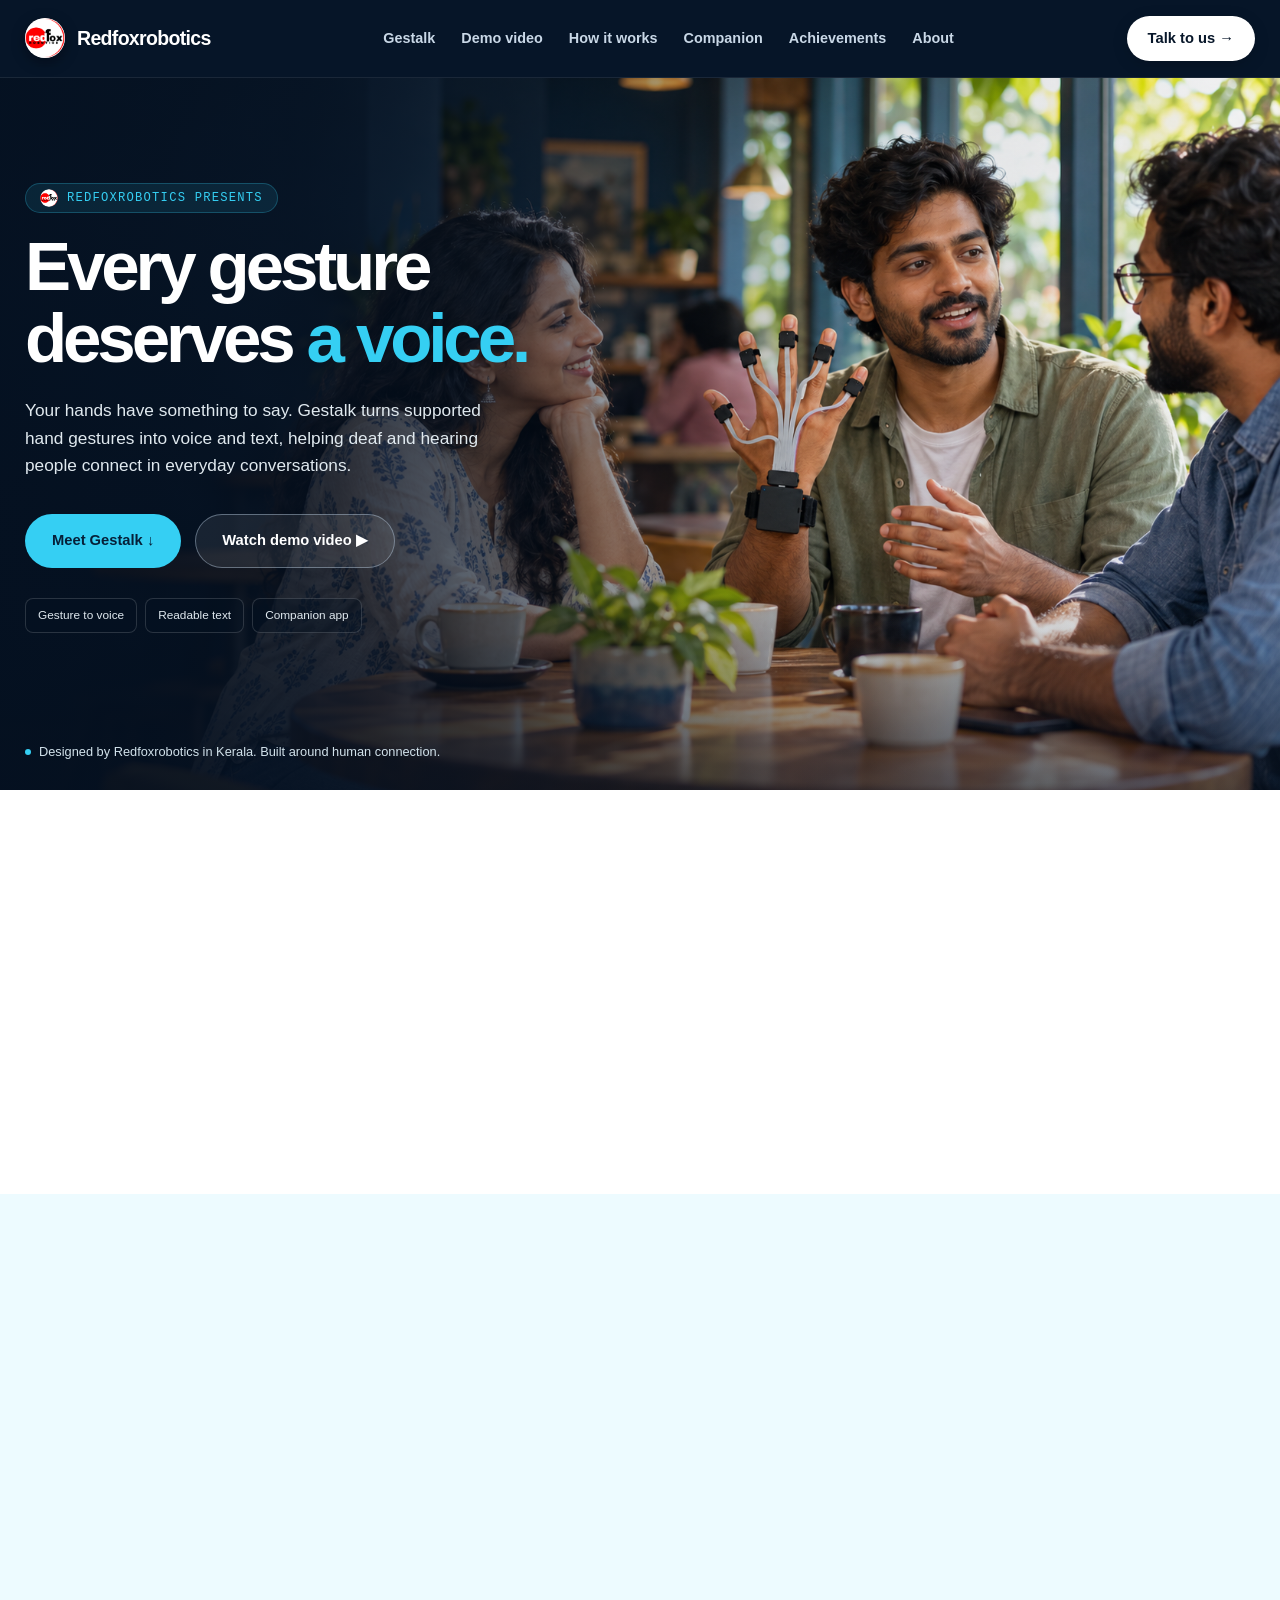
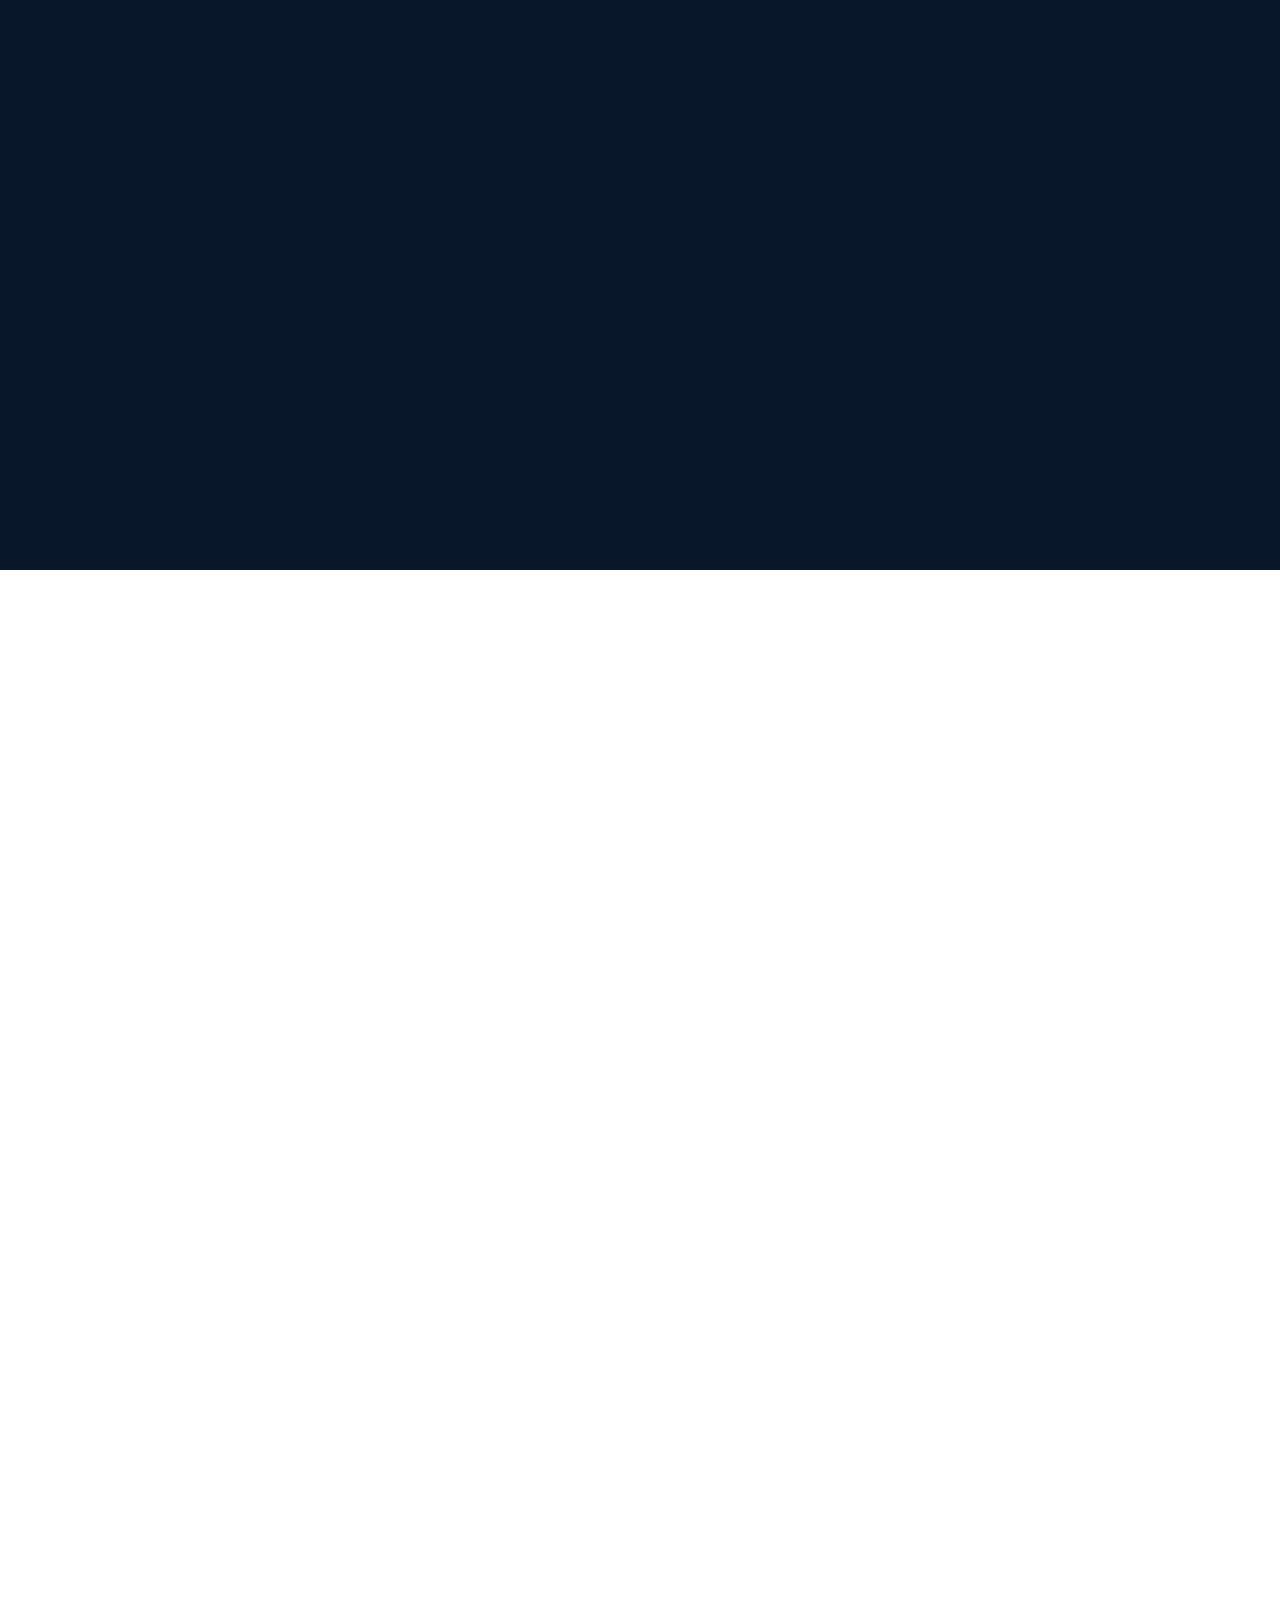
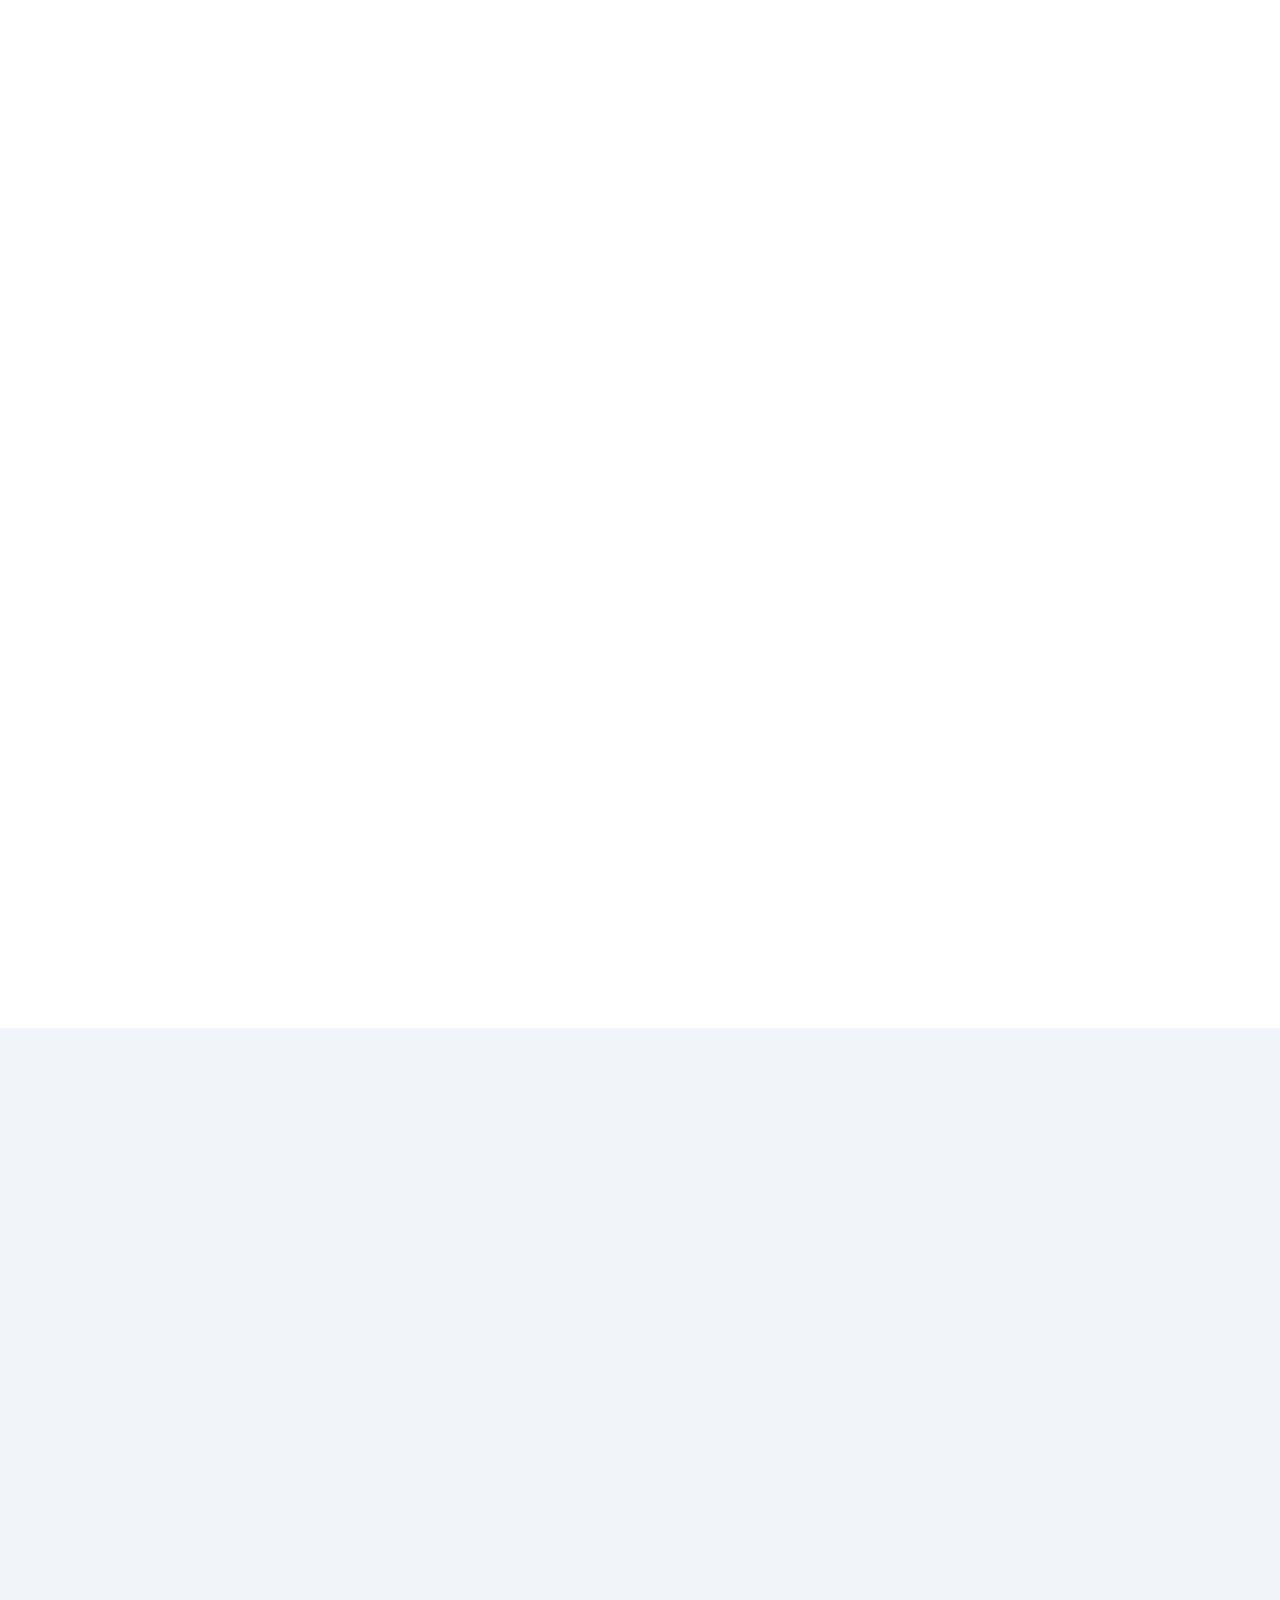
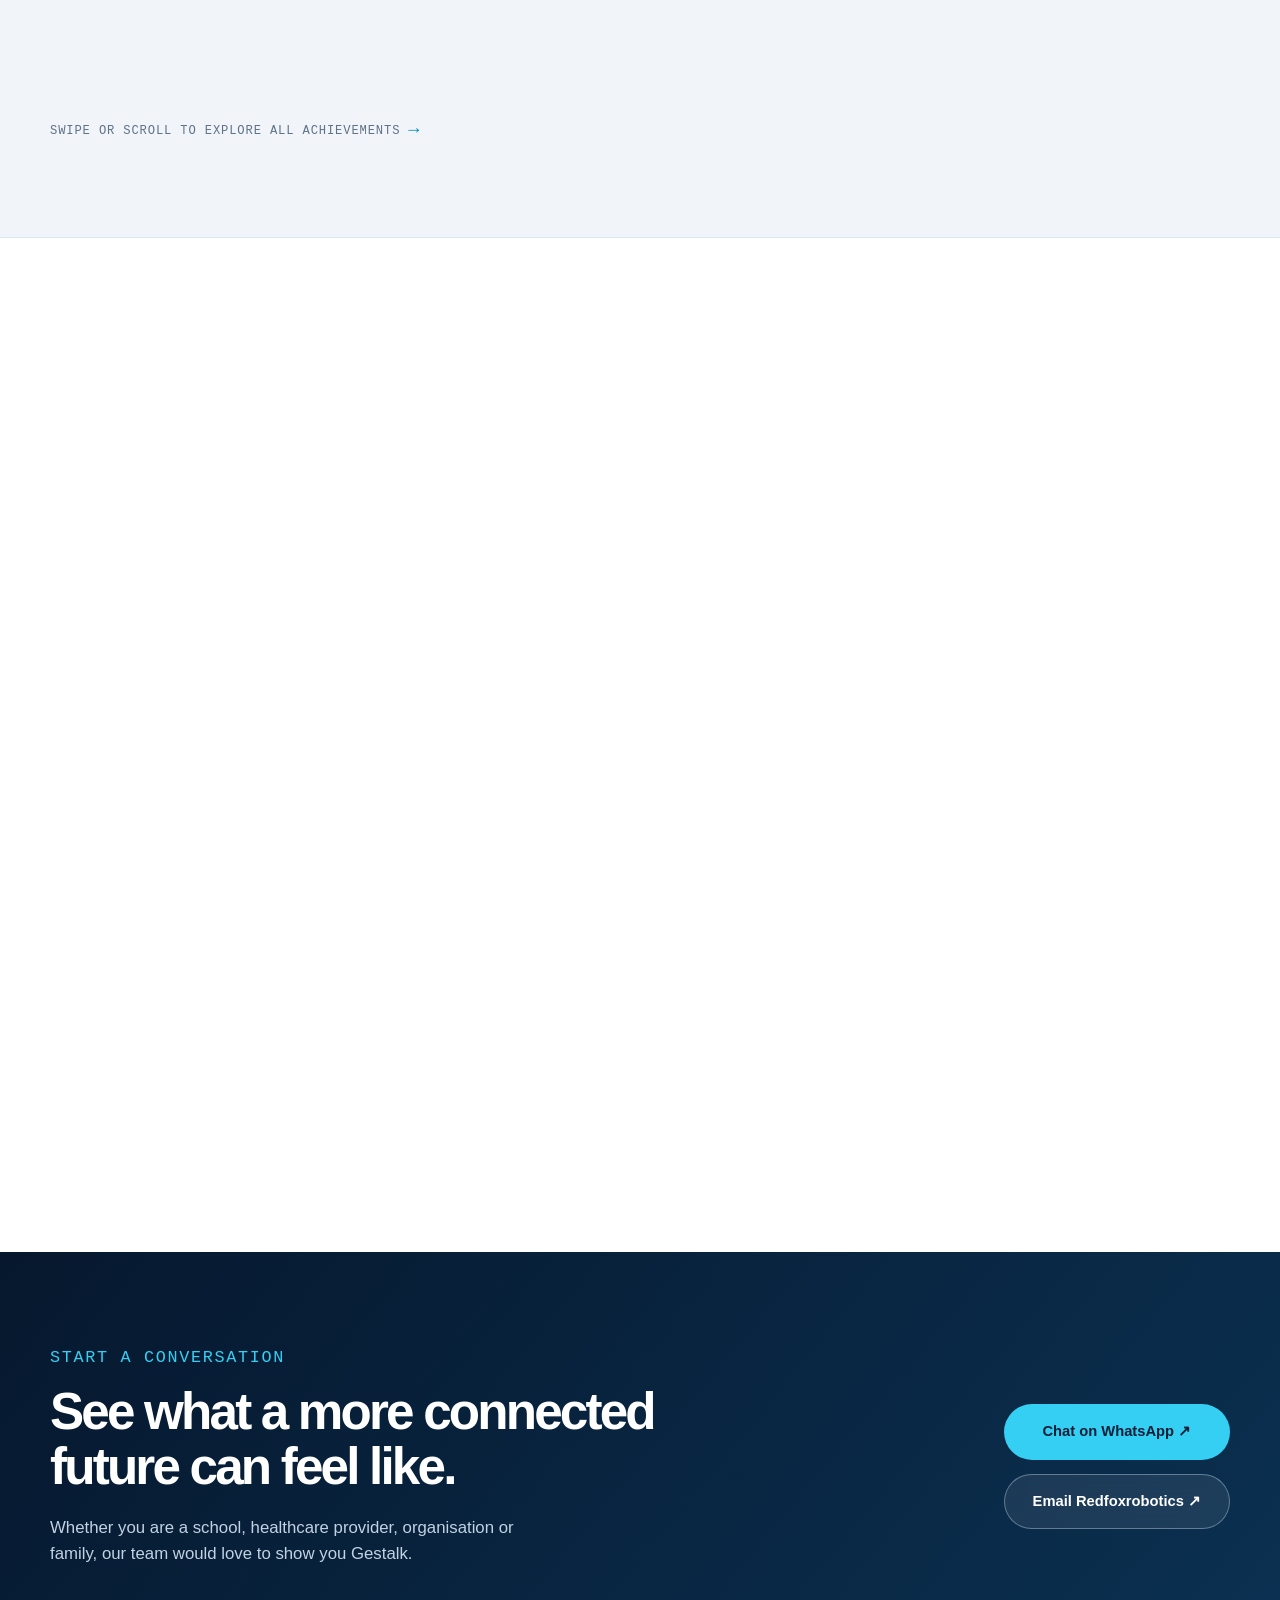
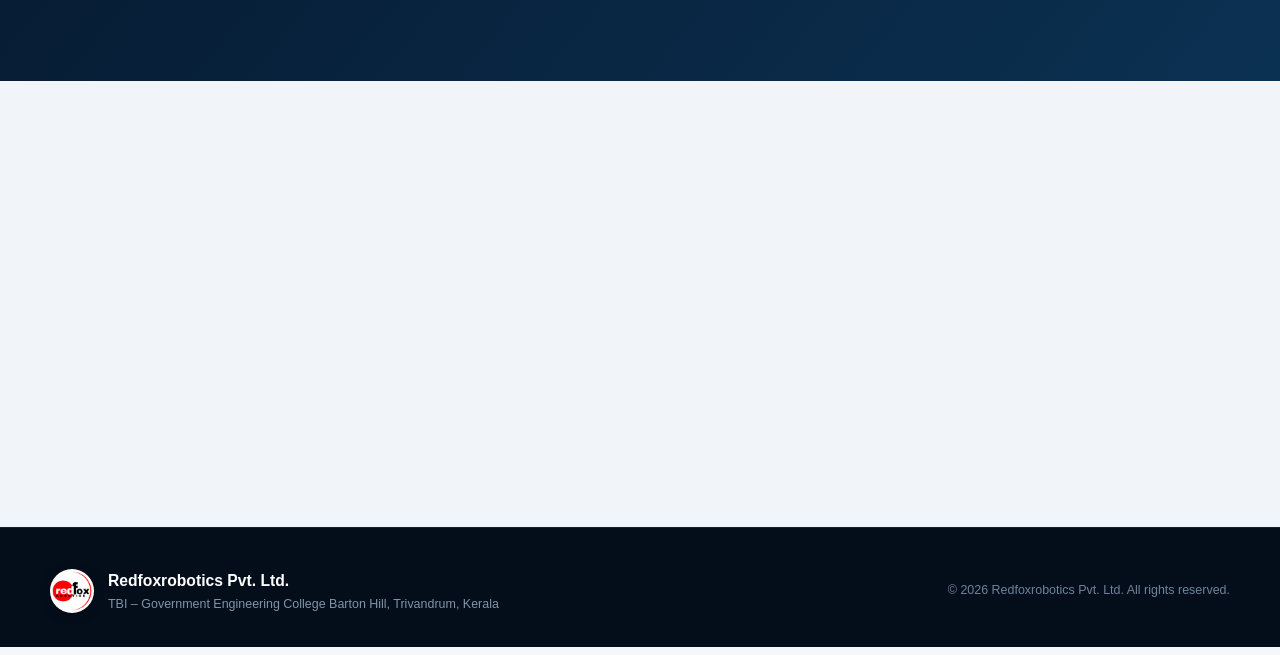
==== commit ae5566f8: "feat: add Gestalk demonstration video showcase and optimize mobile view" ====
--- a/index.html
+++ b/index.html
@@ -2,7 +2,7 @@
 <html lang="en">
 <head>
   <meta charset="utf-8">
-    <meta http-equiv="Content-Security-Policy" content="default-src 'none'; script-src 'sha384-QAytHS3IwNgujyfFI/C6X++A2wH9R0OxXNnVU4E0+QR59CKQBXpstzmKm7dEnDm0'; script-src-attr 'none'; style-src 'self' https://fonts.googleapis.com; style-src-attr 'none'; font-src 'self' https://fonts.gstatic.com; img-src 'self' data:; media-src 'self'; connect-src 'none'; object-src 'none'; base-uri 'none'; form-action 'none'; frame-src 'none'; worker-src 'none'; upgrade-insecure-requests">
+    <meta http-equiv="Content-Security-Policy" content="default-src 'none'; script-src 'sha384-bSEF/ICzV/cNhWvGna2RhT0gJzuaja6saCxcpsr2Cs6Q6hbAk7/BG99V0Du8TVZW'; script-src-attr 'none'; style-src 'self' https://fonts.googleapis.com; style-src-attr 'none'; font-src 'self' https://fonts.gstatic.com; img-src 'self' data:; media-src 'self'; connect-src 'none'; object-src 'none'; base-uri 'none'; form-action 'none'; frame-src 'none'; worker-src 'none'; upgrade-insecure-requests">
     <meta name="referrer" content="no-referrer">
   <meta name="viewport" content="width=device-width, initial-scale=1, viewport-fit=cover">
   <meta name="description" content="Redfoxrobotics presents Gestalk - smart communication glove turning hand gestures into voice and text for inclusive communication.">
@@ -26,6 +26,7 @@
       <div class="nav-menu" id="navMenu">
         <nav class="links" aria-label="Main Navigation">
           <a href="#gestalk">Gestalk</a>
+          <a href="#demo">Demo video</a>
           <a href="#how">How it works</a>
           <a href="#companion">Companion</a>
           <a href="#achievements">Achievements</a>
@@ -61,7 +62,7 @@
           <p class="hero-copy">Your hands have something to say. Gestalk turns supported hand gestures into voice and text, helping deaf and hearing people connect in everyday conversations.</p>
           <div class="hero-actions">
             <a class="button primary" href="#gestalk">Meet Gestalk ↓</a>
-            <a class="button secondary" href="#contact">Request a demo ↗</a>
+            <a class="button secondary" href="#demo">Watch demo video ▶</a>
           </div>
           <div class="hero-tags"><span>Gesture to voice</span><span>Readable text</span><span>Companion app</span></div>
         </div>
@@ -104,7 +105,73 @@
               <li><span class="check" aria-hidden="true">✓</span><span><strong>Customised signs</strong>Support tailored to your sign-language needs.</span></li>
               <li><span class="check" aria-hidden="true">✓</span><span><strong>Up to one-day battery life</strong>Battery life varies with usage and settings.</span></li>
             </ul>
-            <a class="button primary" href="#how">Why Gestalk matters →</a>
+            <div class="product-actions">
+              <a class="button primary" href="#demo">Watch video demo ▶</a>
+              <a class="button secondary" href="#how">Why Gestalk matters →</a>
+            </div>
+          </div>
+        </div>
+      </div>
+    </section>
+
+    <!-- VIDEO DEMONSTRATION -->
+    <section class="demo-showcase" id="demo">
+      <div class="container">
+        <div class="section-heading reveal">
+          <div>
+            <p class="kicker">Gestalk in motion</p>
+            <h2>Watch how every gesture speaks.</h2>
+          </div>
+          <p>See the Gestalk smart glove turn real-world hand gestures into clear speech and text in real time.</p>
+        </div>
+        <div class="demo-showcase-grid reveal">
+          <figure class="video-stage">
+            <div class="video-card">
+              <div class="video-notch" aria-hidden="true"></div>
+              <video id="gestalkVideo" class="gestalk-video-player" autoplay playsinline loop muted controls preload="auto">
+                <source src="gestalk-video.mp4" type="video/mp4">
+                Your browser does not support HTML5 video.
+              </video>
+              <div class="video-play-overlay" aria-hidden="true">
+                <div class="video-play-circle">
+                  <svg viewBox="0 0 24 24"><path d="M8 5v14l11-7z" fill="currentColor"/></svg>
+                </div>
+              </div>
+              <button type="button" class="video-sound-pill" id="videoSoundToggle" aria-label="Toggle video sound" aria-pressed="false">Tap for sound 🔈</button>
+            </div>
+            <figcaption class="video-caption">Live demonstration · Gestalk smart glove translating gestures to voice</figcaption>
+          </figure>
+          <div class="video-feature-list">
+            <div class="number">REAL-WORLD DEMONSTRATION</div>
+            <h3>See how intuitive everyday communication becomes.</h3>
+            <p>Gestalk bridges the communication gap by translating hand gestures into audible speech and on-screen text instantly, enabling natural two-way conversations.</p>
+            <div class="video-features">
+              <article class="video-feature-item">
+                <span class="video-feature-num" aria-hidden="true">01</span>
+                <div>
+                  <h3>Real-time gesture sensing</h3>
+                  <p>Flexible sensors and high-precision tracking capture subtle finger movements and hand orientations in milliseconds.</p>
+                </div>
+              </article>
+              <article class="video-feature-item">
+                <span class="video-feature-num" aria-hidden="true">02</span>
+                <div>
+                  <h3>Instant voice translation</h3>
+                  <p>Hand signs are converted into natural spoken voice and readable text across supported languages.</p>
+                </div>
+              </article>
+              <article class="video-feature-item">
+                <span class="video-feature-num" aria-hidden="true">03</span>
+                <div>
+                  <h3>Two-way seamless interaction</h3>
+                  <p>Spoken replies from friends and family are transcribed directly into text on the companion app.</p>
+                </div>
+              </article>
+            </div>
+            <div class="video-actions">
+              <a class="button primary" href="#contact">Request a live demo ↗</a>
+              <a class="button secondary" href="#how">How it works ↓</a>
+            </div>
           </div>
         </div>
       </div>
@@ -164,7 +231,7 @@
               <div><h3>Speech back into text</h3><p>Read the other person's spoken reply on your phone, so communication flows in both directions.</p></div>
             </article>
           </div>
-          <a class="button primary" href="#contact">See Gestalk in action ↗</a>
+          <a class="button primary" href="#demo">Watch Gestalk in action ▶</a>
         </div>
         <figure class="app-stage reveal">
           <div class="demo-heading"><span class="kicker">A conversation, illustrated</span><p>Choose a message to explore the app preview.</p></div>
@@ -350,7 +417,7 @@
   </footer>
 
   <!-- SCRIPT -->
-  <script src="assets/js/site.js" integrity="sha384-QAytHS3IwNgujyfFI/C6X++A2wH9R0OxXNnVU4E0+QR59CKQBXpstzmKm7dEnDm0" defer></script>
+  <script src="assets/js/site.js" integrity="sha384-bSEF/ICzV/cNhWvGna2RhT0gJzuaja6saCxcpsr2Cs6Q6hbAk7/BG99V0Du8TVZW" defer></script>
 </body>
 </html>
 
--- a/assets/css/site.css
+++ b/assets/css/site.css
@@ -1246,3 +1246,288 @@
   .hero h1 { font-size: clamp(2.5rem, 10.5vw, 3.8rem); }
   .hero-copy { font-size: 1rem; }
 }
+
+/* Video Demonstration Section */
+.product-actions { display: flex; flex-wrap: wrap; gap: 12px; margin-top: 20px; }
+
+.demo-showcase {
+  background: #f8fbfd;
+  border-top: 1px solid var(--line);
+  padding: 80px 0;
+}
+.demo-showcase-grid {
+  display: grid;
+  grid-template-columns: minmax(0, 390px) 1fr;
+  gap: 60px;
+  align-items: center;
+  margin-top: 36px;
+}
+.video-stage {
+  margin: 0;
+  padding: 28px 20px 20px;
+  border: 1px solid #d6edf3;
+  border-radius: 36px;
+  background: radial-gradient(circle at 50% 30%, #ffffff, #dff6fc 65%, #ecf0ff);
+  display: flex;
+  flex-direction: column;
+  align-items: center;
+}
+.video-card {
+  width: min(340px, 100%);
+  margin: 0 auto;
+  border: 8px solid #132234;
+  border-radius: 36px;
+  background: #000000;
+  box-shadow: 0 22px 50px rgba(7, 50, 86, 0.22);
+  overflow: hidden;
+  position: relative;
+  aspect-ratio: 9 / 16;
+  cursor: pointer;
+  -webkit-tap-highlight-color: transparent;
+}
+.gestalk-video-player {
+  width: 100%;
+  height: 100%;
+  object-fit: cover;
+  display: block;
+  background: #000000;
+}
+.video-notch {
+  position: absolute;
+  top: 9px;
+  left: 50%;
+  transform: translateX(-50%);
+  width: 48px;
+  height: 5px;
+  background: rgba(255, 255, 255, 0.28);
+  border-radius: 99px;
+  z-index: 6;
+  pointer-events: none;
+}
+.video-play-overlay {
+  position: absolute;
+  inset: 0;
+  display: flex;
+  align-items: center;
+  justify-content: center;
+  background: rgba(4, 16, 32, 0.38);
+  z-index: 4;
+  opacity: 0;
+  pointer-events: none;
+  transition: opacity 0.25s ease;
+}
+.video-card.video-paused .video-play-overlay {
+  opacity: 1;
+}
+.video-play-circle {
+  width: 62px;
+  height: 62px;
+  border-radius: 50%;
+  background: rgba(7, 22, 41, 0.9);
+  border: 2px solid rgba(255, 255, 255, 0.4);
+  color: #ffffff;
+  display: flex;
+  align-items: center;
+  justify-content: center;
+  box-shadow: 0 12px 28px rgba(0, 0, 0, 0.45);
+  transform: scale(0.96);
+  transition: transform 0.2s ease, background 0.2s ease;
+}
+.video-play-circle svg {
+  width: 28px;
+  height: 28px;
+  margin-left: 3px;
+}
+.video-sound-pill {
+  position: absolute;
+  top: 14px;
+  right: 14px;
+  z-index: 5;
+  background: rgba(7, 22, 41, 0.88);
+  color: #ffffff;
+  border: 1px solid rgba(255, 255, 255, 0.3);
+  border-radius: 99px;
+  padding: 8px 14px;
+  font-family: 'DM Mono', monospace;
+  font-size: 0.8rem;
+  font-weight: 500;
+  cursor: pointer;
+  backdrop-filter: blur(8px);
+  -webkit-backdrop-filter: blur(8px);
+  box-shadow: 0 6px 16px rgba(0, 0, 0, 0.35);
+  touch-action: manipulation;
+  transition: background 0.2s ease, transform 0.2s ease;
+}
+.video-sound-pill:hover, .video-sound-pill:active {
+  background: rgba(0, 139, 179, 0.95);
+  transform: scale(1.04);
+}
+.video-caption {
+  margin-top: 14px;
+  font-size: 0.82rem;
+  color: var(--muted);
+  text-align: center;
+}
+.video-feature-list {
+  display: flex;
+  flex-direction: column;
+  gap: 16px;
+}
+.video-feature-list h3 {
+  font-size: clamp(1.8rem, 3.2vw, 2.5rem);
+  letter-spacing: -0.03em;
+  margin: 0;
+  color: var(--ink);
+  line-height: 1.15;
+}
+.video-feature-list > p {
+  color: #536479;
+  font-size: 1.05rem;
+  line-height: 1.6;
+  margin: 0;
+}
+.video-features {
+  display: grid;
+  gap: 14px;
+  margin: 12px 0 8px;
+}
+.video-feature-item {
+  display: flex;
+  gap: 16px;
+  align-items: flex-start;
+  padding: 16px 20px;
+  border: 1px solid var(--line);
+  border-radius: 18px;
+  background: #ffffff;
+  transition: transform 0.25s ease, box-shadow 0.25s ease;
+}
+.video-feature-item:hover {
+  transform: translateY(-2px);
+  box-shadow: 0 8px 24px rgba(7, 50, 86, 0.08);
+}
+.video-feature-num {
+  flex: 0 0 38px;
+  width: 38px;
+  height: 38px;
+  display: grid;
+  place-items: center;
+  border-radius: 12px;
+  background: #dff7fc;
+  color: #087894;
+  font-family: 'DM Mono', monospace;
+  font-weight: 700;
+  font-size: 0.9rem;
+}
+.video-feature-item h3 {
+  font-size: 1.02rem;
+  letter-spacing: -0.025em;
+  margin: 0 0 4px;
+  color: var(--ink);
+}
+.video-feature-item p {
+  color: #607389;
+  font-size: 0.9rem;
+  line-height: 1.55;
+  margin: 0;
+}
+.video-actions {
+  display: flex;
+  flex-wrap: wrap;
+  gap: 12px;
+  margin-top: 10px;
+}
+
+@media (max-width: 991px) {
+  .demo-showcase-grid {
+    grid-template-columns: 1fr;
+    gap: 40px;
+  }
+  .video-stage {
+    max-width: 440px;
+    margin: 0 auto;
+    width: 100%;
+  }
+}
+@media (max-width: 600px) {
+  .demo-showcase {
+    padding: 56px 0;
+  }
+  .demo-showcase-grid {
+    margin-top: 24px;
+    gap: 32px;
+  }
+  .video-stage {
+    padding: 18px 14px 14px;
+    border-radius: 28px;
+    width: 100%;
+    max-width: 360px;
+  }
+  .video-card {
+    width: min(320px, 100%);
+    max-width: 320px;
+    border-width: 7px;
+    border-radius: 30px;
+  }
+  .video-notch {
+    top: 7px;
+    width: 44px;
+    height: 4px;
+  }
+  .video-sound-pill {
+    top: 12px;
+    right: 12px;
+    padding: 7px 12px;
+    font-size: 0.78rem;
+  }
+  .video-feature-list {
+    gap: 14px;
+  }
+  .video-feature-list h3 {
+    font-size: clamp(1.5rem, 6.5vw, 1.95rem);
+  }
+  .video-feature-list > p {
+    font-size: 0.96rem;
+    line-height: 1.55;
+  }
+  .video-features {
+    gap: 10px;
+  }
+  .video-feature-item {
+    padding: 13px 15px;
+    border-radius: 16px;
+    gap: 13px;
+  }
+  .video-feature-num {
+    flex: 0 0 34px;
+    width: 34px;
+    height: 34px;
+    font-size: 0.84rem;
+    border-radius: 10px;
+  }
+  .video-feature-item h3 {
+    font-size: 0.95rem;
+  }
+  .video-feature-item p {
+    font-size: 0.86rem;
+  }
+  .product-actions, .video-actions {
+    display: flex;
+    flex-direction: column;
+    gap: 10px;
+    width: 100%;
+  }
+  .product-actions .button, .video-actions .button {
+    width: 100%;
+    text-align: center;
+    justify-content: center;
+  }
+}
+@media (max-width: 350px) {
+  .video-card {
+    width: 100%;
+    max-width: 270px;
+    border-width: 6px;
+    border-radius: 24px;
+  }
+}
+
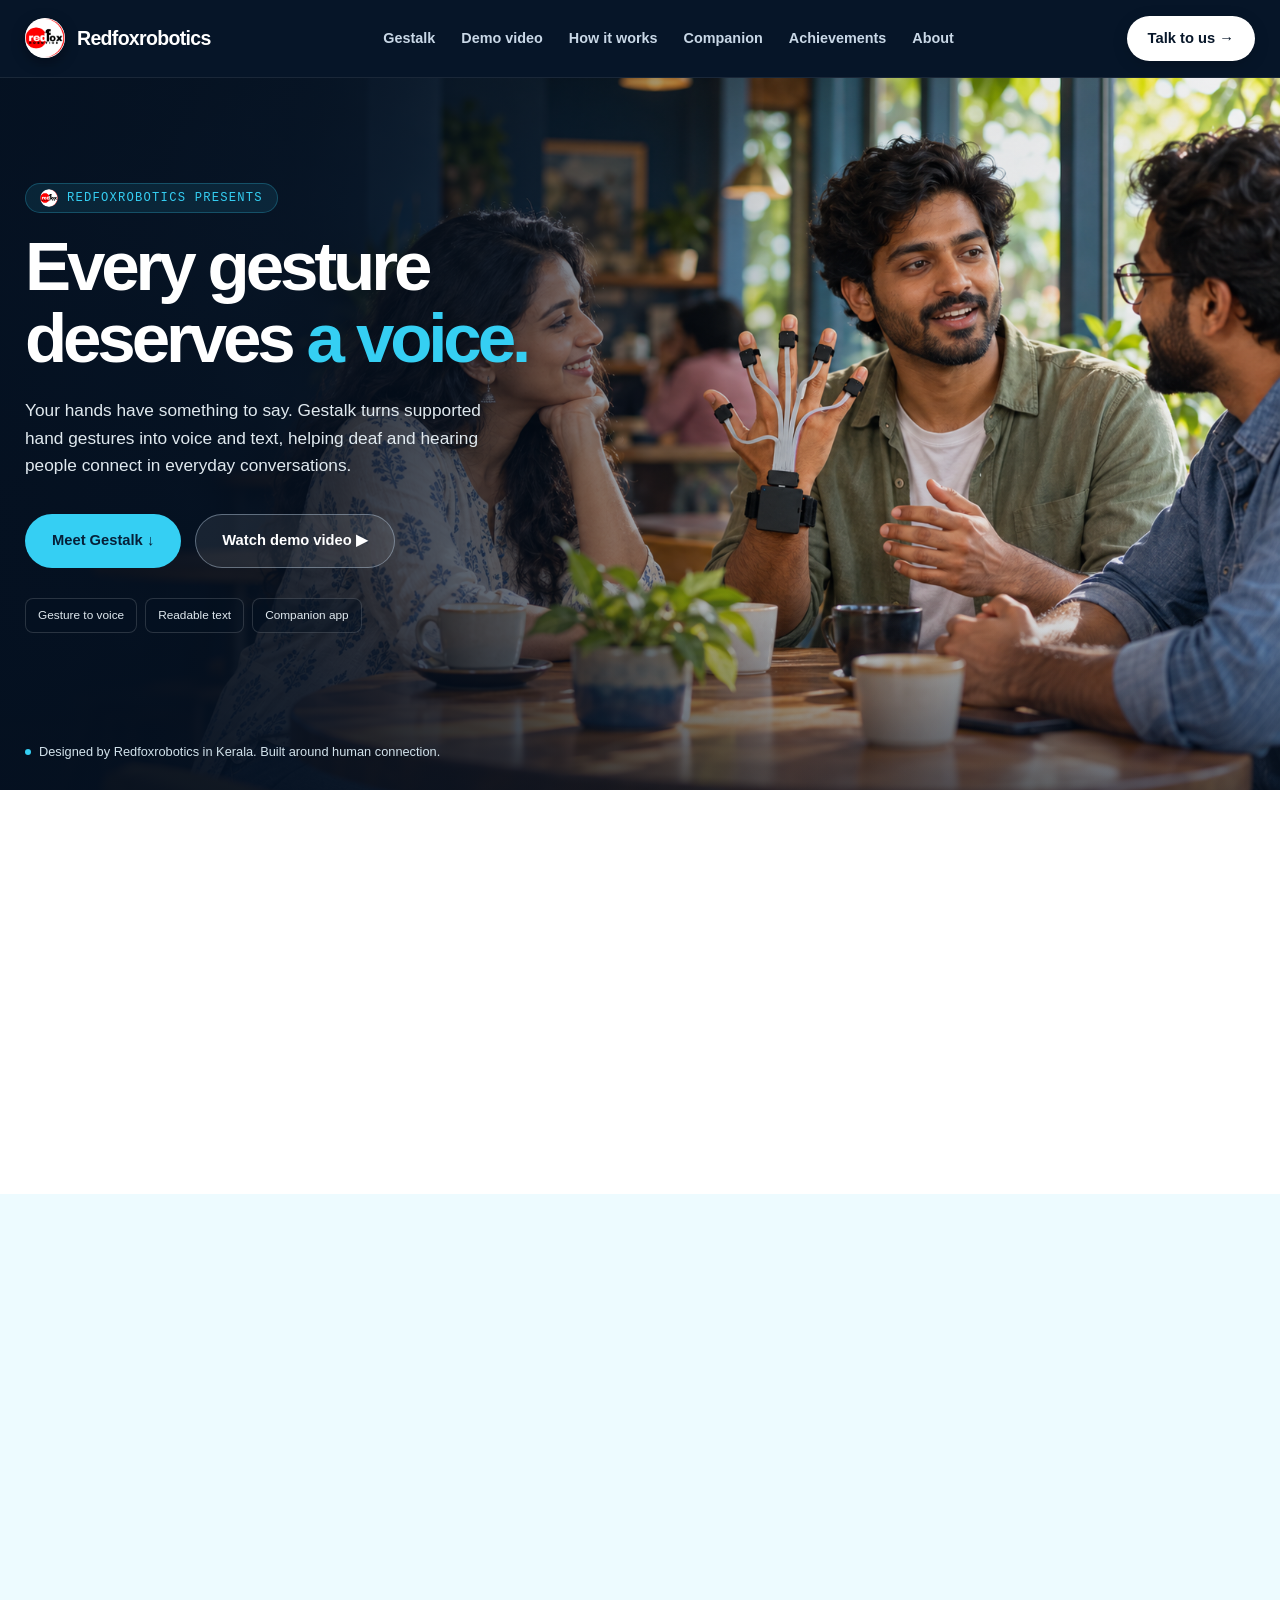
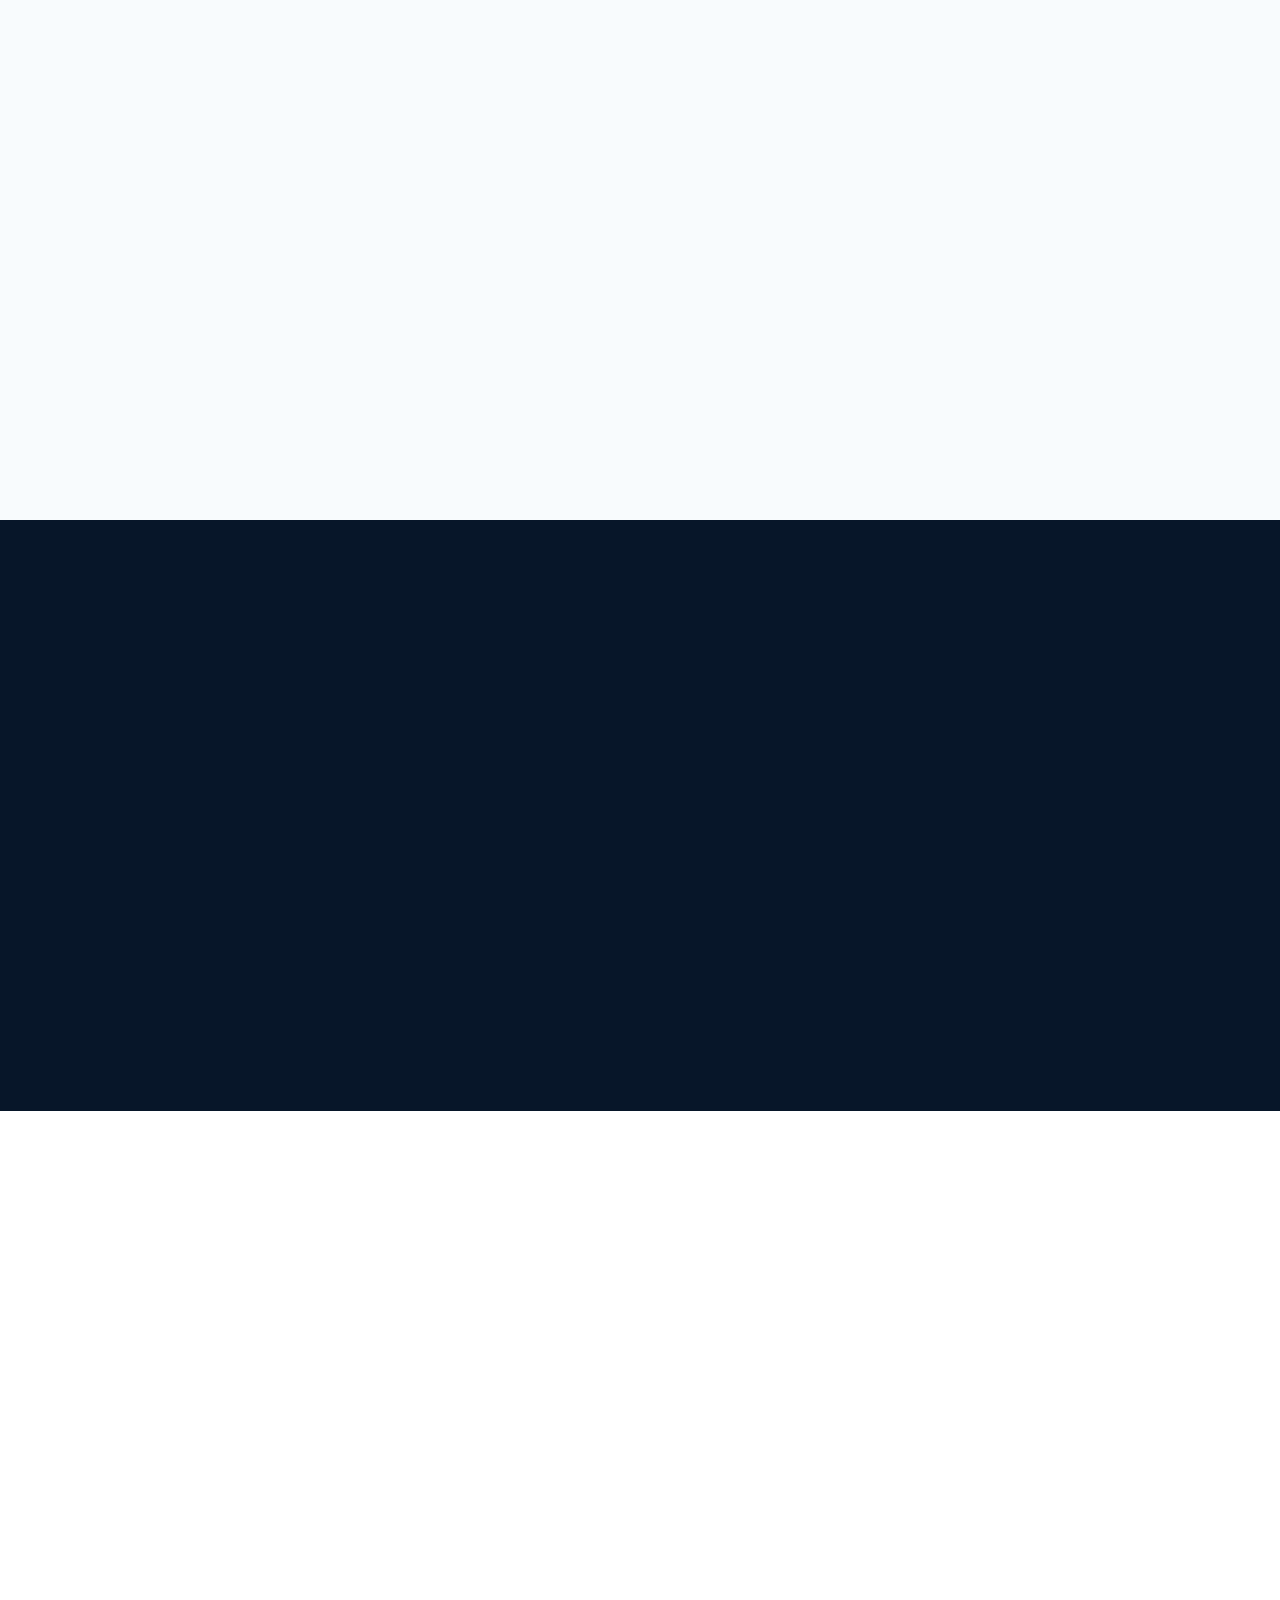
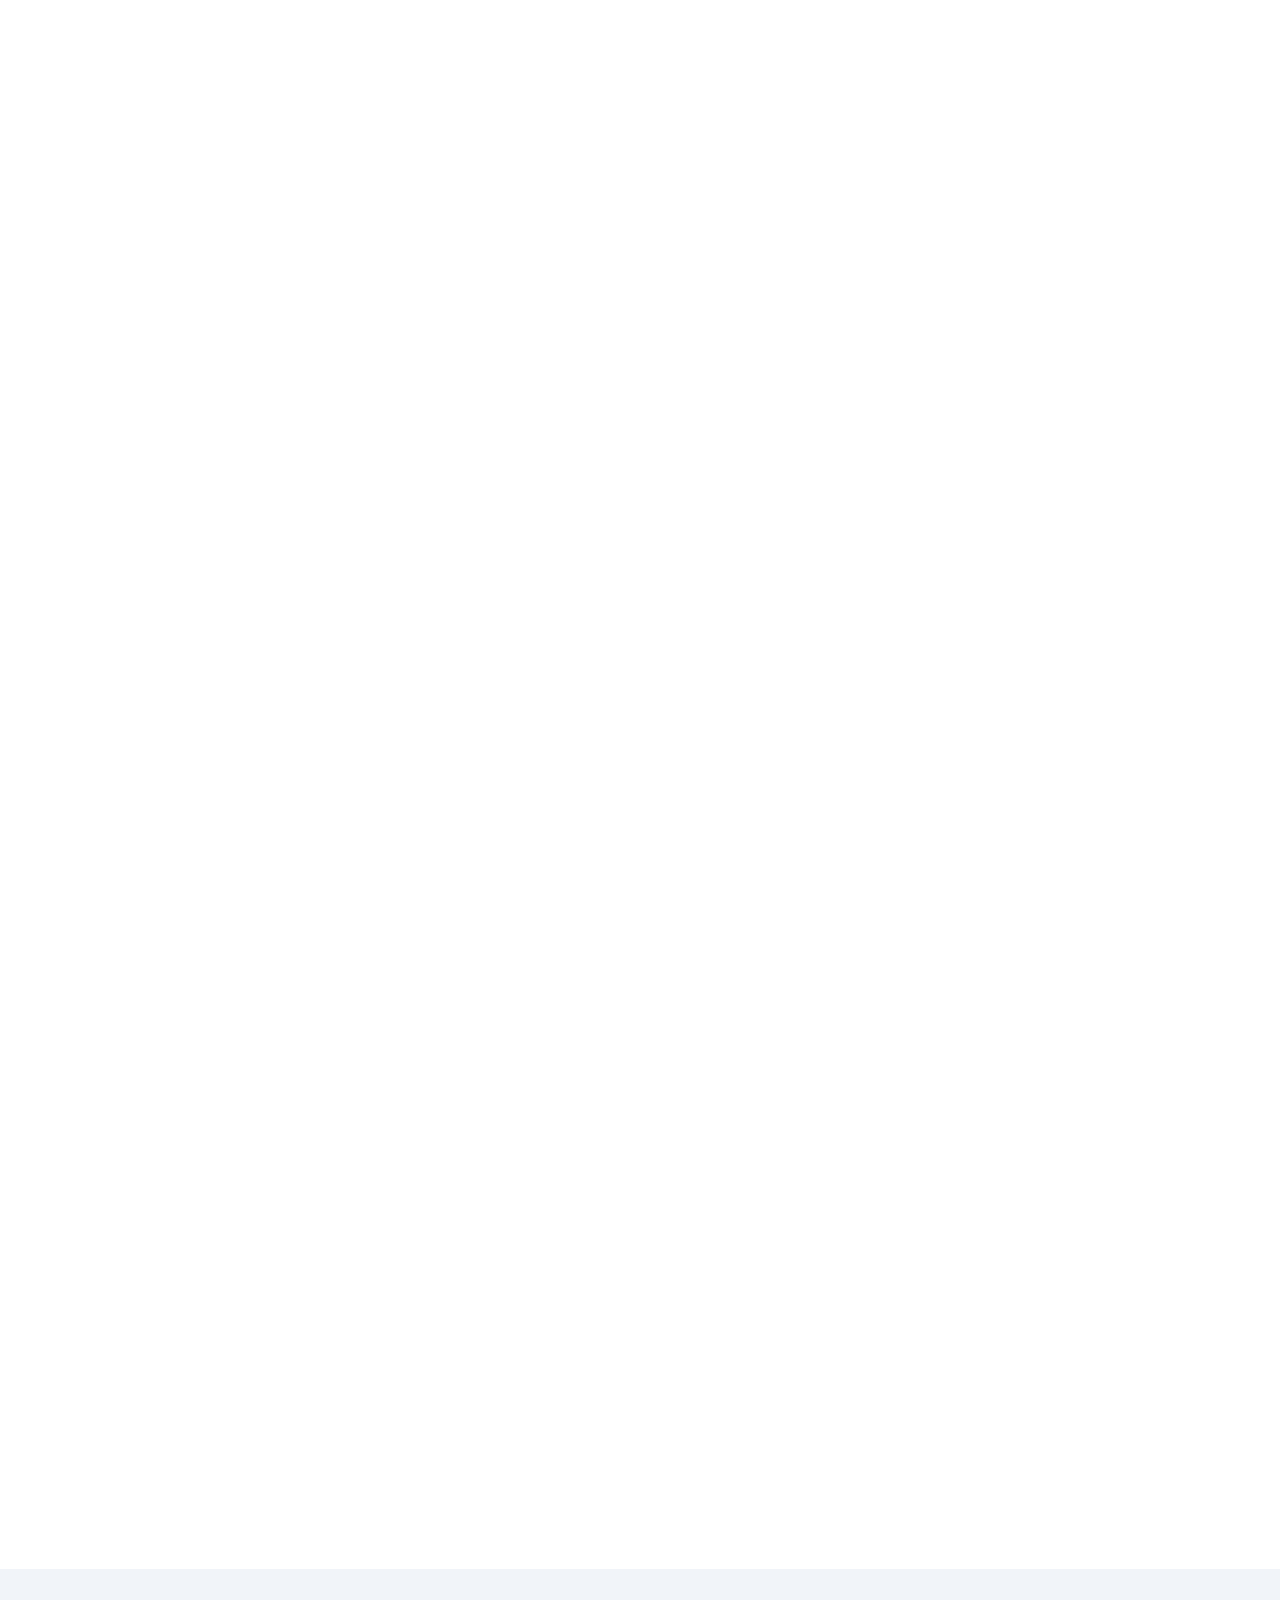
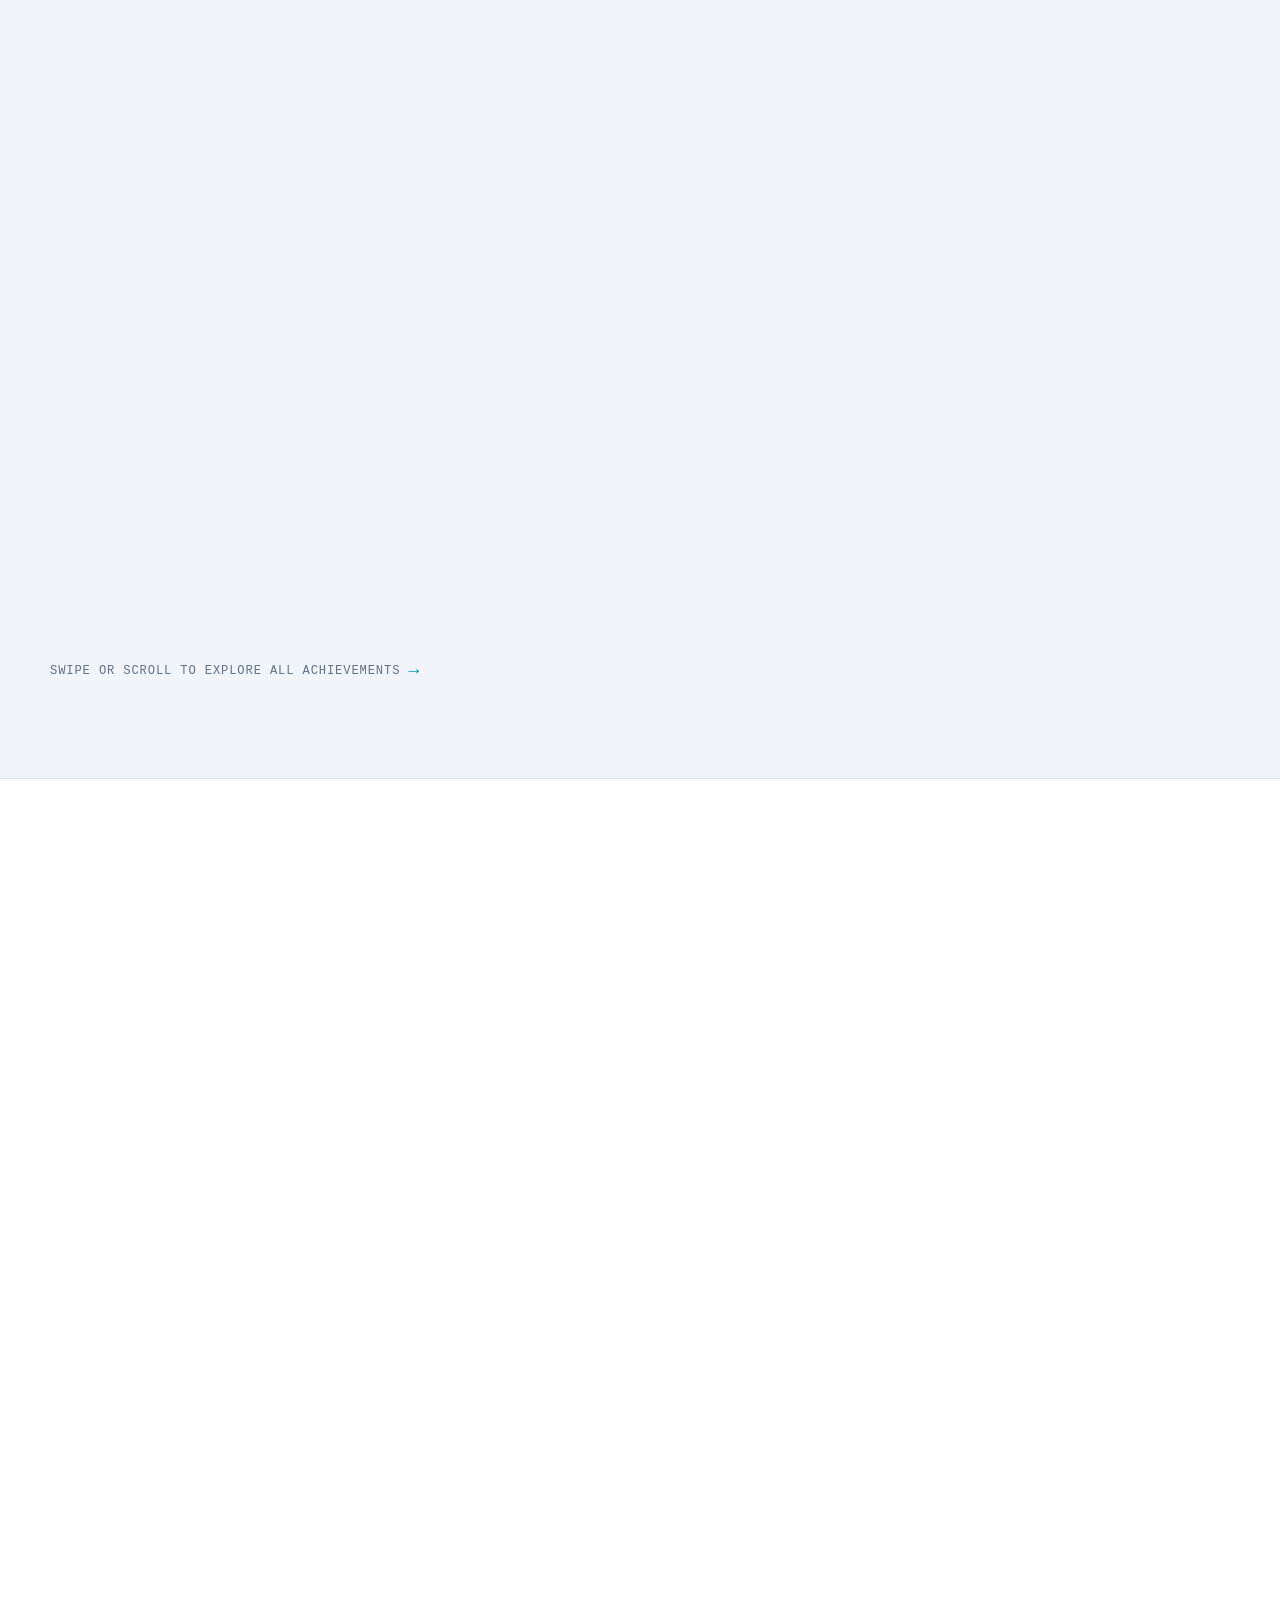
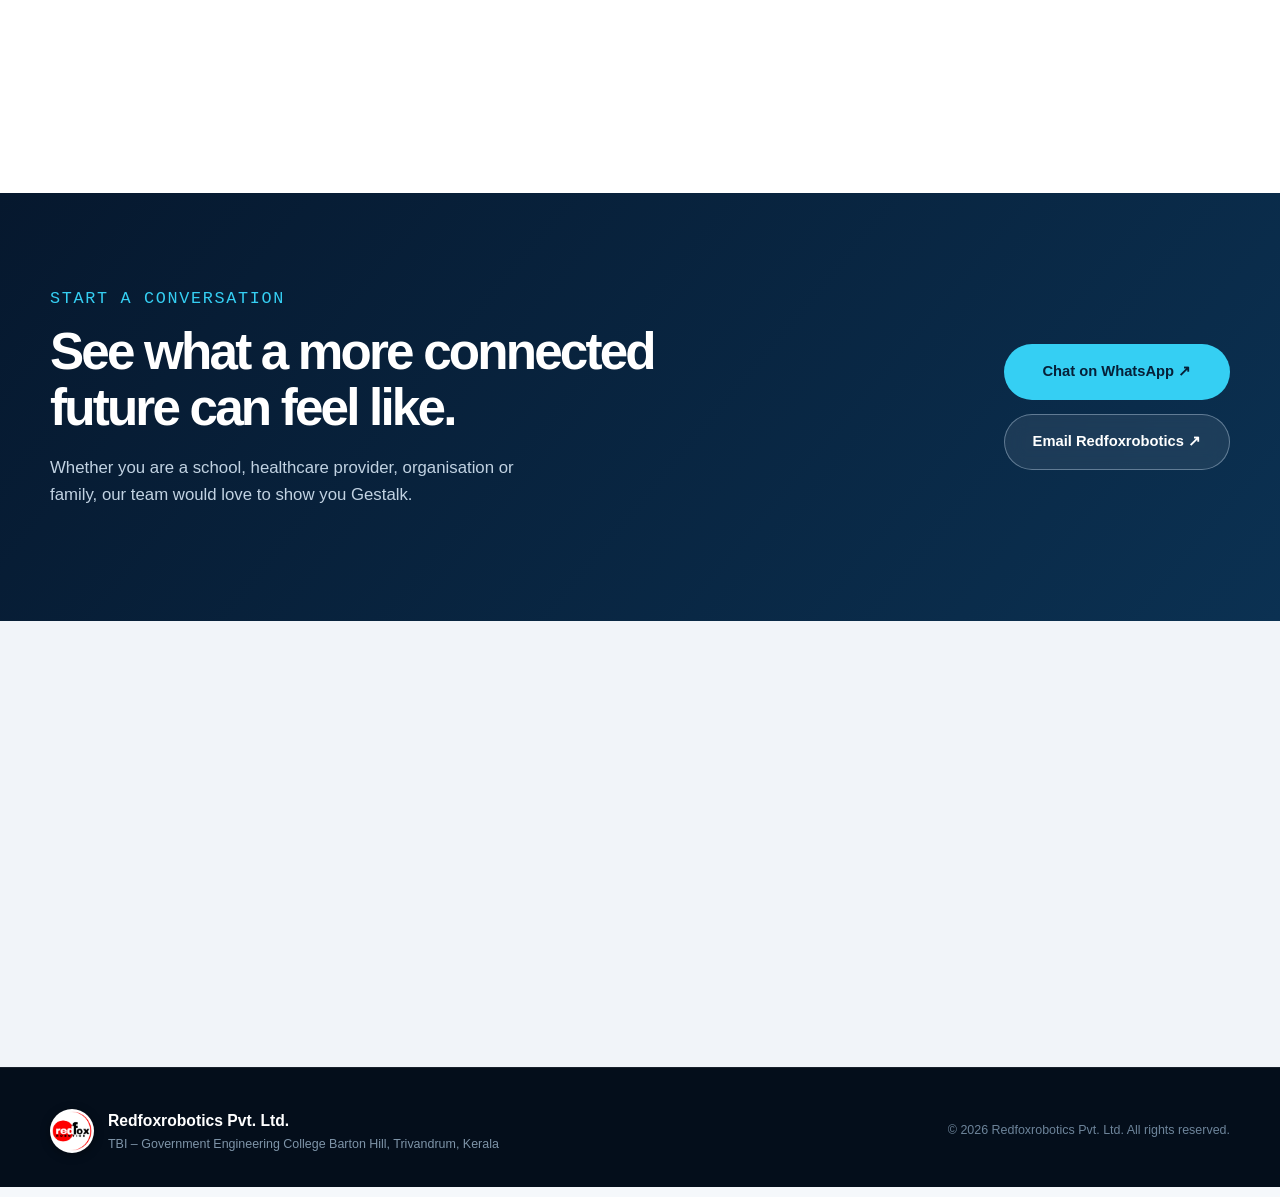
==== commit 39333758: "feat: add 2-minute Gestalk AI product film showcase with interactive chapters and 12-language suppor" ====
--- a/index.html
+++ b/index.html
@@ -2,7 +2,7 @@
 <html lang="en">
 <head>
   <meta charset="utf-8">
-    <meta http-equiv="Content-Security-Policy" content="default-src 'none'; script-src 'sha384-bSEF/ICzV/cNhWvGna2RhT0gJzuaja6saCxcpsr2Cs6Q6hbAk7/BG99V0Du8TVZW'; script-src-attr 'none'; style-src 'self' https://fonts.googleapis.com; style-src-attr 'none'; font-src 'self' https://fonts.gstatic.com; img-src 'self' data:; media-src 'self'; connect-src 'none'; object-src 'none'; base-uri 'none'; form-action 'none'; frame-src 'none'; worker-src 'none'; upgrade-insecure-requests">
+    <meta http-equiv="Content-Security-Policy" content="default-src 'none'; script-src 'sha384-7DXUPCg74mYxNgppDCLoqrpyQdzJOE2G+R/zyNrCuTBvkaG6n8jb/wC7LJ+VkIeV'; script-src-attr 'none'; style-src 'self' https://fonts.googleapis.com; style-src-attr 'none'; font-src 'self' https://fonts.gstatic.com; img-src 'self' data:; media-src 'self'; connect-src 'none'; object-src 'none'; base-uri 'none'; form-action 'none'; frame-src 'none'; worker-src 'none'; upgrade-insecure-requests">
     <meta name="referrer" content="no-referrer">
   <meta name="viewport" content="width=device-width, initial-scale=1, viewport-fit=cover">
   <meta name="description" content="Redfoxrobotics presents Gestalk - smart communication glove turning hand gestures into voice and text for inclusive communication.">
@@ -100,7 +100,7 @@
             <h3>A small glove for more meaningful conversations.</h3>
             <p>Gestalk brings finger sensors and a wrist-mounted device together in one wearable. Use supported gestures to share a message through the companion app, with voice and text for the person you are speaking with.</p>
             <ul class="features">
-              <li><span class="check" aria-hidden="true">✓</span><span><strong>22 Indian regional languages</strong>Audio output support for everyday conversations.</span></li>
+              <li><span class="check" aria-hidden="true">✓</span><span><strong>12 major Indian regional languages</strong>Audio output support for everyday conversations.</span></li>
               <li><span class="check" aria-hidden="true">✓</span><span><strong>Sign-language support</strong>Support for ISL, BSL and ASL signs. Ask us about the available gesture library.</span></li>
               <li><span class="check" aria-hidden="true">✓</span><span><strong>Customised signs</strong>Support tailored to your sign-language needs.</span></li>
               <li><span class="check" aria-hidden="true">✓</span><span><strong>Up to one-day battery life</strong>Battery life varies with usage and settings.</span></li>
@@ -114,64 +114,122 @@
       </div>
     </section>
 
-    <!-- VIDEO DEMONSTRATION -->
+    <!-- 2-MINUTE PRODUCT FILM & DEMONSTRATION SHOWCASE -->
     <section class="demo-showcase" id="demo">
       <div class="container">
         <div class="section-heading reveal">
           <div>
-            <p class="kicker">Gestalk in motion</p>
-            <h2>Watch how every gesture speaks.</h2>
-          </div>
-          <p>See the Gestalk smart glove turn real-world hand gestures into clear speech and text in real time.</p>
-        </div>
-        <div class="demo-showcase-grid reveal">
-          <figure class="video-stage">
-            <div class="video-card">
-              <div class="video-notch" aria-hidden="true"></div>
-              <video id="gestalkVideo" class="gestalk-video-player" autoplay playsinline loop muted controls preload="auto">
-                <source src="gestalk-video.mp4" type="video/mp4">
-                Your browser does not support HTML5 video.
-              </video>
-              <div class="video-play-overlay" aria-hidden="true">
-                <div class="video-play-circle">
-                  <svg viewBox="0 0 24 24"><path d="M8 5v14l11-7z" fill="currentColor"/></svg>
-                </div>
-              </div>
-              <button type="button" class="video-sound-pill" id="videoSoundToggle" aria-label="Toggle video sound" aria-pressed="false">Tap for sound 🔈</button>
-            </div>
-            <figcaption class="video-caption">Live demonstration · Gestalk smart glove translating gestures to voice</figcaption>
+            <p class="kicker">Problem &amp; Solution Film</p>
+            <h2>Breaking barriers. Connecting people.</h2>
+          </div>
+          <p>Watch the 2-minute film exploring the communication challenges faced by deaf and non-verbal communities, and how the Gestalk AI smart glove bridges the gap in real time.</p>
+        </div>
+
+        <div class="demo-showcase-content reveal">
+          <!-- Video Selection Switcher -->
+          <div class="video-switcher" role="tablist" aria-label="Choose demonstration video">
+            <button type="button" class="video-mode-pill active" id="pillFilm" role="tab" aria-selected="true" data-video="film">
+              <span class="pill-dot" aria-hidden="true"></span>
+              <span class="pill-title">Problem &amp; Solution Film</span>
+              <span class="pill-badge">2:00 min · 1080p</span>
+            </button>
+            <button type="button" class="video-mode-pill" id="pillDemo" role="tab" aria-selected="false" data-video="demo">
+              <span class="pill-dot" aria-hidden="true"></span>
+              <span class="pill-title">Live Prototype Demo</span>
+              <span class="pill-badge">0:41 min</span>
+            </button>
+          </div>
+
+          <!-- Cinema Theater Stage -->
+          <figure class="video-cinema-stage">
+            <div class="video-theater-frame mode-film" id="videoFrame">
+              <div class="video-theater-bar">
+                <div class="theater-bar-left">
+                  <span class="theater-status-dot" aria-hidden="true"></span>
+                  <span class="theater-status-label" id="videoStatusLabel">Official Product Film</span>
+                </div>
+                <div class="theater-bar-center" id="videoChapterBadge">0:00 · The Challenge</div>
+                <div class="theater-bar-right">
+                  <span class="theater-badge-hd">Full HD</span>
+                  <span class="theater-badge-dur" id="videoDurationLabel">2:00</span>
+                </div>
+              </div>
+
+              <div class="video-viewport">
+                <video id="gestalkVideo" class="gestalk-video-player" playsinline preload="auto" muted loop controls poster="gestalk-film-poster.jpg">
+                  <source src="gestalk-product-film.mp4" type="video/mp4" id="videoSource">
+                  Your browser does not support HTML5 video.
+                </video>
+                <div class="video-play-overlay" id="videoPlayOverlay" aria-hidden="true">
+                  <div class="video-play-circle">
+                    <svg viewBox="0 0 24 24"><path d="M8 5v14l11-7z" fill="currentColor"/></svg>
+                  </div>
+                </div>
+                <button type="button" class="video-sound-pill" id="videoSoundToggle" aria-label="Toggle video sound" aria-pressed="false">Tap for sound 🔈</button>
+              </div>
+            </div>
+            <figcaption class="video-caption" id="videoCaption">
+              Official 2-Minute Product Film · Problem context, AI wearable breakthrough, and real-world impact by Redfoxrobotics
+            </figcaption>
           </figure>
-          <div class="video-feature-list">
-            <div class="number">REAL-WORLD DEMONSTRATION</div>
-            <h3>See how intuitive everyday communication becomes.</h3>
-            <p>Gestalk bridges the communication gap by translating hand gestures into audible speech and on-screen text instantly, enabling natural two-way conversations.</p>
-            <div class="video-features">
-              <article class="video-feature-item">
-                <span class="video-feature-num" aria-hidden="true">01</span>
-                <div>
-                  <h3>Real-time gesture sensing</h3>
-                  <p>Flexible sensors and high-precision tracking capture subtle finger movements and hand orientations in milliseconds.</p>
-                </div>
-              </article>
-              <article class="video-feature-item">
-                <span class="video-feature-num" aria-hidden="true">02</span>
-                <div>
-                  <h3>Instant voice translation</h3>
-                  <p>Hand signs are converted into natural spoken voice and readable text across supported languages.</p>
-                </div>
-              </article>
-              <article class="video-feature-item">
-                <span class="video-feature-num" aria-hidden="true">03</span>
-                <div>
-                  <h3>Two-way seamless interaction</h3>
-                  <p>Spoken replies from friends and family are transcribed directly into text on the companion app.</p>
-                </div>
-              </article>
-            </div>
-            <div class="video-actions">
-              <a class="button primary" href="#contact">Request a live demo ↗</a>
-              <a class="button secondary" href="#how">How it works ↓</a>
-            </div>
+
+          <!-- Interactive Story & Chapter Milestones -->
+          <div class="video-story-section" id="filmChapters">
+            <div class="video-story-heading">
+              <span class="number">FILM CHAPTERS &amp; CORE TAKEAWAYS</span>
+              <h3>Explore the 2-minute story breakdown</h3>
+              <p>Click any milestone below to jump directly to that chapter in the film.</p>
+            </div>
+            <div class="video-story-grid" role="region" aria-label="Film chapter milestones">
+              <button type="button" class="story-chapter-card active" data-seek="0">
+                <div class="chapter-card-top">
+                  <span class="chapter-num">01</span>
+                  <span class="chapter-time">0:00</span>
+                </div>
+                <span class="chapter-tag">THE PROBLEM</span>
+                <h4>Everyday Barriers</h4>
+                <p>Millions of deaf &amp; non-verbal individuals struggle daily to express needs, thoughts, and feelings.</p>
+                <span class="chapter-jump-hint">Jump to 0:00 →</span>
+              </button>
+
+              <button type="button" class="story-chapter-card" data-seek="28">
+                <div class="chapter-card-top">
+                  <span class="chapter-num">02</span>
+                  <span class="chapter-time">0:28</span>
+                </div>
+                <span class="chapter-tag">THE INNOVATION</span>
+                <h4>Gestalk AI Smart Glove</h4>
+                <p>Wearable finger sensors and wrist intelligence capture subtle hand motions with millisecond latency.</p>
+                <span class="chapter-jump-hint">Jump to 0:28 →</span>
+              </button>
+
+              <button type="button" class="story-chapter-card" data-seek="52">
+                <div class="chapter-card-top">
+                  <span class="chapter-num">03</span>
+                  <span class="chapter-time">0:52</span>
+                </div>
+                <span class="chapter-tag">THE SOLUTION</span>
+                <h4>Threefold Output</h4>
+                <p>Instant translation to natural spoken voice in 12 major regional languages, live subtitles, and visual cards.</p>
+                <span class="chapter-jump-hint">Jump to 0:52 →</span>
+              </button>
+
+              <button type="button" class="story-chapter-card" data-seek="86">
+                <div class="chapter-card-top">
+                  <span class="chapter-num">04</span>
+                  <span class="chapter-time">1:26</span>
+                </div>
+                <span class="chapter-tag">DAILY LIFE</span>
+                <h4>Effortless Daily Wear</h4>
+                <p>Ergonomic lightweight fit with all-day battery life, zero wrist fatigue, and seamless app connectivity.</p>
+                <span class="chapter-jump-hint">Jump to 1:26 →</span>
+              </button>
+            </div>
+          </div>
+
+          <div class="video-showcase-actions">
+            <a class="button primary" href="#contact">Request a live demo ↗</a>
+            <a class="button secondary" href="#how">How Gestalk works ↓</a>
           </div>
         </div>
       </div>
@@ -417,7 +475,7 @@
   </footer>
 
   <!-- SCRIPT -->
-  <script src="assets/js/site.js" integrity="sha384-bSEF/ICzV/cNhWvGna2RhT0gJzuaja6saCxcpsr2Cs6Q6hbAk7/BG99V0Du8TVZW" defer></script>
+  <script src="assets/js/site.js" integrity="sha384-7DXUPCg74mYxNgppDCLoqrpyQdzJOE2G+R/zyNrCuTBvkaG6n8jb/wC7LJ+VkIeV" defer></script>
 </body>
 </html>
 
--- a/assets/css/site.css
+++ b/assets/css/site.css
@@ -1253,37 +1253,188 @@
 .demo-showcase {
   background: #f8fbfd;
   border-top: 1px solid var(--line);
-  padding: 80px 0;
-}
-.demo-showcase-grid {
-  display: grid;
-  grid-template-columns: minmax(0, 390px) 1fr;
-  gap: 60px;
-  align-items: center;
-  margin-top: 36px;
-}
-.video-stage {
-  margin: 0;
-  padding: 28px 20px 20px;
+  padding: 84px 0;
+}
+.demo-showcase-content {
+  width: 100%;
+}
+
+/* Video Mode Switcher Pills */
+.video-switcher {
+  display: flex;
+  justify-content: center;
+  align-items: center;
+  gap: 12px;
+  margin: 30px auto 26px;
+  flex-wrap: wrap;
+}
+.video-mode-pill {
+  display: inline-flex;
+  align-items: center;
+  gap: 10px;
+  padding: 10px 20px;
+  border-radius: 99px;
+  border: 1.5px solid var(--line);
+  background: #ffffff;
+  color: var(--ink);
+  font-family: inherit;
+  font-size: 0.92rem;
+  font-weight: 600;
+  cursor: pointer;
+  box-shadow: 0 2px 8px rgba(7, 50, 86, 0.04);
+  transition: all 0.25s ease;
+  -webkit-tap-highlight-color: transparent;
+}
+.video-mode-pill:hover {
+  border-color: var(--cyan);
+  box-shadow: 0 6px 18px rgba(7, 50, 86, 0.08);
+  transform: translateY(-1px);
+}
+.video-mode-pill.active {
+  background: var(--navy);
+  color: #ffffff;
+  border-color: var(--navy);
+  box-shadow: 0 8px 24px rgba(7, 22, 41, 0.22);
+}
+.video-mode-pill .pill-dot {
+  width: 8px;
+  height: 8px;
+  border-radius: 50%;
+  background: #00b4d8;
+  display: inline-block;
+  transition: background 0.2s ease, transform 0.2s ease;
+}
+.video-mode-pill.active .pill-dot {
+  background: #35cff3;
+  box-shadow: 0 0 8px #35cff3;
+  transform: scale(1.15);
+}
+.video-mode-pill .pill-title {
+  font-weight: 600;
+  letter-spacing: -0.01em;
+}
+.video-mode-pill .pill-badge {
+  font-family: 'DM Mono', monospace;
+  font-size: 0.74rem;
+  font-weight: 600;
+  padding: 3px 8px;
+  border-radius: 99px;
+  background: rgba(8, 120, 148, 0.1);
+  color: #087894;
+  letter-spacing: 0.02em;
+}
+.video-mode-pill.active .pill-badge {
+  background: rgba(255, 255, 255, 0.18);
+  color: #35cff3;
+}
+
+/* Cinema Theater Stage */
+.video-cinema-stage {
+  margin: 0 auto;
+  max-width: 1040px;
+  width: 100%;
+  padding: 24px 24px 20px;
   border: 1px solid #d6edf3;
-  border-radius: 36px;
-  background: radial-gradient(circle at 50% 30%, #ffffff, #dff6fc 65%, #ecf0ff);
+  border-radius: 32px;
+  background: radial-gradient(circle at 50% 25%, #ffffff, #dff6fc 60%, #ecf0ff);
+  box-shadow: 0 20px 60px rgba(7, 50, 86, 0.09);
   display: flex;
   flex-direction: column;
   align-items: center;
 }
-.video-card {
-  width: min(340px, 100%);
-  margin: 0 auto;
-  border: 8px solid #132234;
-  border-radius: 36px;
-  background: #000000;
-  box-shadow: 0 22px 50px rgba(7, 50, 86, 0.22);
+.video-theater-frame {
+  width: 100%;
+  border-radius: 24px;
+  background: #071629;
+  border: 5px solid #132234;
+  box-shadow: 0 24px 64px rgba(7, 50, 86, 0.28);
   overflow: hidden;
   position: relative;
+  transition: max-width 0.35s cubic-bezier(0.4, 0, 0.2, 1);
+}
+.video-theater-frame.mode-film {
+  max-width: 100%;
+}
+.video-theater-frame.mode-demo {
+  max-width: 360px;
+  margin: 0 auto;
+}
+
+/* Theater Top Bar */
+.video-theater-bar {
+  display: flex;
+  align-items: center;
+  justify-content: space-between;
+  padding: 10px 18px;
+  background: #05101d;
+  border-bottom: 1px solid rgba(255, 255, 255, 0.08);
+  font-size: 0.82rem;
+  color: #a3b8cc;
+  user-select: none;
+}
+.theater-bar-left {
+  display: flex;
+  align-items: center;
+  gap: 8px;
+}
+.theater-status-dot {
+  width: 8px;
+  height: 8px;
+  border-radius: 50%;
+  background: #10b981;
+  box-shadow: 0 0 8px #10b981;
+  display: inline-block;
+  animation: theater-pulse 2.2s infinite ease-in-out;
+}
+@keyframes theater-pulse {
+  0%, 100% { opacity: 1; transform: scale(1); }
+  50% { opacity: 0.45; transform: scale(0.85); }
+}
+.theater-status-label {
+  font-weight: 600;
+  color: #ffffff;
+  letter-spacing: -0.01em;
+}
+.theater-bar-center {
+  font-family: 'DM Mono', monospace;
+  font-size: 0.78rem;
+  font-weight: 500;
+  color: #35cff3;
+  background: rgba(53, 207, 243, 0.12);
+  padding: 3px 12px;
+  border-radius: 99px;
+  letter-spacing: 0.02em;
+  transition: all 0.25s ease;
+}
+.theater-bar-right {
+  display: flex;
+  gap: 8px;
+  align-items: center;
+  font-family: 'DM Mono', monospace;
+  font-size: 0.76rem;
+}
+.theater-badge-hd {
+  padding: 2px 7px;
+  border-radius: 4px;
+  background: rgba(255, 255, 255, 0.12);
+  color: #ffffff;
+  font-weight: 600;
+}
+.theater-badge-dur {
+  color: #8da4bc;
+}
+
+/* Video Viewport & Player */
+.video-viewport {
+  position: relative;
+  width: 100%;
+  aspect-ratio: 16 / 9;
+  background: #000000;
+  overflow: hidden;
+  transition: aspect-ratio 0.35s ease;
+}
+.video-theater-frame.mode-demo .video-viewport {
   aspect-ratio: 9 / 16;
-  cursor: pointer;
-  -webkit-tap-highlight-color: transparent;
 }
 .gestalk-video-player {
   width: 100%;
@@ -1292,52 +1443,53 @@
   display: block;
   background: #000000;
 }
-.video-notch {
-  position: absolute;
-  top: 9px;
-  left: 50%;
-  transform: translateX(-50%);
-  width: 48px;
-  height: 5px;
-  background: rgba(255, 255, 255, 0.28);
-  border-radius: 99px;
-  z-index: 6;
-  pointer-events: none;
-}
+
+/* Video Play Overlay */
 .video-play-overlay {
   position: absolute;
   inset: 0;
   display: flex;
+  flex-direction: column;
   align-items: center;
   justify-content: center;
-  background: rgba(4, 16, 32, 0.38);
+  background: rgba(4, 16, 32, 0.35);
   z-index: 4;
   opacity: 0;
   pointer-events: none;
   transition: opacity 0.25s ease;
 }
-.video-card.video-paused .video-play-overlay {
+.video-theater-frame.video-paused .video-play-overlay {
   opacity: 1;
 }
 .video-play-circle {
-  width: 62px;
-  height: 62px;
+  width: 70px;
+  height: 70px;
   border-radius: 50%;
-  background: rgba(7, 22, 41, 0.9);
-  border: 2px solid rgba(255, 255, 255, 0.4);
+  background: rgba(7, 22, 41, 0.92);
+  border: 2px solid rgba(53, 207, 243, 0.6);
   color: #ffffff;
   display: flex;
   align-items: center;
   justify-content: center;
-  box-shadow: 0 12px 28px rgba(0, 0, 0, 0.45);
+  box-shadow: 0 12px 32px rgba(0, 0, 0, 0.5), 0 0 24px rgba(53, 207, 243, 0.3);
   transform: scale(0.96);
-  transition: transform 0.2s ease, background 0.2s ease;
+  transition: transform 0.2s ease, background 0.2s ease, border-color 0.2s ease, box-shadow 0.2s ease;
+  pointer-events: auto;
+  cursor: pointer;
 }
 .video-play-circle svg {
-  width: 28px;
-  height: 28px;
-  margin-left: 3px;
-}
+  width: 32px;
+  height: 32px;
+  margin-left: 4px;
+}
+.video-play-circle:hover {
+  transform: scale(1.08);
+  border-color: #35cff3;
+  box-shadow: 0 16px 40px rgba(0, 0, 0, 0.6), 0 0 32px rgba(53, 207, 243, 0.5);
+  background: rgba(0, 139, 179, 0.95);
+}
+
+/* Sound Toggle Pill */
 .video-sound-pill {
   position: absolute;
   top: 14px;
@@ -1345,189 +1497,287 @@
   z-index: 5;
   background: rgba(7, 22, 41, 0.88);
   color: #ffffff;
-  border: 1px solid rgba(255, 255, 255, 0.3);
+  border: 1px solid rgba(255, 255, 255, 0.32);
   border-radius: 99px;
-  padding: 8px 14px;
+  padding: 8px 16px;
   font-family: 'DM Mono', monospace;
-  font-size: 0.8rem;
+  font-size: 0.82rem;
   font-weight: 500;
   cursor: pointer;
   backdrop-filter: blur(8px);
   -webkit-backdrop-filter: blur(8px);
-  box-shadow: 0 6px 16px rgba(0, 0, 0, 0.35);
+  box-shadow: 0 6px 18px rgba(0, 0, 0, 0.35);
   touch-action: manipulation;
-  transition: background 0.2s ease, transform 0.2s ease;
-}
-.video-sound-pill:hover, .video-sound-pill:active {
+  transition: background 0.2s ease, transform 0.2s ease, border-color 0.2s ease;
+}
+.video-sound-pill:hover,
+.video-sound-pill:active {
   background: rgba(0, 139, 179, 0.95);
+  border-color: #35cff3;
   transform: scale(1.04);
 }
+
+/* Caption */
 .video-caption {
-  margin-top: 14px;
-  font-size: 0.82rem;
+  margin-top: 16px;
+  font-size: 0.88rem;
   color: var(--muted);
   text-align: center;
-}
-.video-feature-list {
+  max-width: 760px;
+  line-height: 1.5;
+}
+
+/* Film Chapters & Story Section */
+.video-story-section {
+  margin-top: 48px;
+  width: 100%;
+  transition: opacity 0.3s ease;
+}
+.video-story-heading {
+  text-align: center;
+  max-width: 680px;
+  margin: 0 auto 28px;
+}
+.video-story-heading .number {
+  font-family: 'DM Mono', monospace;
+  font-size: 0.76rem;
+  letter-spacing: 0.12em;
+  color: var(--cyan-deep);
+  font-weight: 700;
+  text-transform: uppercase;
+  display: block;
+  margin-bottom: 6px;
+}
+.video-story-heading h3 {
+  font-size: clamp(1.5rem, 2.8vw, 2.15rem);
+  letter-spacing: -0.03em;
+  margin: 0 0 8px;
+  color: var(--ink);
+  line-height: 1.2;
+}
+.video-story-heading p {
+  color: #536479;
+  font-size: 0.98rem;
+  margin: 0;
+  line-height: 1.55;
+}
+
+/* Story Grid */
+.video-story-grid {
+  display: grid;
+  grid-template-columns: repeat(4, 1fr);
+  gap: 16px;
+  width: 100%;
+}
+.story-chapter-card {
   display: flex;
   flex-direction: column;
-  gap: 16px;
-}
-.video-feature-list h3 {
-  font-size: clamp(1.8rem, 3.2vw, 2.5rem);
-  letter-spacing: -0.03em;
-  margin: 0;
-  color: var(--ink);
-  line-height: 1.15;
-}
-.video-feature-list > p {
-  color: #536479;
-  font-size: 1.05rem;
-  line-height: 1.6;
-  margin: 0;
-}
-.video-features {
-  display: grid;
-  gap: 14px;
-  margin: 12px 0 8px;
-}
-.video-feature-item {
-  display: flex;
-  gap: 16px;
-  align-items: flex-start;
-  padding: 16px 20px;
-  border: 1px solid var(--line);
-  border-radius: 18px;
+  text-align: left;
+  padding: 22px 18px;
+  border-radius: 20px;
+  border: 1.5px solid var(--line);
   background: #ffffff;
-  transition: transform 0.25s ease, box-shadow 0.25s ease;
-}
-.video-feature-item:hover {
+  cursor: pointer;
+  transition: transform 0.25s ease, border-color 0.25s ease, box-shadow 0.25s ease, background 0.25s ease;
+  font-family: inherit;
+  position: relative;
+  -webkit-tap-highlight-color: transparent;
+}
+.story-chapter-card:hover {
+  transform: translateY(-3px);
+  border-color: var(--cyan);
+  box-shadow: 0 10px 24px rgba(7, 50, 86, 0.08);
+}
+.story-chapter-card.active {
+  border-color: #087894;
+  background: linear-gradient(180deg, #f0fafd 0%, #ffffff 100%);
+  box-shadow: 0 10px 28px rgba(0, 139, 179, 0.16);
   transform: translateY(-2px);
-  box-shadow: 0 8px 24px rgba(7, 50, 86, 0.08);
-}
-.video-feature-num {
-  flex: 0 0 38px;
-  width: 38px;
-  height: 38px;
+}
+.chapter-card-top {
+  display: flex;
+  justify-content: space-between;
+  align-items: center;
+  margin-bottom: 12px;
+}
+.chapter-num {
+  font-family: 'DM Mono', monospace;
+  font-size: 0.84rem;
+  font-weight: 700;
+  width: 32px;
+  height: 32px;
   display: grid;
   place-items: center;
-  border-radius: 12px;
+  border-radius: 10px;
   background: #dff7fc;
   color: #087894;
+  transition: all 0.2s ease;
+}
+.story-chapter-card.active .chapter-num {
+  background: #087894;
+  color: #ffffff;
+}
+.chapter-time {
   font-family: 'DM Mono', monospace;
+  font-size: 0.76rem;
+  font-weight: 600;
+  color: #536479;
+  background: #f0f4f8;
+  padding: 3px 8px;
+  border-radius: 6px;
+}
+.chapter-tag {
+  font-family: 'DM Mono', monospace;
+  font-size: 0.7rem;
   font-weight: 700;
-  font-size: 0.9rem;
-}
-.video-feature-item h3 {
-  font-size: 1.02rem;
-  letter-spacing: -0.025em;
-  margin: 0 0 4px;
+  letter-spacing: 0.08em;
+  color: #087894;
+  text-transform: uppercase;
+  margin-bottom: 4px;
+}
+.story-chapter-card h4 {
+  font-size: 1.05rem;
+  letter-spacing: -0.02em;
+  margin: 0 0 6px;
   color: var(--ink);
-}
-.video-feature-item p {
+  line-height: 1.25;
+}
+.story-chapter-card p {
   color: #607389;
-  font-size: 0.9rem;
-  line-height: 1.55;
-  margin: 0;
-}
-.video-actions {
-  display: flex;
+  font-size: 0.88rem;
+  line-height: 1.5;
+  margin: 0 0 14px;
+  flex-grow: 1;
+}
+.chapter-jump-hint {
+  font-family: 'DM Mono', monospace;
+  font-size: 0.78rem;
+  font-weight: 600;
+  color: #087894;
+  margin-top: auto;
+  display: inline-flex;
+  align-items: center;
+  gap: 4px;
+  transition: color 0.2s ease, transform 0.2s ease;
+}
+.story-chapter-card:hover .chapter-jump-hint {
+  color: var(--cyan-deep);
+  transform: translateX(3px);
+}
+
+/* Secondary button in showcase */
+.demo-showcase .button.secondary {
+  border: 1.5px solid var(--line);
+  background: #ffffff;
+  color: var(--ink);
+  font-weight: 600;
+}
+.demo-showcase .button.secondary:hover {
+  background: #f0f7fb;
+  border-color: var(--cyan);
+  color: var(--ink);
+}
+
+/* Actions */
+.video-showcase-actions {
+  display: flex;
+  justify-content: center;
+  gap: 14px;
+  margin-top: 36px;
   flex-wrap: wrap;
-  gap: 12px;
-  margin-top: 10px;
-}
-
+}
+
+/* Responsive Breakpoints */
 @media (max-width: 991px) {
-  .demo-showcase-grid {
-    grid-template-columns: 1fr;
-    gap: 40px;
-  }
-  .video-stage {
-    max-width: 440px;
-    margin: 0 auto;
-    width: 100%;
-  }
-}
-@media (max-width: 600px) {
+  .video-story-grid {
+    grid-template-columns: repeat(2, 1fr);
+    gap: 14px;
+  }
+  .video-cinema-stage {
+    padding: 20px 18px 16px;
+    border-radius: 28px;
+  }
+}
+
+@media (max-width: 640px) {
   .demo-showcase {
     padding: 56px 0;
   }
-  .demo-showcase-grid {
-    margin-top: 24px;
-    gap: 32px;
-  }
-  .video-stage {
-    padding: 18px 14px 14px;
-    border-radius: 28px;
+  .video-switcher {
+    gap: 8px;
+    margin: 22px auto 18px;
     width: 100%;
-    max-width: 360px;
-  }
-  .video-card {
-    width: min(320px, 100%);
-    max-width: 320px;
-    border-width: 7px;
-    border-radius: 30px;
-  }
-  .video-notch {
-    top: 7px;
-    width: 44px;
-    height: 4px;
+  }
+  .video-mode-pill {
+    width: 100%;
+    justify-content: center;
+    padding: 10px 14px;
+    font-size: 0.88rem;
+  }
+  .video-cinema-stage {
+    padding: 14px 10px 12px;
+    border-radius: 22px;
+  }
+  .video-theater-frame {
+    border-width: 3px;
+    border-radius: 18px;
+  }
+  .video-theater-bar {
+    padding: 8px 12px;
+    font-size: 0.76rem;
+  }
+  .theater-bar-center {
+    display: none;
   }
   .video-sound-pill {
-    top: 12px;
-    right: 12px;
-    padding: 7px 12px;
-    font-size: 0.78rem;
-  }
-  .video-feature-list {
-    gap: 14px;
-  }
-  .video-feature-list h3 {
-    font-size: clamp(1.5rem, 6.5vw, 1.95rem);
-  }
-  .video-feature-list > p {
-    font-size: 0.96rem;
-    line-height: 1.55;
-  }
-  .video-features {
-    gap: 10px;
-  }
-  .video-feature-item {
-    padding: 13px 15px;
+    top: 10px;
+    right: 10px;
+    padding: 6px 12px;
+    font-size: 0.76rem;
+  }
+  .video-story-section {
+    margin-top: 36px;
+  }
+  .video-story-heading {
+    margin-bottom: 20px;
+  }
+  .video-story-heading h3 {
+    font-size: clamp(1.4rem, 6vw, 1.85rem);
+  }
+  .video-story-grid {
+    grid-template-columns: 1fr;
+    gap: 12px;
+  }
+  .story-chapter-card {
+    padding: 16px 15px;
     border-radius: 16px;
-    gap: 13px;
-  }
-  .video-feature-num {
-    flex: 0 0 34px;
-    width: 34px;
-    height: 34px;
-    font-size: 0.84rem;
-    border-radius: 10px;
-  }
-  .video-feature-item h3 {
-    font-size: 0.95rem;
-  }
-  .video-feature-item p {
-    font-size: 0.86rem;
-  }
-  .product-actions, .video-actions {
-    display: flex;
+  }
+  .story-chapter-card h4 {
+    font-size: 0.98rem;
+  }
+  .story-chapter-card p {
+    font-size: 0.85rem;
+    margin-bottom: 10px;
+  }
+  .video-showcase-actions {
     flex-direction: column;
     gap: 10px;
     width: 100%;
-  }
-  .product-actions .button, .video-actions .button {
+    margin-top: 28px;
+  }
+  .video-showcase-actions .button {
     width: 100%;
     text-align: center;
     justify-content: center;
   }
 }
-@media (max-width: 350px) {
-  .video-card {
-    width: 100%;
-    max-width: 270px;
-    border-width: 6px;
-    border-radius: 24px;
-  }
-}
-
+
+@media (max-width: 360px) {
+  .video-theater-frame {
+    border-width: 2px;
+    border-radius: 14px;
+  }
+  .video-mode-pill .pill-badge {
+    display: none;
+  }
+}
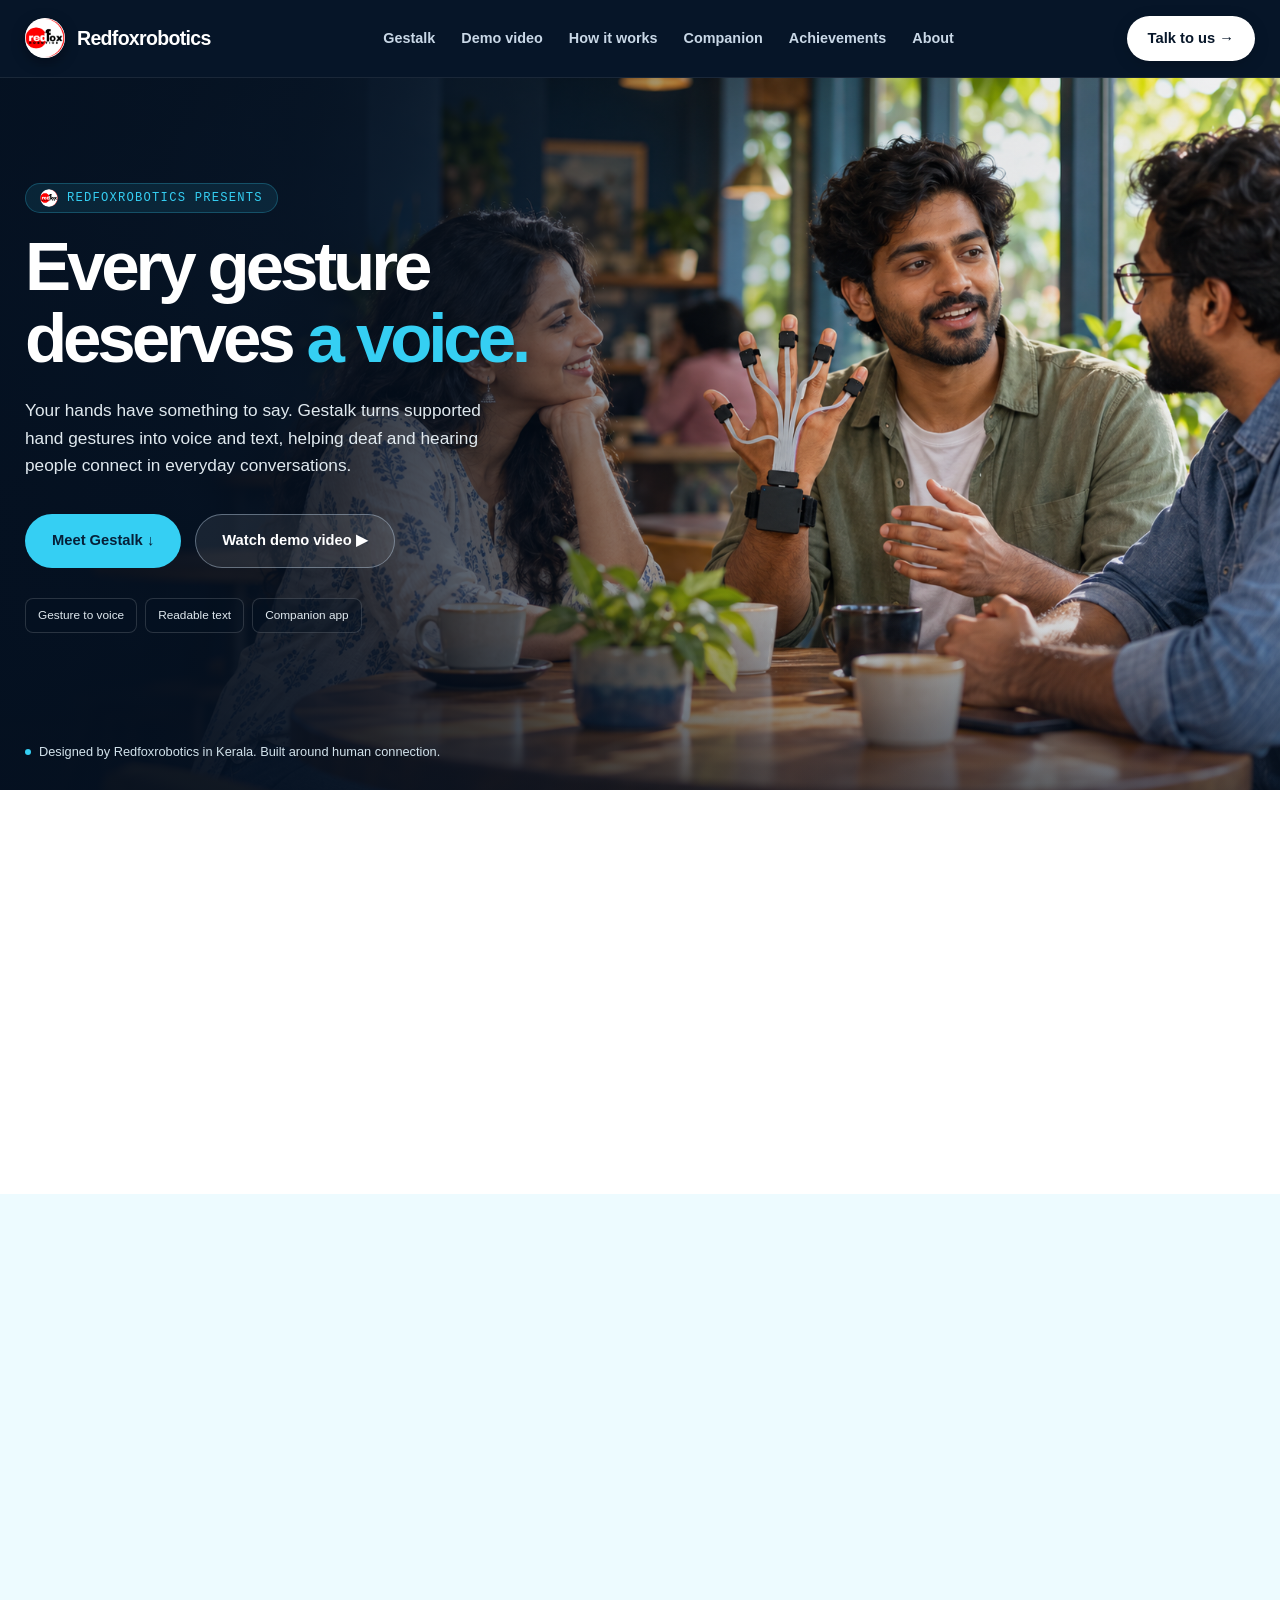
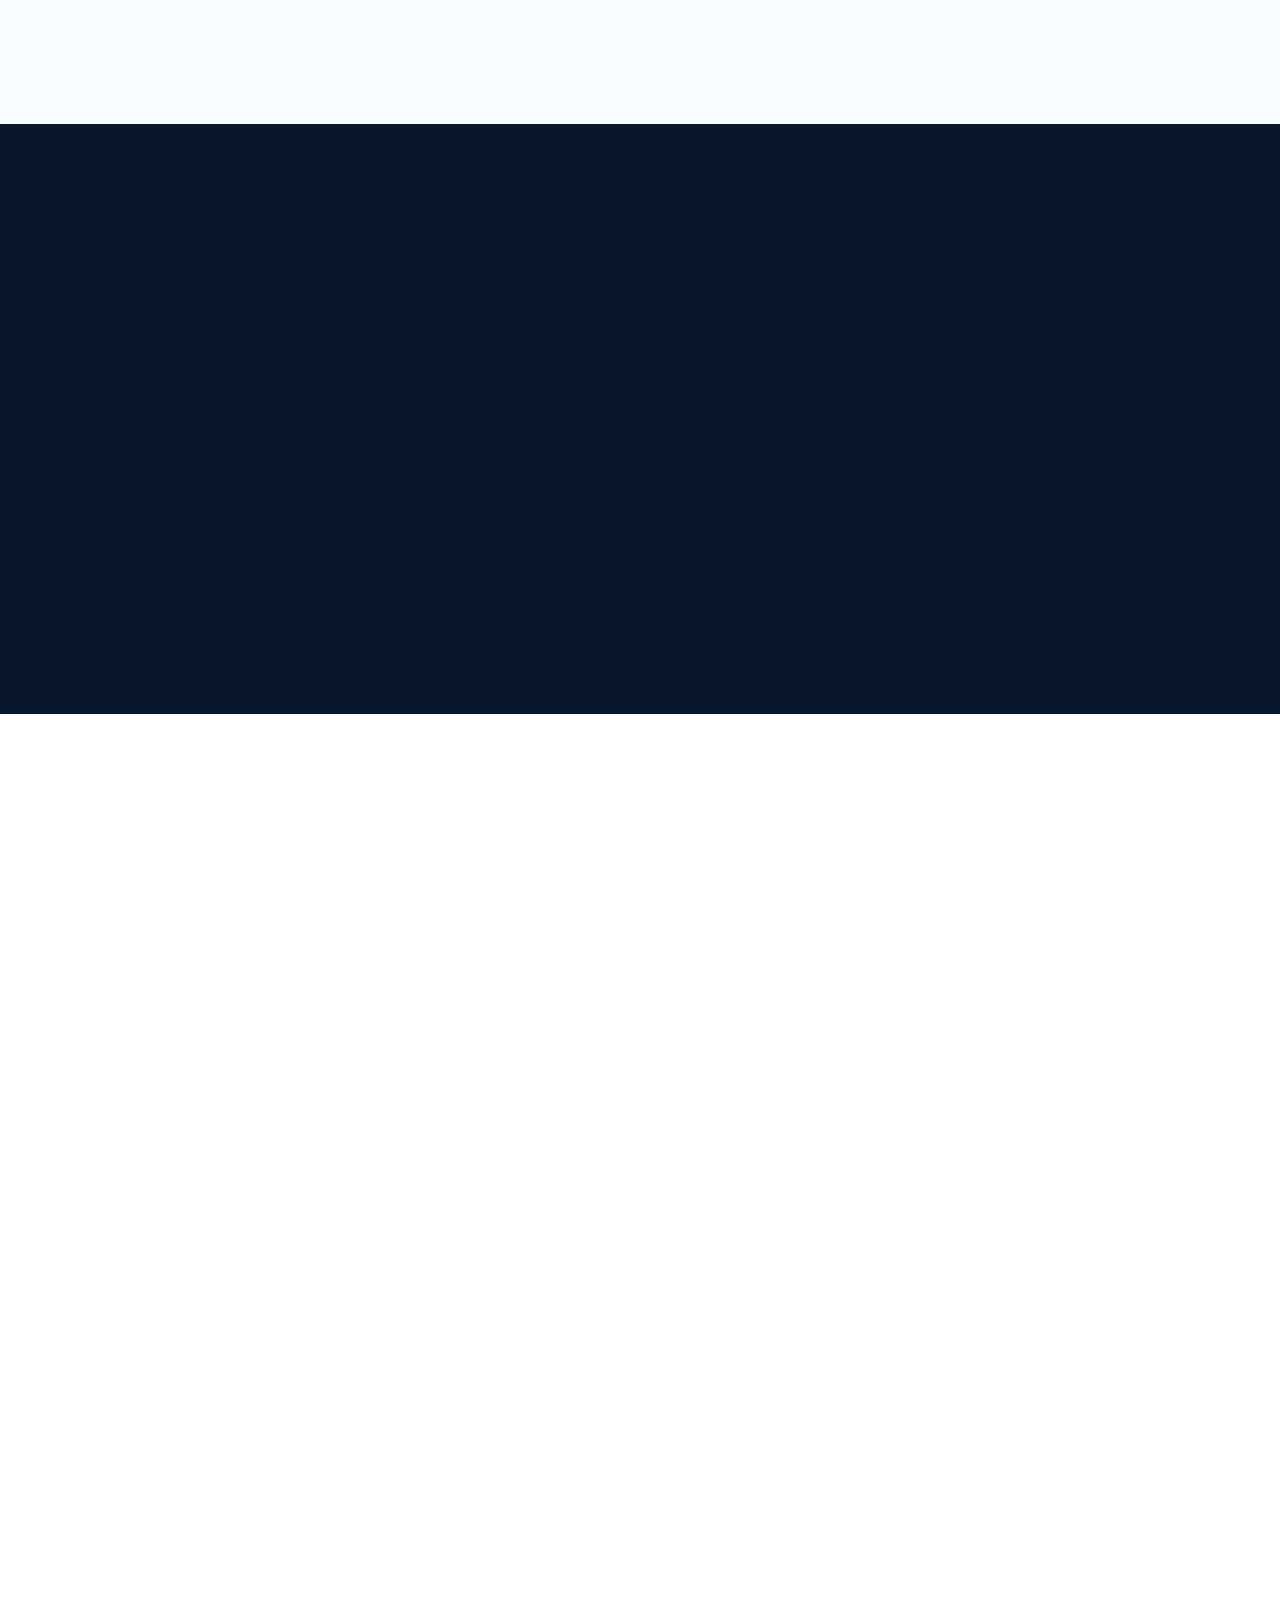
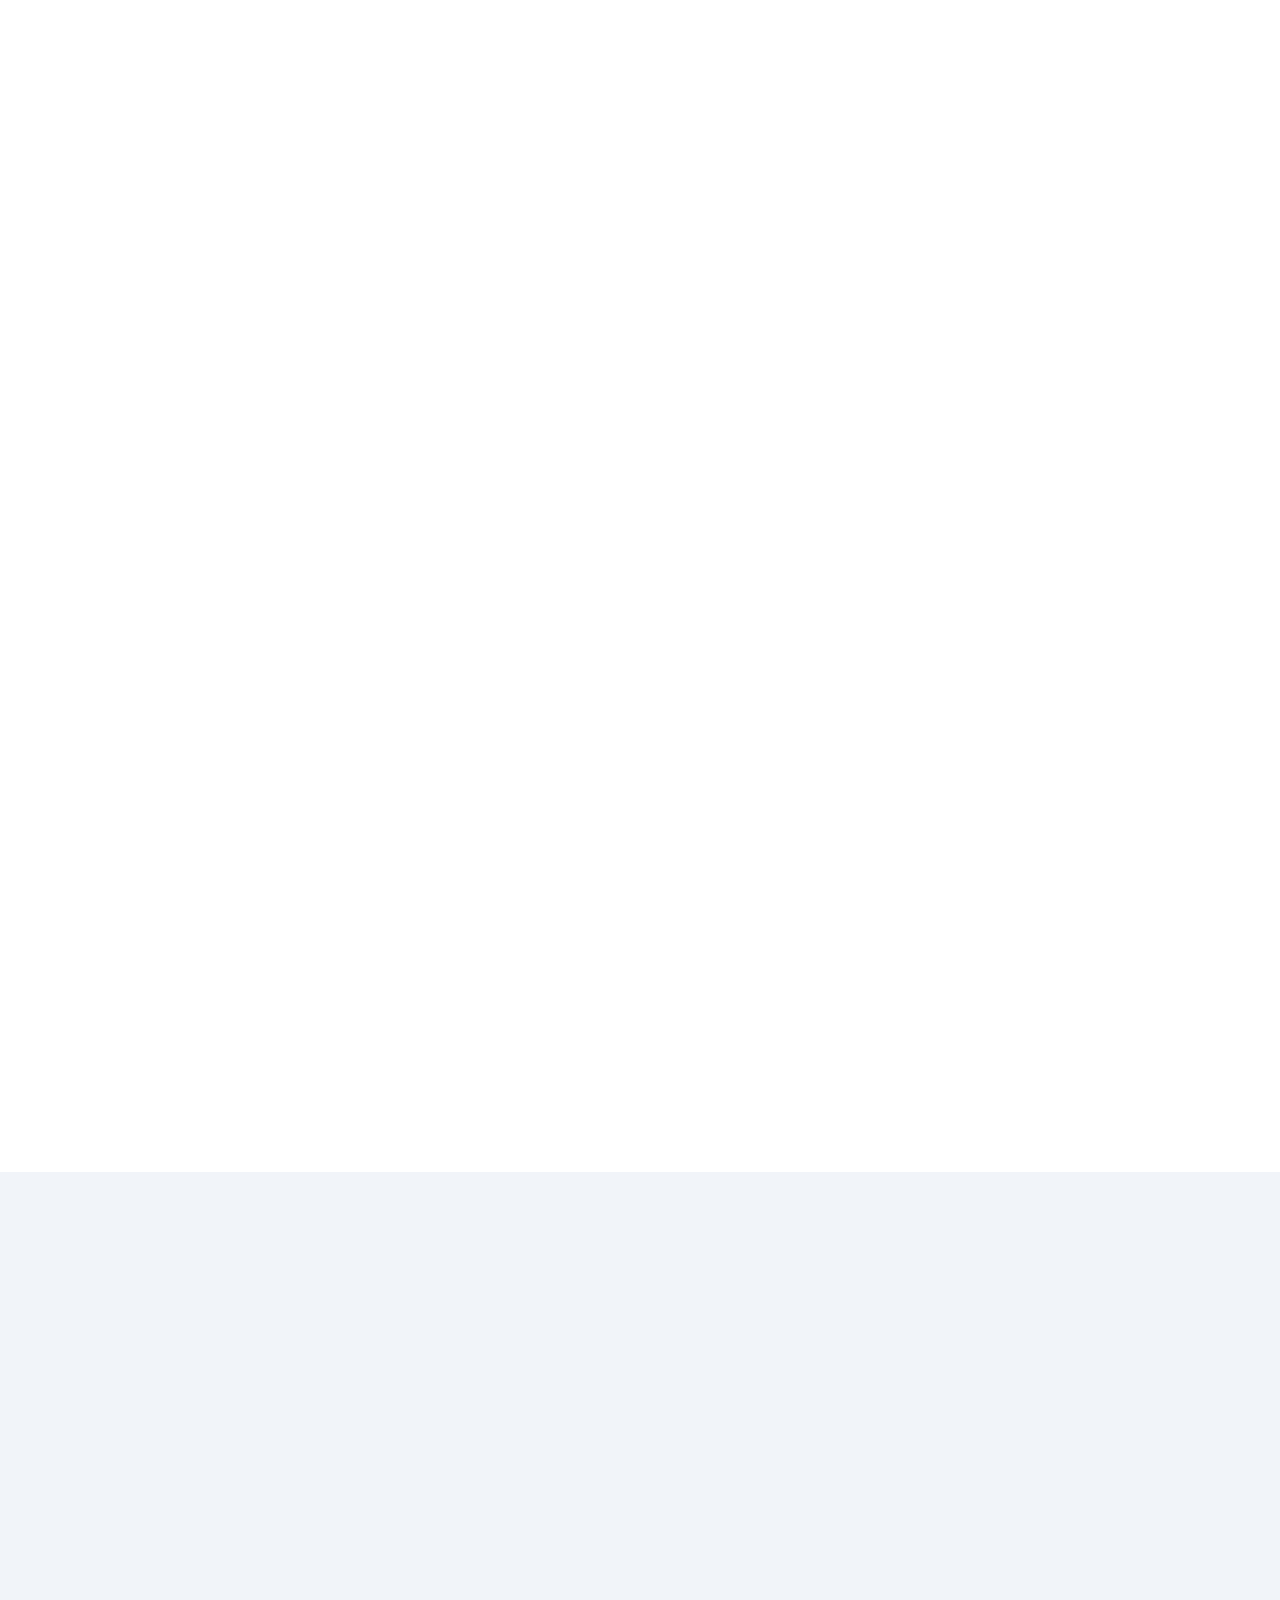
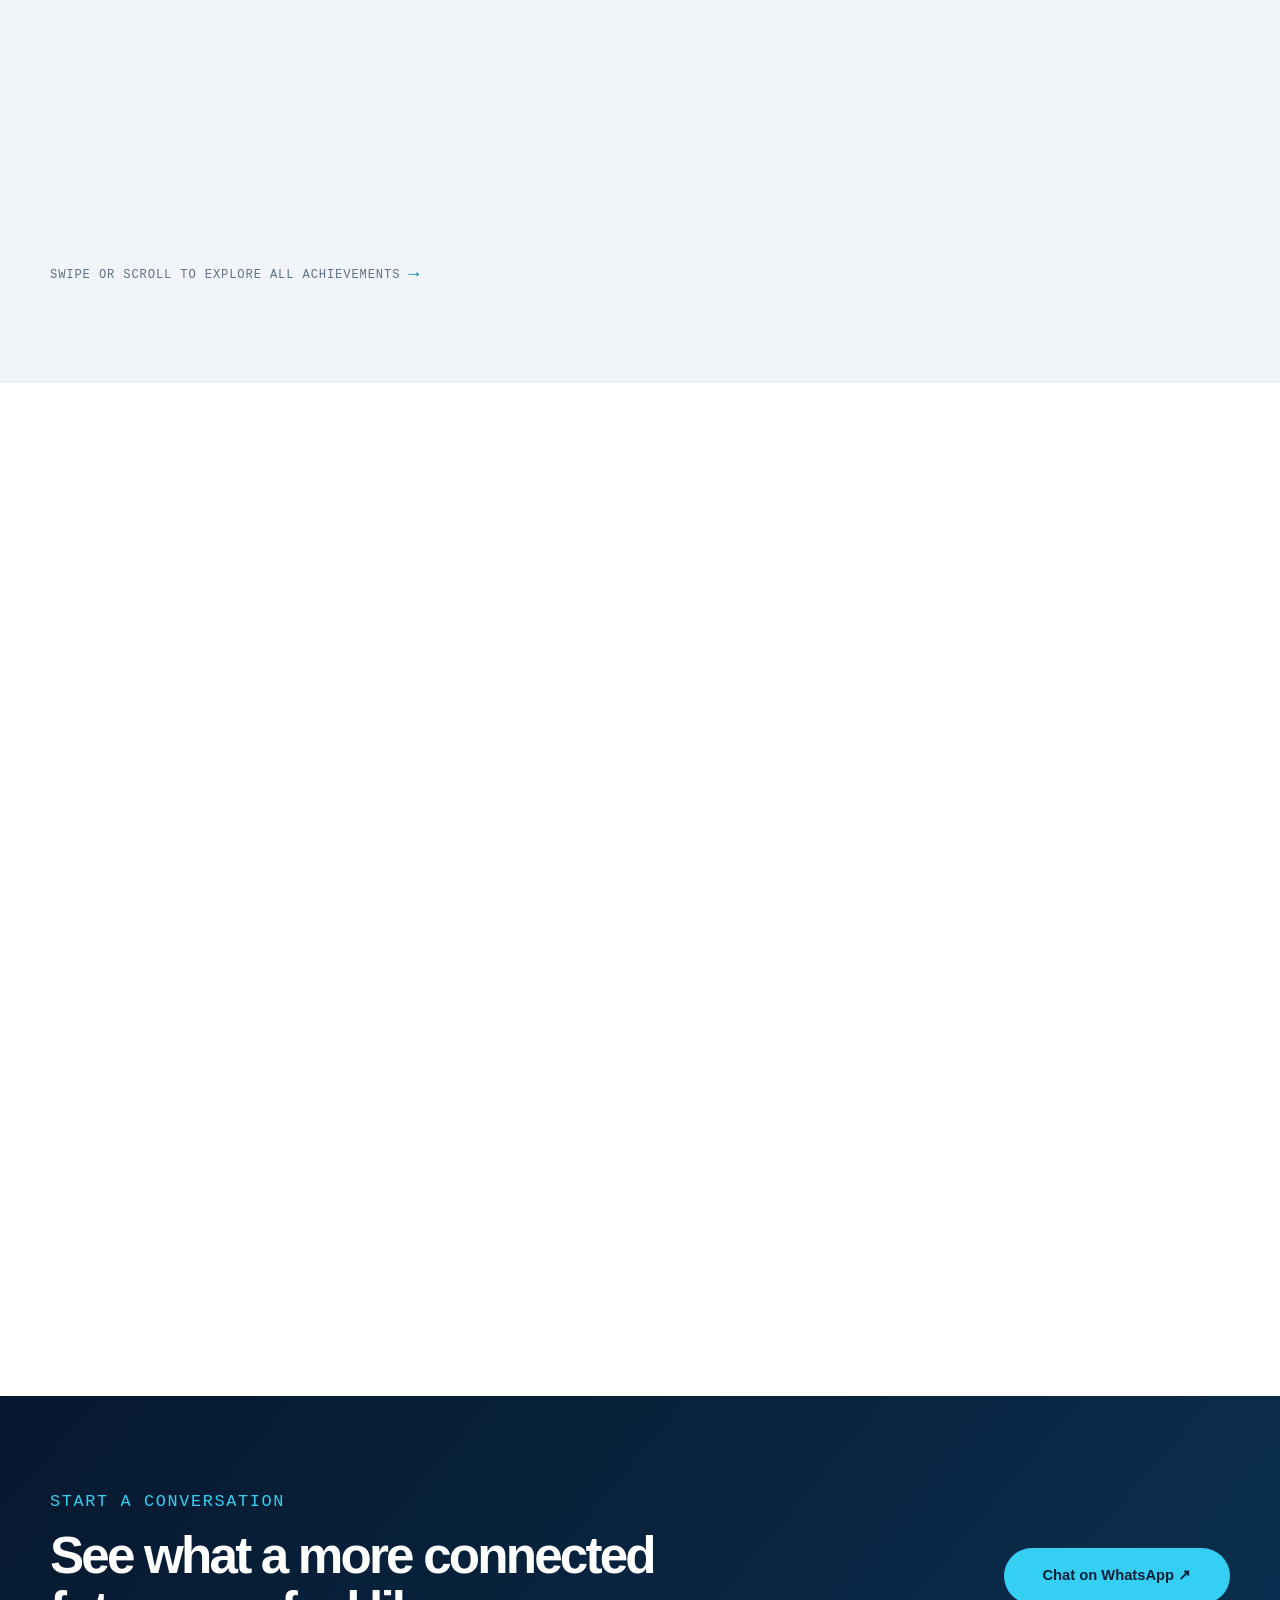
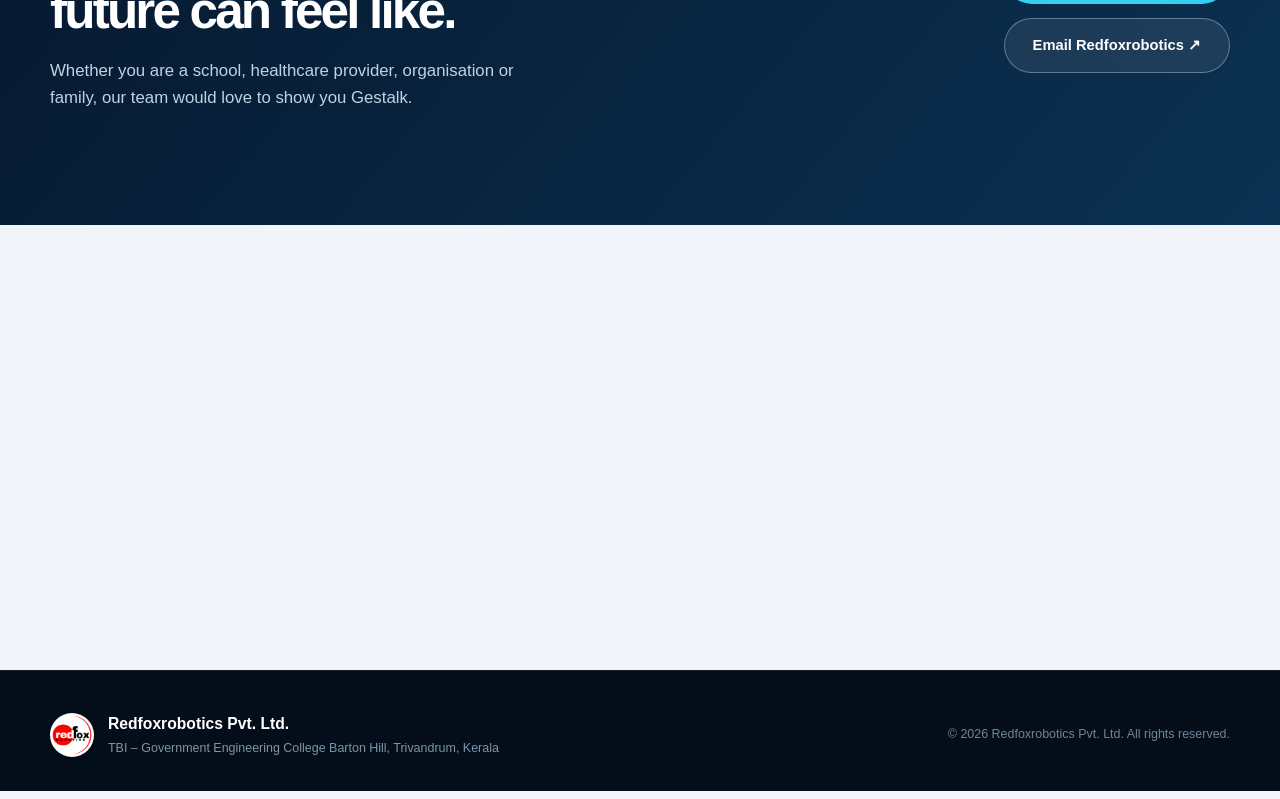
==== commit 734f9546: "feat: rename to Gestalk Video, add icon-only audio & fullscreen controls, remove story breakdown" ====
--- a/index.html
+++ b/index.html
@@ -2,7 +2,7 @@
 <html lang="en">
 <head>
   <meta charset="utf-8">
-    <meta http-equiv="Content-Security-Policy" content="default-src 'none'; script-src 'sha384-7DXUPCg74mYxNgppDCLoqrpyQdzJOE2G+R/zyNrCuTBvkaG6n8jb/wC7LJ+VkIeV'; script-src-attr 'none'; style-src 'self' https://fonts.googleapis.com; style-src-attr 'none'; font-src 'self' https://fonts.gstatic.com; img-src 'self' data:; media-src 'self'; connect-src 'none'; object-src 'none'; base-uri 'none'; form-action 'none'; frame-src 'none'; worker-src 'none'; upgrade-insecure-requests">
+    <meta http-equiv="Content-Security-Policy" content="default-src 'none'; script-src 'sha384-02oBN59KOgOOfk5yCLn2aHMWHiW/xt1GTZVcIBRXplCToCSi/8mWVgaqv7egP3rw'; script-src-attr 'none'; style-src 'self' https://fonts.googleapis.com; style-src-attr 'none'; font-src 'self' https://fonts.gstatic.com; img-src 'self' data:; media-src 'self'; connect-src 'none'; object-src 'none'; base-uri 'none'; form-action 'none'; frame-src 'none'; worker-src 'none'; upgrade-insecure-requests">
     <meta name="referrer" content="no-referrer">
   <meta name="viewport" content="width=device-width, initial-scale=1, viewport-fit=cover">
   <meta name="description" content="Redfoxrobotics presents Gestalk - smart communication glove turning hand gestures into voice and text for inclusive communication.">
@@ -106,7 +106,7 @@
               <li><span class="check" aria-hidden="true">✓</span><span><strong>Up to one-day battery life</strong>Battery life varies with usage and settings.</span></li>
             </ul>
             <div class="product-actions">
-              <a class="button primary" href="#demo">Watch video demo ▶</a>
+              <a class="button primary" href="#demo">Watch Gestalk Video ▶</a>
               <a class="button secondary" href="#how">Why Gestalk matters →</a>
             </div>
           </div>
@@ -114,15 +114,15 @@
       </div>
     </section>
 
-    <!-- 2-MINUTE PRODUCT FILM & DEMONSTRATION SHOWCASE -->
+    <!-- GESTALK VIDEO & DEMONSTRATION SHOWCASE -->
     <section class="demo-showcase" id="demo">
       <div class="container">
         <div class="section-heading reveal">
           <div>
-            <p class="kicker">Problem &amp; Solution Film</p>
+            <p class="kicker">Gestalk Video</p>
             <h2>Breaking barriers. Connecting people.</h2>
           </div>
-          <p>Watch the 2-minute film exploring the communication challenges faced by deaf and non-verbal communities, and how the Gestalk AI smart glove bridges the gap in real time.</p>
+          <p>See how the Gestalk AI smart glove bridges communication gaps, translating hand gestures into clear speech and text in real time.</p>
         </div>
 
         <div class="demo-showcase-content reveal">
@@ -130,7 +130,7 @@
           <div class="video-switcher" role="tablist" aria-label="Choose demonstration video">
             <button type="button" class="video-mode-pill active" id="pillFilm" role="tab" aria-selected="true" data-video="film">
               <span class="pill-dot" aria-hidden="true"></span>
-              <span class="pill-title">Problem &amp; Solution Film</span>
+              <span class="pill-title">Gestalk Video</span>
               <span class="pill-badge">2:00 min · 1080p</span>
             </button>
             <button type="button" class="video-mode-pill" id="pillDemo" role="tab" aria-selected="false" data-video="demo">
@@ -146,9 +146,8 @@
               <div class="video-theater-bar">
                 <div class="theater-bar-left">
                   <span class="theater-status-dot" aria-hidden="true"></span>
-                  <span class="theater-status-label" id="videoStatusLabel">Official Product Film</span>
-                </div>
-                <div class="theater-bar-center" id="videoChapterBadge">0:00 · The Challenge</div>
+                  <span class="theater-status-label" id="videoStatusLabel">Gestalk Video</span>
+                </div>
                 <div class="theater-bar-right">
                   <span class="theater-badge-hd">Full HD</span>
                   <span class="theater-badge-dur" id="videoDurationLabel">2:00</span>
@@ -165,67 +164,33 @@
                     <svg viewBox="0 0 24 24"><path d="M8 5v14l11-7z" fill="currentColor"/></svg>
                   </div>
                 </div>
-                <button type="button" class="video-sound-pill" id="videoSoundToggle" aria-label="Toggle video sound" aria-pressed="false">Tap for sound 🔈</button>
+                <div class="video-overlay-actions">
+                  <button type="button" class="video-icon-btn" id="videoSoundToggle" aria-label="Unmute audio" title="Unmute audio" aria-pressed="false">
+                    <svg class="icon-sound-off" viewBox="0 0 24 24" width="20" height="20" fill="none" stroke="currentColor" stroke-width="2" stroke-linecap="round" stroke-linejoin="round" aria-hidden="true">
+                      <polygon points="11 5 6 9 2 9 2 15 6 15 11 19 11 5"></polygon>
+                      <line x1="23" y1="9" x2="17" y2="15"></line>
+                      <line x1="17" y1="9" x2="23" y2="15"></line>
+                    </svg>
+                    <svg class="icon-sound-on" viewBox="0 0 24 24" width="20" height="20" fill="none" stroke="currentColor" stroke-width="2" stroke-linecap="round" stroke-linejoin="round" aria-hidden="true">
+                      <polygon points="11 5 6 9 2 9 2 15 6 15 11 19 11 5"></polygon>
+                      <path d="M19.07 4.93a10 10 0 0 1 0 14.14M15.54 8.46a5 5 0 0 1 0 7.07"></path>
+                    </svg>
+                  </button>
+                  <button type="button" class="video-icon-btn" id="videoFullscreenToggle" aria-label="Enter fullscreen" title="Enter fullscreen" aria-pressed="false">
+                    <svg class="icon-fullscreen-enter" viewBox="0 0 24 24" width="18" height="18" fill="none" stroke="currentColor" stroke-width="2" stroke-linecap="round" stroke-linejoin="round" aria-hidden="true">
+                      <path d="M8 3H5a2 2 0 0 0-2 2v3m18 0V5a2 2 0 0 0-2-2h-3m0 18h3a2 2 0 0 0 2-2v-3M3 16v3a2 2 0 0 0 2 2h3"></path>
+                    </svg>
+                    <svg class="icon-fullscreen-exit" viewBox="0 0 24 24" width="18" height="18" fill="none" stroke="currentColor" stroke-width="2" stroke-linecap="round" stroke-linejoin="round" aria-hidden="true">
+                      <path d="M4 14h6m0 0v6m0-6-7 7m17-11h-6m0 0V4m0 6 7-7m-7 17v-6m0 0h6m-6 0 7 7M10 4v6m0 0H4m6 0L3 3"></path>
+                    </svg>
+                  </button>
+                </div>
               </div>
             </div>
             <figcaption class="video-caption" id="videoCaption">
-              Official 2-Minute Product Film · Problem context, AI wearable breakthrough, and real-world impact by Redfoxrobotics
+              Gestalk Video · Problem context, AI wearable breakthrough, and real-world impact by Redfoxrobotics
             </figcaption>
           </figure>
-
-          <!-- Interactive Story & Chapter Milestones -->
-          <div class="video-story-section" id="filmChapters">
-            <div class="video-story-heading">
-              <span class="number">FILM CHAPTERS &amp; CORE TAKEAWAYS</span>
-              <h3>Explore the 2-minute story breakdown</h3>
-              <p>Click any milestone below to jump directly to that chapter in the film.</p>
-            </div>
-            <div class="video-story-grid" role="region" aria-label="Film chapter milestones">
-              <button type="button" class="story-chapter-card active" data-seek="0">
-                <div class="chapter-card-top">
-                  <span class="chapter-num">01</span>
-                  <span class="chapter-time">0:00</span>
-                </div>
-                <span class="chapter-tag">THE PROBLEM</span>
-                <h4>Everyday Barriers</h4>
-                <p>Millions of deaf &amp; non-verbal individuals struggle daily to express needs, thoughts, and feelings.</p>
-                <span class="chapter-jump-hint">Jump to 0:00 →</span>
-              </button>
-
-              <button type="button" class="story-chapter-card" data-seek="28">
-                <div class="chapter-card-top">
-                  <span class="chapter-num">02</span>
-                  <span class="chapter-time">0:28</span>
-                </div>
-                <span class="chapter-tag">THE INNOVATION</span>
-                <h4>Gestalk AI Smart Glove</h4>
-                <p>Wearable finger sensors and wrist intelligence capture subtle hand motions with millisecond latency.</p>
-                <span class="chapter-jump-hint">Jump to 0:28 →</span>
-              </button>
-
-              <button type="button" class="story-chapter-card" data-seek="52">
-                <div class="chapter-card-top">
-                  <span class="chapter-num">03</span>
-                  <span class="chapter-time">0:52</span>
-                </div>
-                <span class="chapter-tag">THE SOLUTION</span>
-                <h4>Threefold Output</h4>
-                <p>Instant translation to natural spoken voice in 12 major regional languages, live subtitles, and visual cards.</p>
-                <span class="chapter-jump-hint">Jump to 0:52 →</span>
-              </button>
-
-              <button type="button" class="story-chapter-card" data-seek="86">
-                <div class="chapter-card-top">
-                  <span class="chapter-num">04</span>
-                  <span class="chapter-time">1:26</span>
-                </div>
-                <span class="chapter-tag">DAILY LIFE</span>
-                <h4>Effortless Daily Wear</h4>
-                <p>Ergonomic lightweight fit with all-day battery life, zero wrist fatigue, and seamless app connectivity.</p>
-                <span class="chapter-jump-hint">Jump to 1:26 →</span>
-              </button>
-            </div>
-          </div>
 
           <div class="video-showcase-actions">
             <a class="button primary" href="#contact">Request a live demo ↗</a>
@@ -475,7 +440,7 @@
   </footer>
 
   <!-- SCRIPT -->
-  <script src="assets/js/site.js" integrity="sha384-7DXUPCg74mYxNgppDCLoqrpyQdzJOE2G+R/zyNrCuTBvkaG6n8jb/wC7LJ+VkIeV" defer></script>
+  <script src="assets/js/site.js" integrity="sha384-02oBN59KOgOOfk5yCLn2aHMWHiW/xt1GTZVcIBRXplCToCSi/8mWVgaqv7egP3rw" defer></script>
 </body>
 </html>
 
--- a/assets/css/site.css
+++ b/assets/css/site.css
@@ -1439,7 +1439,7 @@
 .gestalk-video-player {
   width: 100%;
   height: 100%;
-  object-fit: cover;
+  object-fit: contain;
   display: block;
   background: #000000;
 }
@@ -1489,32 +1489,65 @@
   background: rgba(0, 139, 179, 0.95);
 }
 
-/* Sound Toggle Pill */
-.video-sound-pill {
+/* Video Overlay Action Buttons (Sound & Fullscreen) */
+.video-overlay-actions {
   position: absolute;
   top: 14px;
   right: 14px;
   z-index: 5;
-  background: rgba(7, 22, 41, 0.88);
+  display: flex;
+  align-items: center;
+  gap: 10px;
+}
+.video-icon-btn {
+  width: 42px;
+  height: 42px;
+  border-radius: 50%;
+  background: rgba(7, 22, 41, 0.86);
   color: #ffffff;
-  border: 1px solid rgba(255, 255, 255, 0.32);
-  border-radius: 99px;
-  padding: 8px 16px;
-  font-family: 'DM Mono', monospace;
-  font-size: 0.82rem;
-  font-weight: 500;
+  border: 1px solid rgba(255, 255, 255, 0.3);
+  display: inline-flex;
+  align-items: center;
+  justify-content: center;
   cursor: pointer;
   backdrop-filter: blur(8px);
   -webkit-backdrop-filter: blur(8px);
-  box-shadow: 0 6px 18px rgba(0, 0, 0, 0.35);
+  box-shadow: 0 4px 16px rgba(0, 0, 0, 0.4);
   touch-action: manipulation;
-  transition: background 0.2s ease, transform 0.2s ease, border-color 0.2s ease;
-}
-.video-sound-pill:hover,
-.video-sound-pill:active {
+  transition: transform 0.18s ease, background 0.18s ease, border-color 0.18s ease, box-shadow 0.18s ease;
+  padding: 0;
+  -webkit-tap-highlight-color: transparent;
+}
+.video-icon-btn:hover,
+.video-icon-btn:active {
   background: rgba(0, 139, 179, 0.95);
   border-color: #35cff3;
-  transform: scale(1.04);
+  box-shadow: 0 6px 20px rgba(0, 139, 179, 0.45);
+  transform: scale(1.08);
+}
+.video-icon-btn svg {
+  display: block;
+  pointer-events: none;
+}
+/* Sound toggle icon states */
+.video-icon-btn .icon-sound-on {
+  display: none;
+}
+.video-icon-btn.is-active .icon-sound-off {
+  display: none;
+}
+.video-icon-btn.is-active .icon-sound-on {
+  display: block;
+}
+/* Fullscreen icon states */
+.video-icon-btn .icon-fullscreen-exit {
+  display: none;
+}
+.video-icon-btn.is-fullscreen .icon-fullscreen-enter {
+  display: none;
+}
+.video-icon-btn.is-fullscreen .icon-fullscreen-exit {
+  display: block;
 }
 
 /* Caption */
@@ -1527,144 +1560,6 @@
   line-height: 1.5;
 }
 
-/* Film Chapters & Story Section */
-.video-story-section {
-  margin-top: 48px;
-  width: 100%;
-  transition: opacity 0.3s ease;
-}
-.video-story-heading {
-  text-align: center;
-  max-width: 680px;
-  margin: 0 auto 28px;
-}
-.video-story-heading .number {
-  font-family: 'DM Mono', monospace;
-  font-size: 0.76rem;
-  letter-spacing: 0.12em;
-  color: var(--cyan-deep);
-  font-weight: 700;
-  text-transform: uppercase;
-  display: block;
-  margin-bottom: 6px;
-}
-.video-story-heading h3 {
-  font-size: clamp(1.5rem, 2.8vw, 2.15rem);
-  letter-spacing: -0.03em;
-  margin: 0 0 8px;
-  color: var(--ink);
-  line-height: 1.2;
-}
-.video-story-heading p {
-  color: #536479;
-  font-size: 0.98rem;
-  margin: 0;
-  line-height: 1.55;
-}
-
-/* Story Grid */
-.video-story-grid {
-  display: grid;
-  grid-template-columns: repeat(4, 1fr);
-  gap: 16px;
-  width: 100%;
-}
-.story-chapter-card {
-  display: flex;
-  flex-direction: column;
-  text-align: left;
-  padding: 22px 18px;
-  border-radius: 20px;
-  border: 1.5px solid var(--line);
-  background: #ffffff;
-  cursor: pointer;
-  transition: transform 0.25s ease, border-color 0.25s ease, box-shadow 0.25s ease, background 0.25s ease;
-  font-family: inherit;
-  position: relative;
-  -webkit-tap-highlight-color: transparent;
-}
-.story-chapter-card:hover {
-  transform: translateY(-3px);
-  border-color: var(--cyan);
-  box-shadow: 0 10px 24px rgba(7, 50, 86, 0.08);
-}
-.story-chapter-card.active {
-  border-color: #087894;
-  background: linear-gradient(180deg, #f0fafd 0%, #ffffff 100%);
-  box-shadow: 0 10px 28px rgba(0, 139, 179, 0.16);
-  transform: translateY(-2px);
-}
-.chapter-card-top {
-  display: flex;
-  justify-content: space-between;
-  align-items: center;
-  margin-bottom: 12px;
-}
-.chapter-num {
-  font-family: 'DM Mono', monospace;
-  font-size: 0.84rem;
-  font-weight: 700;
-  width: 32px;
-  height: 32px;
-  display: grid;
-  place-items: center;
-  border-radius: 10px;
-  background: #dff7fc;
-  color: #087894;
-  transition: all 0.2s ease;
-}
-.story-chapter-card.active .chapter-num {
-  background: #087894;
-  color: #ffffff;
-}
-.chapter-time {
-  font-family: 'DM Mono', monospace;
-  font-size: 0.76rem;
-  font-weight: 600;
-  color: #536479;
-  background: #f0f4f8;
-  padding: 3px 8px;
-  border-radius: 6px;
-}
-.chapter-tag {
-  font-family: 'DM Mono', monospace;
-  font-size: 0.7rem;
-  font-weight: 700;
-  letter-spacing: 0.08em;
-  color: #087894;
-  text-transform: uppercase;
-  margin-bottom: 4px;
-}
-.story-chapter-card h4 {
-  font-size: 1.05rem;
-  letter-spacing: -0.02em;
-  margin: 0 0 6px;
-  color: var(--ink);
-  line-height: 1.25;
-}
-.story-chapter-card p {
-  color: #607389;
-  font-size: 0.88rem;
-  line-height: 1.5;
-  margin: 0 0 14px;
-  flex-grow: 1;
-}
-.chapter-jump-hint {
-  font-family: 'DM Mono', monospace;
-  font-size: 0.78rem;
-  font-weight: 600;
-  color: #087894;
-  margin-top: auto;
-  display: inline-flex;
-  align-items: center;
-  gap: 4px;
-  transition: color 0.2s ease, transform 0.2s ease;
-}
-.story-chapter-card:hover .chapter-jump-hint {
-  color: var(--cyan-deep);
-  transform: translateX(3px);
-}
-
 /* Secondary button in showcase */
 .demo-showcase .button.secondary {
   border: 1.5px solid var(--line);
@@ -1687,12 +1582,26 @@
   flex-wrap: wrap;
 }
 
+/* Fullscreen support */
+.video-theater-frame:fullscreen,
+.video-theater-frame:-webkit-full-screen {
+  border: none;
+  border-radius: 0;
+  max-width: 100vw;
+  width: 100vw;
+  height: 100vh;
+  display: flex;
+  flex-direction: column;
+}
+.video-theater-frame:fullscreen .video-viewport,
+.video-theater-frame:-webkit-full-screen .video-viewport {
+  flex: 1;
+  height: 100%;
+  aspect-ratio: auto;
+}
+
 /* Responsive Breakpoints */
 @media (max-width: 991px) {
-  .video-story-grid {
-    grid-template-columns: repeat(2, 1fr);
-    gap: 14px;
-  }
   .video-cinema-stage {
     padding: 20px 18px 16px;
     border-radius: 28px;
@@ -1715,55 +1624,40 @@
     font-size: 0.88rem;
   }
   .video-cinema-stage {
-    padding: 14px 10px 12px;
-    border-radius: 22px;
+    padding: 10px 8px 12px;
+    border-radius: 20px;
+    width: 100%;
   }
   .video-theater-frame {
-    border-width: 3px;
-    border-radius: 18px;
+    border-width: 2px;
+    border-radius: 16px;
   }
   .video-theater-bar {
     padding: 8px 12px;
-    font-size: 0.76rem;
-  }
-  .theater-bar-center {
-    display: none;
-  }
-  .video-sound-pill {
-    top: 10px;
-    right: 10px;
-    padding: 6px 12px;
-    font-size: 0.76rem;
-  }
-  .video-story-section {
-    margin-top: 36px;
-  }
-  .video-story-heading {
-    margin-bottom: 20px;
-  }
-  .video-story-heading h3 {
-    font-size: clamp(1.4rem, 6vw, 1.85rem);
-  }
-  .video-story-grid {
-    grid-template-columns: 1fr;
-    gap: 12px;
-  }
-  .story-chapter-card {
-    padding: 16px 15px;
-    border-radius: 16px;
-  }
-  .story-chapter-card h4 {
-    font-size: 0.98rem;
-  }
-  .story-chapter-card p {
-    font-size: 0.85rem;
-    margin-bottom: 10px;
+    font-size: 0.74rem;
+  }
+  .video-overlay-actions {
+    top: 8px;
+    right: 8px;
+    gap: 6px;
+  }
+  .video-icon-btn {
+    width: 36px;
+    height: 36px;
+  }
+  .video-icon-btn svg {
+    width: 16px;
+    height: 16px;
+  }
+  .video-caption {
+    font-size: 0.8rem;
+    padding: 0 6px;
   }
   .video-showcase-actions {
     flex-direction: column;
     gap: 10px;
     width: 100%;
-    margin-top: 28px;
+    margin-top: 24px;
   }
   .video-showcase-actions .button {
     width: 100%;
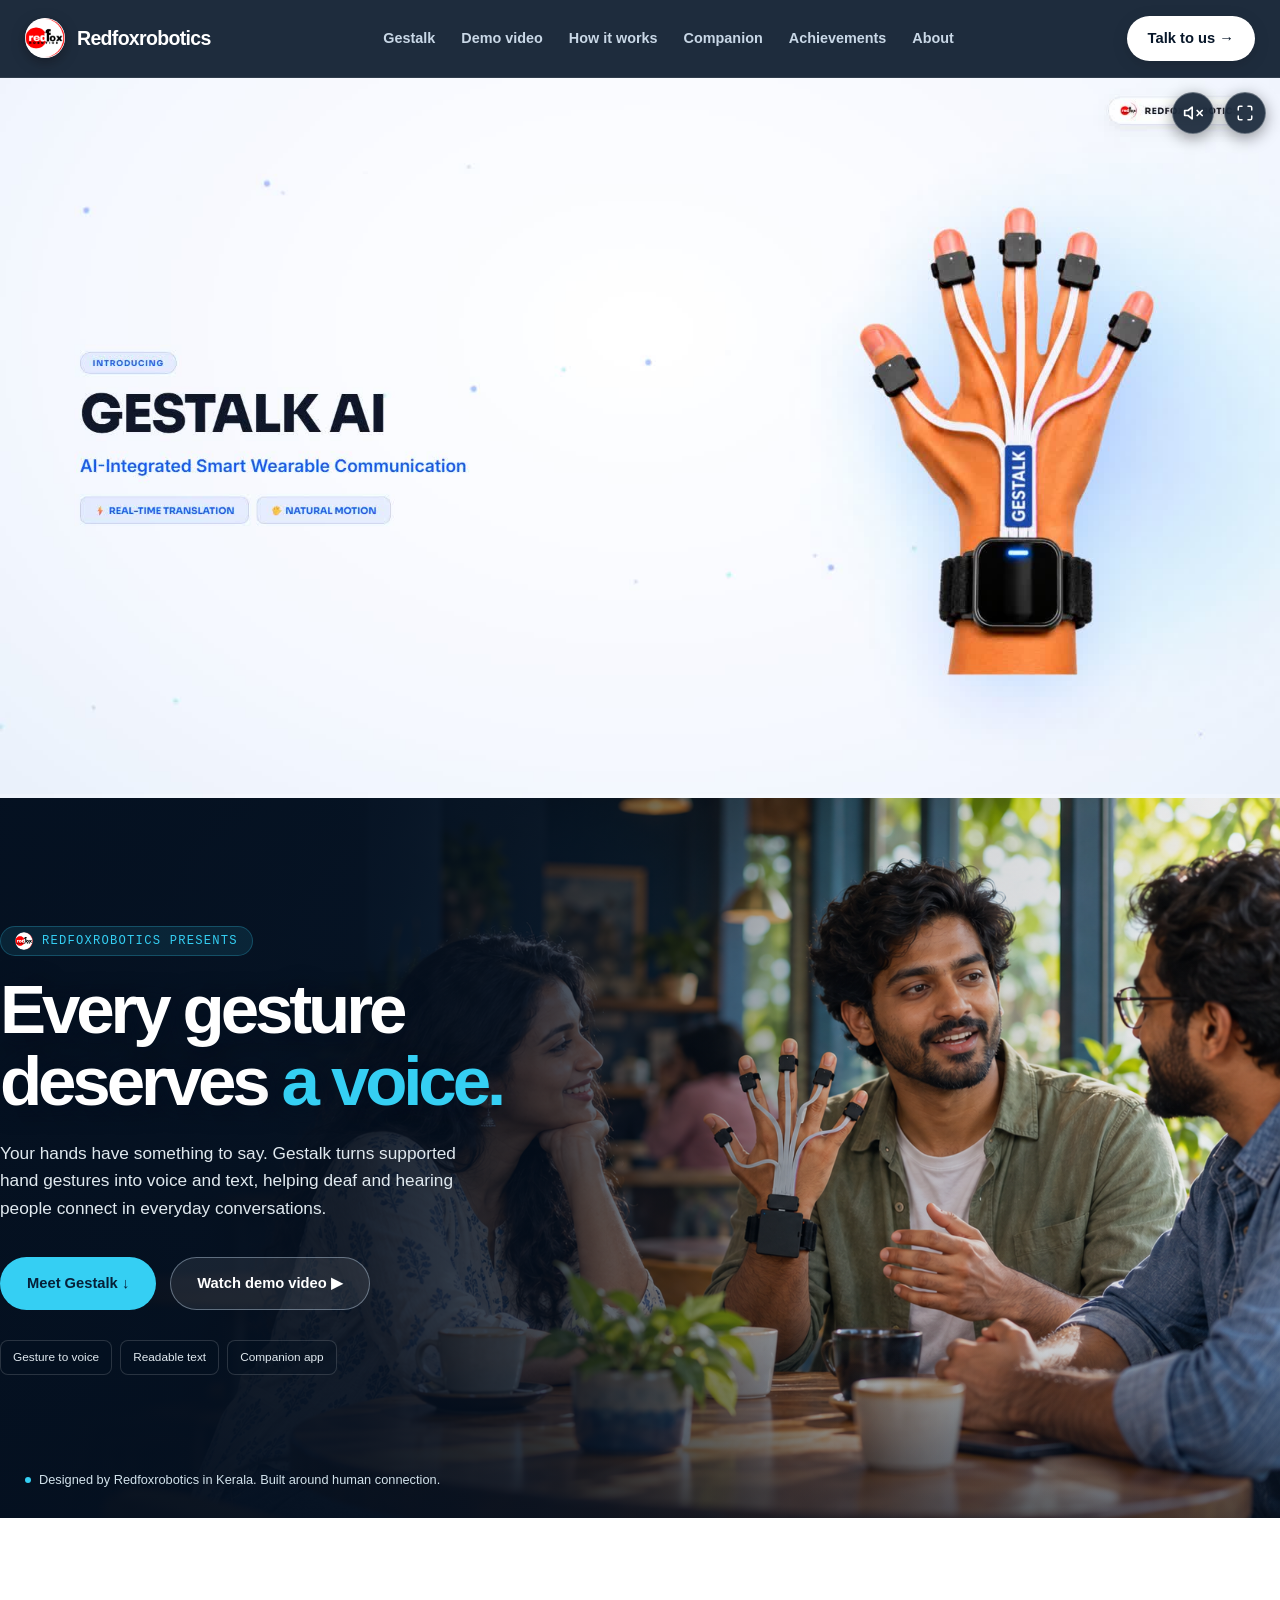
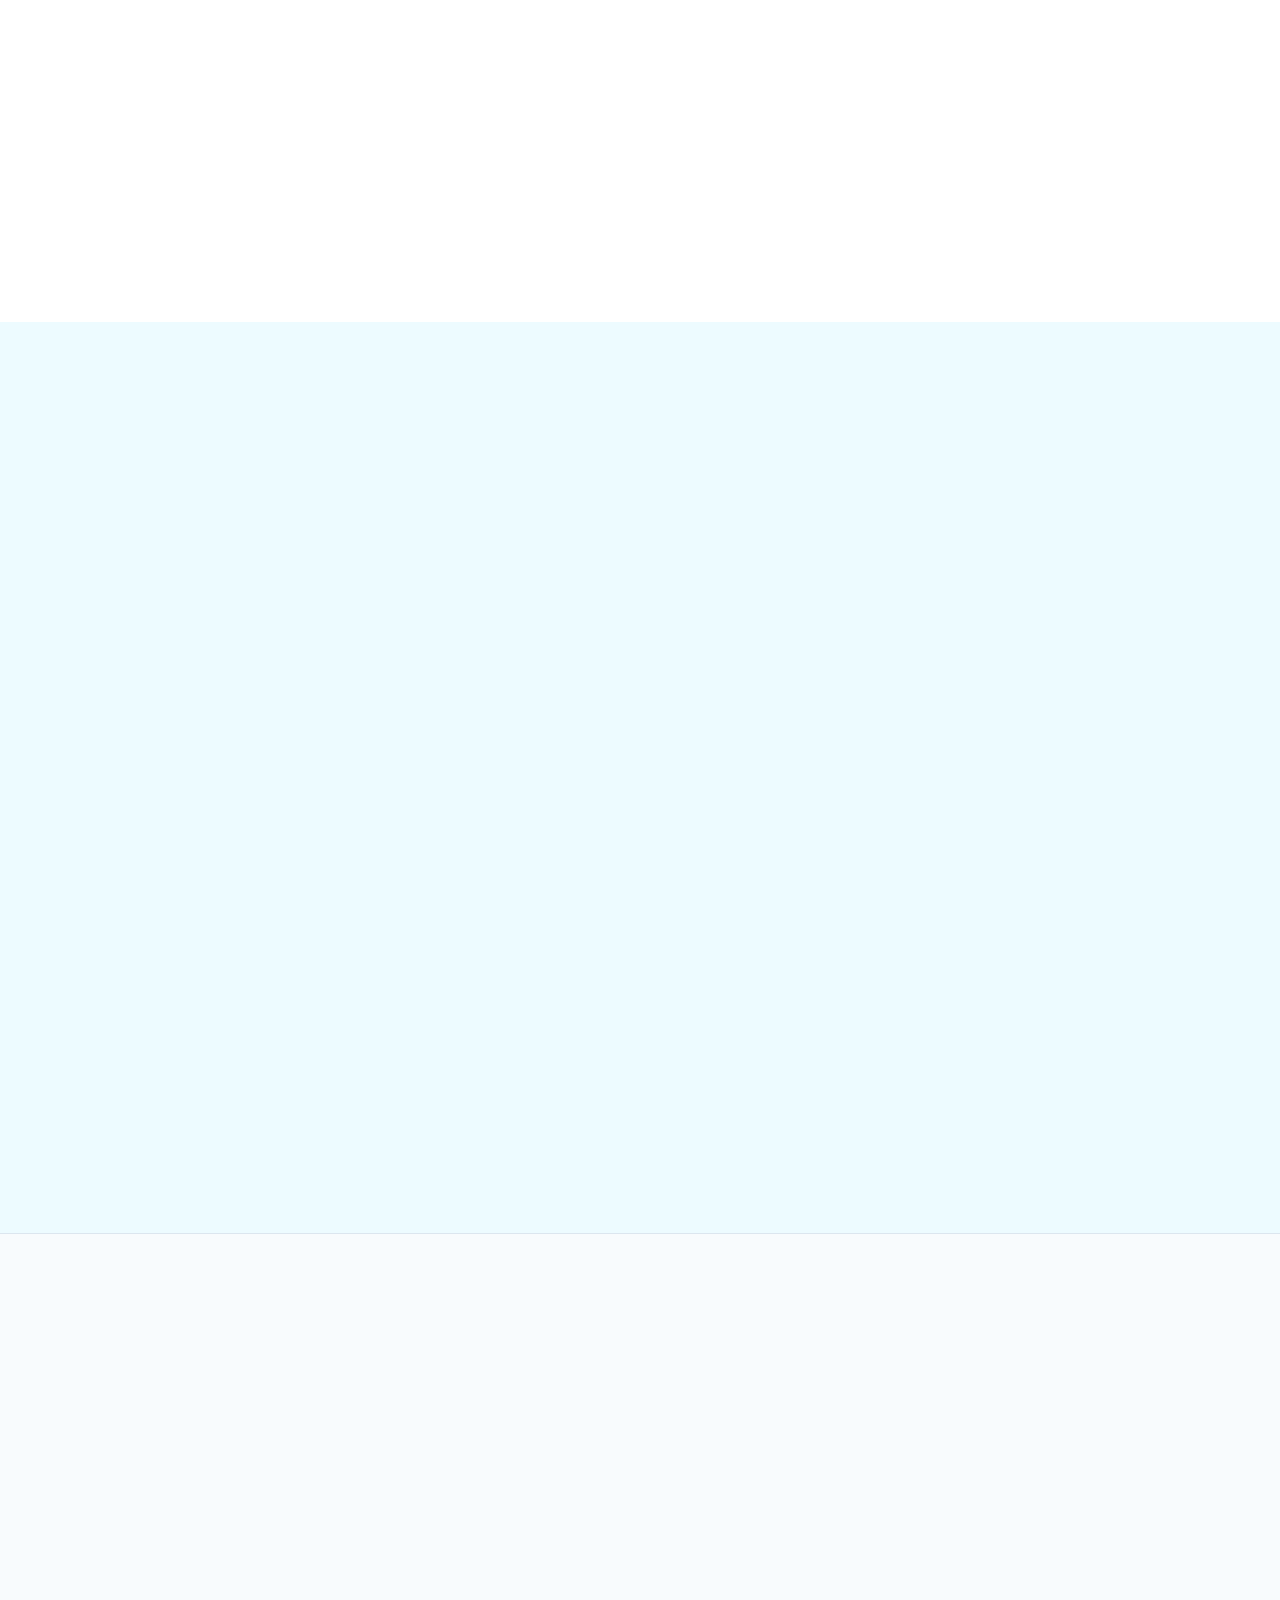
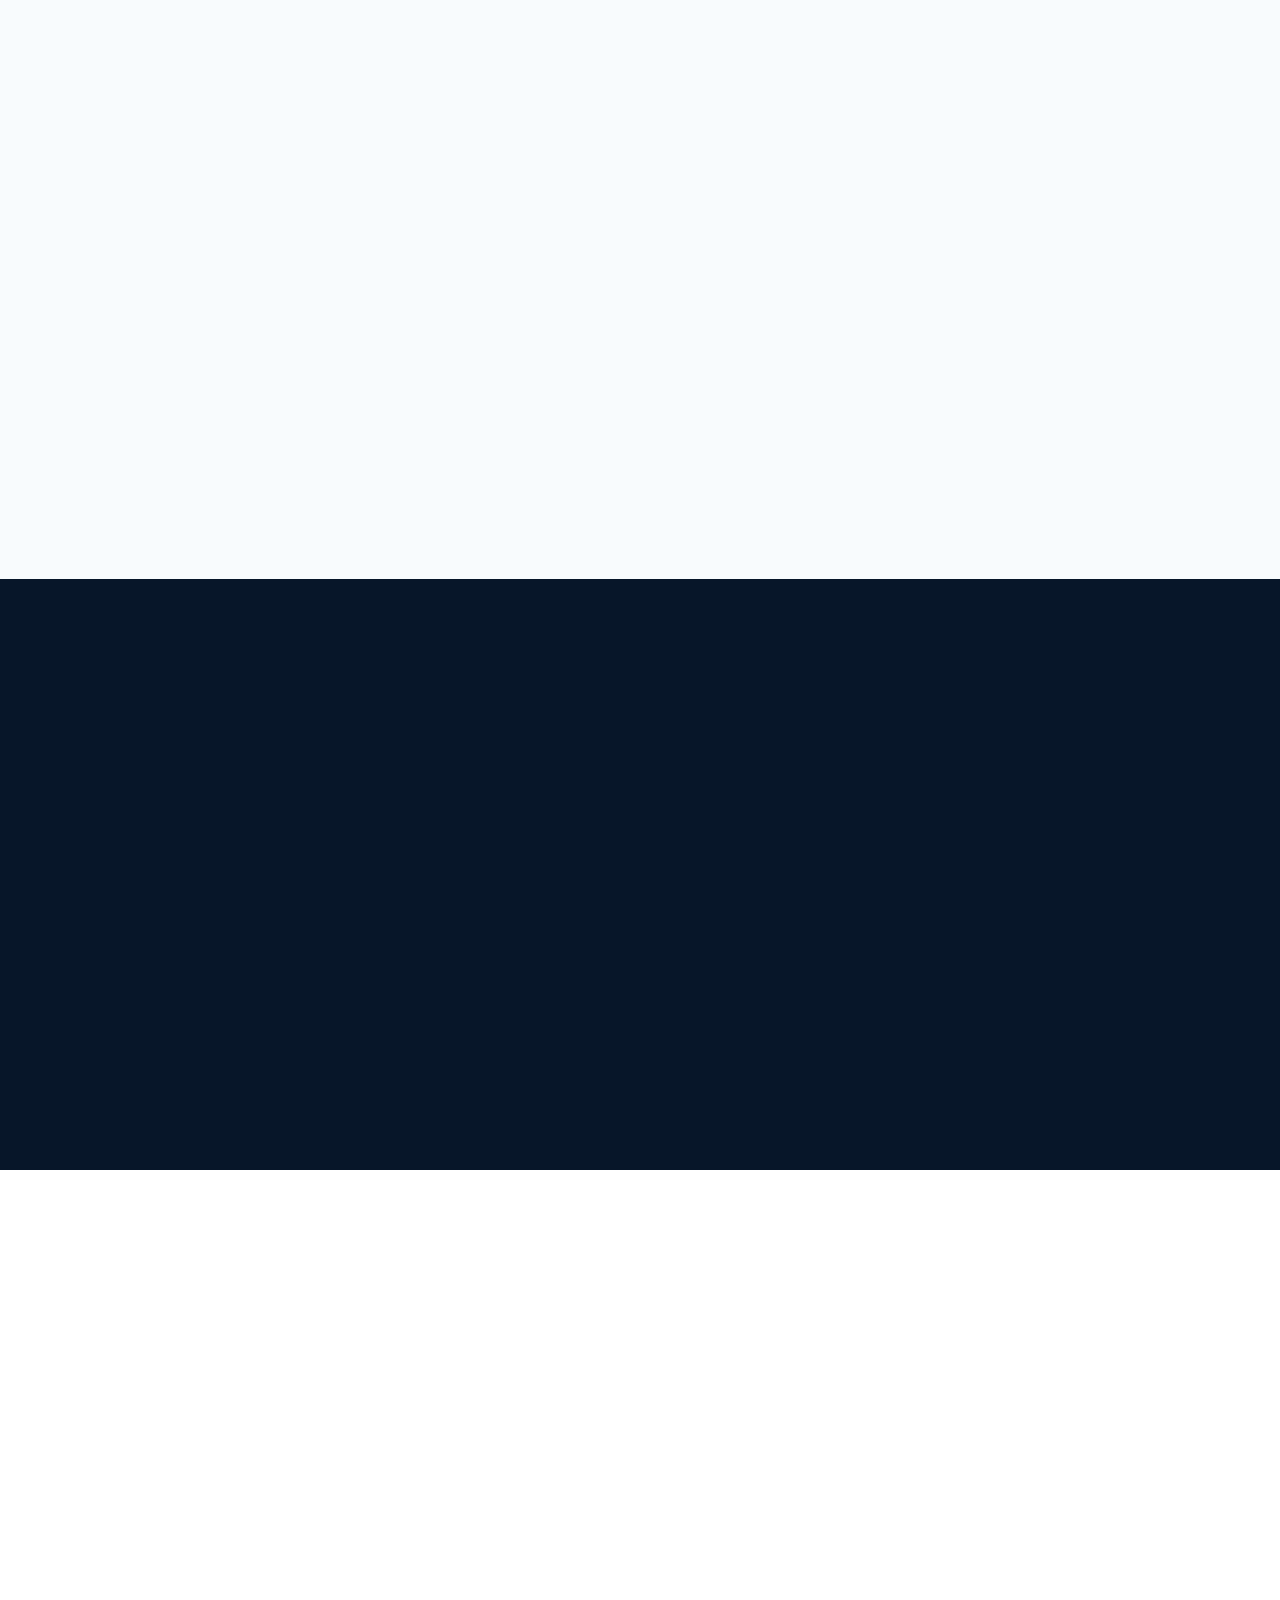
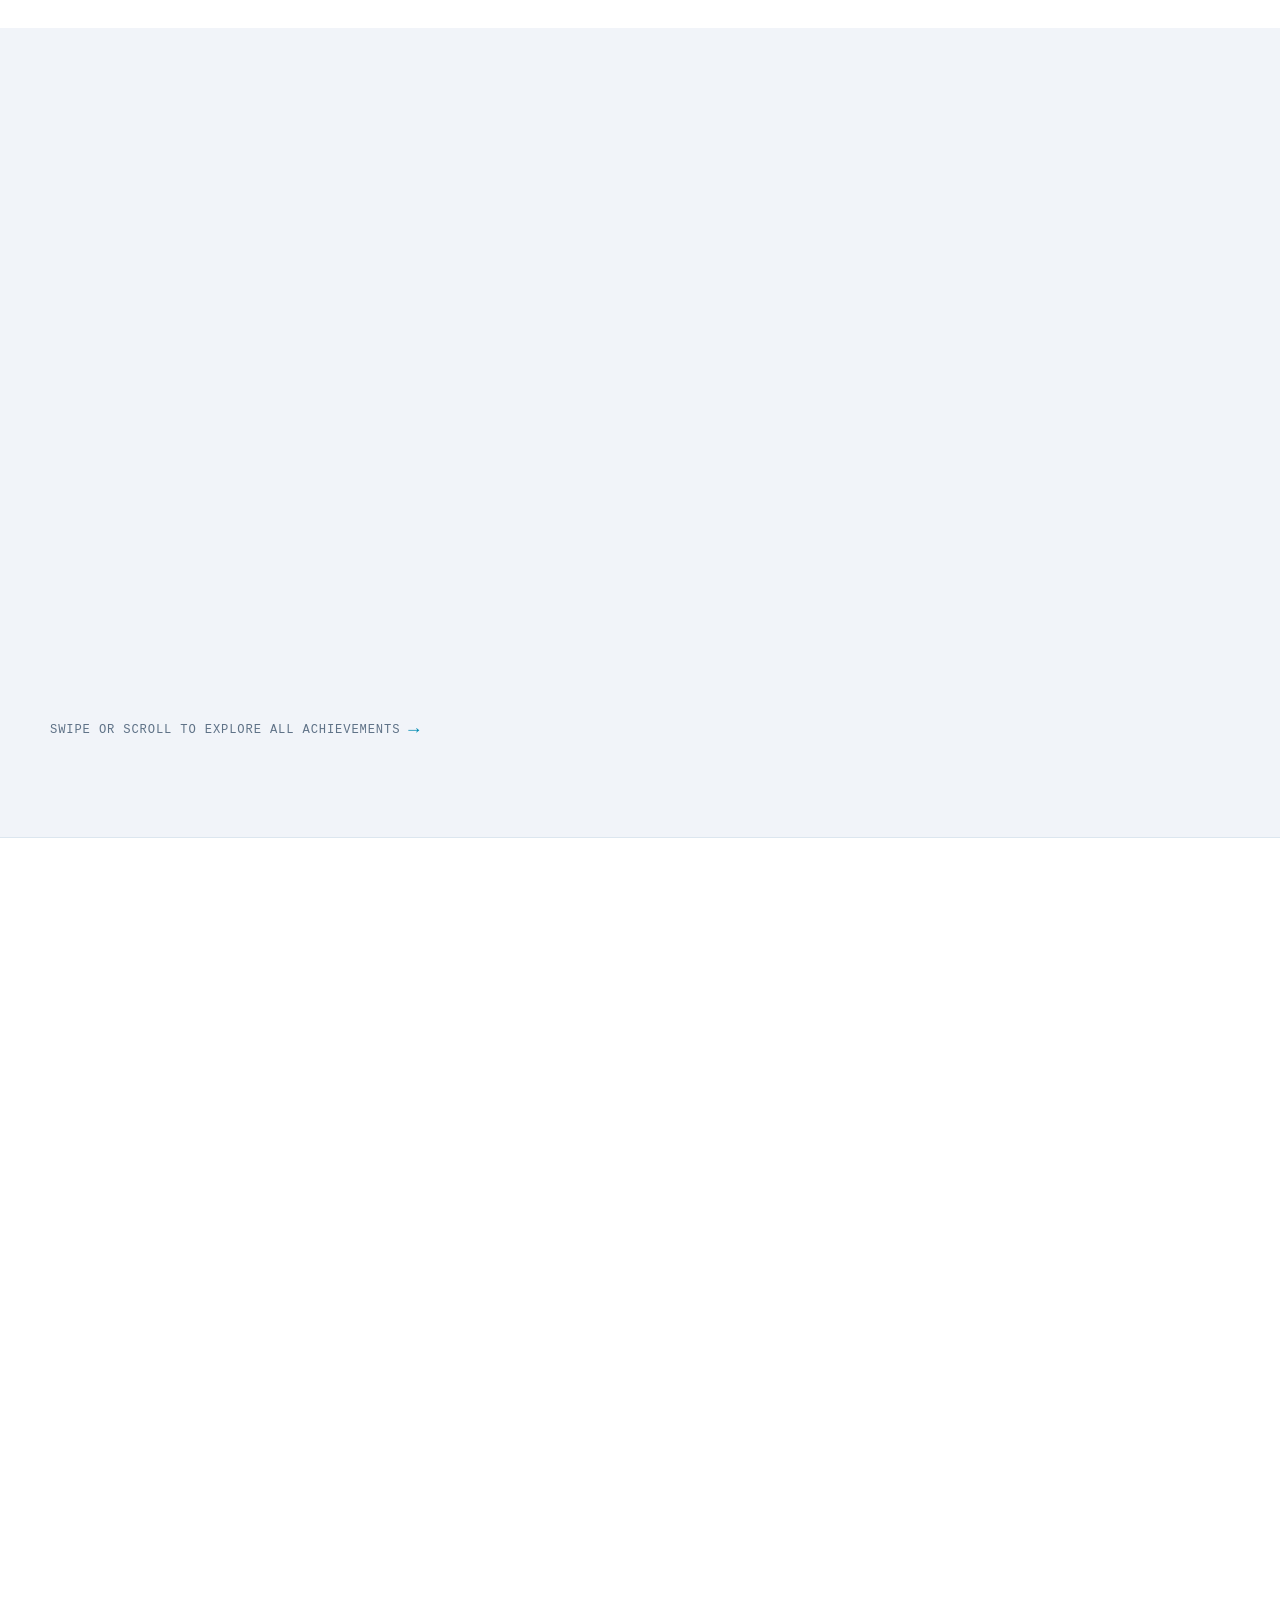
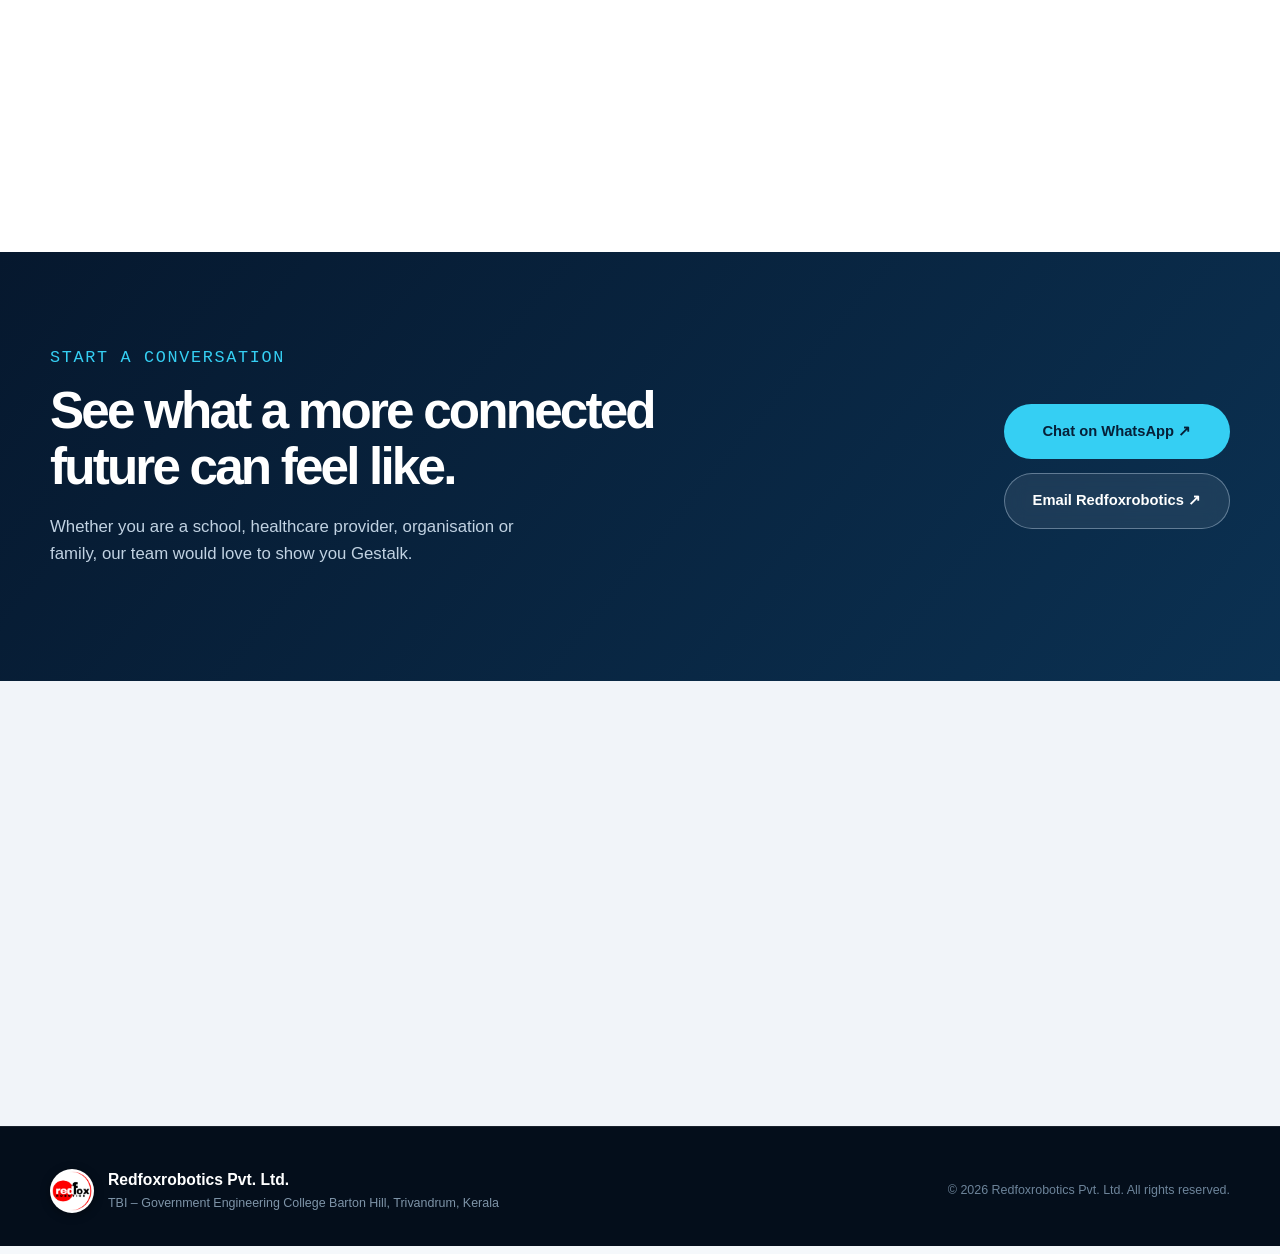
==== commit bd981cfa: "feat: opening Gestalk video with slim progress line, restored high-contrast hero, side-by-side demo " ====
--- a/index.html
+++ b/index.html
@@ -2,7 +2,7 @@
 <html lang="en">
 <head>
   <meta charset="utf-8">
-    <meta http-equiv="Content-Security-Policy" content="default-src 'none'; script-src 'sha384-02oBN59KOgOOfk5yCLn2aHMWHiW/xt1GTZVcIBRXplCToCSi/8mWVgaqv7egP3rw'; script-src-attr 'none'; style-src 'self' https://fonts.googleapis.com; style-src-attr 'none'; font-src 'self' https://fonts.gstatic.com; img-src 'self' data:; media-src 'self'; connect-src 'none'; object-src 'none'; base-uri 'none'; form-action 'none'; frame-src 'none'; worker-src 'none'; upgrade-insecure-requests">
+    <meta http-equiv="Content-Security-Policy" content="default-src 'none'; script-src 'sha384-QLX1p9nzV6NfV30TYfRJLKOZUHgTvcQamyzpW3vjghV6FyVqHl8ncCTC0/jVmYP9'; script-src-attr 'none'; style-src 'self' https://fonts.googleapis.com; style-src-attr 'none'; font-src 'self' https://fonts.gstatic.com; img-src 'self' data:; media-src 'self'; connect-src 'none'; object-src 'none'; base-uri 'none'; form-action 'none'; frame-src 'none'; worker-src 'none'; upgrade-insecure-requests">
     <meta name="referrer" content="no-referrer">
   <meta name="viewport" content="width=device-width, initial-scale=1, viewport-fit=cover">
   <meta name="description" content="Redfoxrobotics presents Gestalk - smart communication glove turning hand gestures into voice and text for inclusive communication.">
@@ -47,8 +47,56 @@
 
   <!-- MAIN CONTENT -->
   <main id="top">
-    <!-- HERO SECTION -->
-    <section class="hero">
+    <!-- HERO OPENING VIDEO SHOWCASE (100% PERFECT 16:9 ACTUAL VIDEO RATIO) -->
+    <section class="hero-video-stage" id="openingVideo" aria-label="Gestalk Opening Video">
+      <div class="hero-video-container">
+        <video id="heroVideo" class="hero-video-element" playsinline preload="auto" loop poster="gestalk-film-poster.jpg">
+          <source src="gestalk-product-film.mp4" type="video/mp4">
+          Your browser does not support HTML5 video.
+        </video>
+      </div>
+
+      <!-- Center: Play / Pause Button (Fades out during playback, ZERO text covering the video) -->
+      <div class="hero-video-center">
+        <button type="button" class="hero-play-pause-btn" id="heroPlayPauseBtn" aria-label="Play or pause video" title="Play / Pause">
+          <svg class="hero-icon-play" viewBox="0 0 24 24" width="38" height="38" fill="currentColor">
+            <polygon points="7 4 20 12 7 20 7 4"></polygon>
+          </svg>
+          <svg class="hero-icon-pause" viewBox="0 0 24 24" width="38" height="38" fill="currentColor">
+            <rect x="6" y="4" width="4" height="16" rx="1.5"></rect>
+            <rect x="14" y="4" width="4" height="16" rx="1.5"></rect>
+          </svg>
+        </button>
+      </div>
+
+      <!-- Top-Right Floating Controls (Sound & Fullscreen) -->
+      <div class="hero-video-top-controls">
+        <button type="button" class="hero-ctrl-btn" id="heroSoundToggle" aria-label="Toggle sound" title="Sound: Default (On)">
+          <svg class="hero-sound-off" viewBox="0 0 24 24" width="20" height="20" fill="none" stroke="currentColor" stroke-width="2" stroke-linecap="round" stroke-linejoin="round">
+            <polygon points="11 5 6 9 2 9 2 15 6 15 11 19 11 5"></polygon>
+            <line x1="23" y1="9" x2="17" y2="15"></line>
+            <line x1="17" y1="9" x2="23" y2="15"></line>
+          </svg>
+          <svg class="hero-sound-on" viewBox="0 0 24 24" width="20" height="20" fill="none" stroke="currentColor" stroke-width="2" stroke-linecap="round" stroke-linejoin="round">
+            <polygon points="11 5 6 9 2 9 2 15 6 15 11 19 11 5"></polygon>
+            <path d="M19.07 4.93a10 10 0 0 1 0 14.14M15.54 8.46a5 5 0 0 1 0 7.07"></path>
+          </svg>
+        </button>
+        <button type="button" class="hero-ctrl-btn" id="heroFullscreenBtn" aria-label="Full screen" title="Full Screen">
+          <svg viewBox="0 0 24 24" width="18" height="18" fill="none" stroke="currentColor" stroke-width="2" stroke-linecap="round" stroke-linejoin="round">
+            <path d="M8 3H5a2 2 0 0 0-2 2v3m18 0V5a2 2 0 0 0-2-2h-3m0 18h3a2 2 0 0 0 2-2v-3M3 16v3a2 2 0 0 0 2 2h3"></path>
+          </svg>
+        </button>
+      </div>
+
+      <!-- Slim Bottom Video Progress Line (Clean & Unobtrusive) -->
+      <div class="hero-progress-line" id="heroProgressTrack" role="slider" aria-label="Video timeline" aria-valuenow="0" aria-valuemin="0" aria-valuemax="100">
+        <div class="hero-progress-fill" id="heroProgressFill"></div>
+      </div>
+    </section>
+
+    <!-- HERO SECTION WITH EXISTING AI IMAGE & ORIGINAL CONTENT -->
+    <section class="hero" id="hero">
       <figure class="hero-scene">
         <img class="hero-image" src="gestalk-conversation-hero.png" alt="A person wearing the Gestalk smart glove and sharing a relaxed conversation with two friends" width="1672" height="941" fetchpriority="high" decoding="async">
       </figure>
@@ -106,7 +154,7 @@
               <li><span class="check" aria-hidden="true">✓</span><span><strong>Up to one-day battery life</strong>Battery life varies with usage and settings.</span></li>
             </ul>
             <div class="product-actions">
-              <a class="button primary" href="#demo">Watch Gestalk Video ▶</a>
+              <a class="button primary" href="#demo">Watch Gestalk Smart Glove ▶</a>
               <a class="button secondary" href="#how">Why Gestalk matters →</a>
             </div>
           </div>
@@ -114,89 +162,92 @@
       </div>
     </section>
 
-    <!-- GESTALK VIDEO & DEMONSTRATION SHOWCASE -->
+    <!-- GESTALK SMART GLOVE DEMO SHOWCASE (REEL ON LEFT, TEXT ON RIGHT) -->
     <section class="demo-showcase" id="demo">
       <div class="container">
-        <div class="section-heading reveal">
-          <div>
-            <p class="kicker">Gestalk Video</p>
-            <h2>Breaking barriers. Connecting people.</h2>
-          </div>
-          <p>See how the Gestalk AI smart glove bridges communication gaps, translating hand gestures into clear speech and text in real time.</p>
-        </div>
-
-        <div class="demo-showcase-content reveal">
-          <!-- Video Selection Switcher -->
-          <div class="video-switcher" role="tablist" aria-label="Choose demonstration video">
-            <button type="button" class="video-mode-pill active" id="pillFilm" role="tab" aria-selected="true" data-video="film">
-              <span class="pill-dot" aria-hidden="true"></span>
-              <span class="pill-title">Gestalk Video</span>
-              <span class="pill-badge">2:00 min · 1080p</span>
-            </button>
-            <button type="button" class="video-mode-pill" id="pillDemo" role="tab" aria-selected="false" data-video="demo">
-              <span class="pill-dot" aria-hidden="true"></span>
-              <span class="pill-title">Live Prototype Demo</span>
-              <span class="pill-badge">0:41 min</span>
-            </button>
-          </div>
-
-          <!-- Cinema Theater Stage -->
-          <figure class="video-cinema-stage">
-            <div class="video-theater-frame mode-film" id="videoFrame">
-              <div class="video-theater-bar">
-                <div class="theater-bar-left">
-                  <span class="theater-status-dot" aria-hidden="true"></span>
-                  <span class="theater-status-label" id="videoStatusLabel">Gestalk Video</span>
+        <div class="demo-reel-layout reveal">
+          <!-- LEFT COLUMN: REEL VIDEO -->
+          <div class="demo-reel-media">
+            <figure class="video-cinema-stage">
+              <div class="video-theater-frame mode-demo" id="videoFrame">
+                <div class="video-theater-bar">
+                  <div class="theater-bar-left">
+                    <span class="theater-status-dot" aria-hidden="true"></span>
+                    <span class="theater-status-label" id="videoStatusLabel">Gestalk Smart Glove</span>
+                  </div>
+                  <div class="theater-bar-right">
+                    <span class="theater-badge-hd">0:41 min</span>
+                  </div>
                 </div>
-                <div class="theater-bar-right">
-                  <span class="theater-badge-hd">Full HD</span>
-                  <span class="theater-badge-dur" id="videoDurationLabel">2:00</span>
+
+                <div class="video-viewport">
+                  <video id="gestalkVideo" class="gestalk-video-player" playsinline preload="auto" muted loop controls poster="gestalk-demo-poster.jpg">
+                    <source src="gestalk-video.mp4" type="video/mp4" id="videoSource">
+                    Your browser does not support HTML5 video.
+                  </video>
+                  <div class="video-play-overlay" id="videoPlayOverlay" aria-hidden="true">
+                    <div class="video-play-circle">
+                      <svg viewBox="0 0 24 24"><path d="M8 5v14l11-7z" fill="currentColor"/></svg>
+                    </div>
+                  </div>
+                  <div class="video-overlay-actions">
+                    <button type="button" class="video-icon-btn" id="videoSoundToggle" aria-label="Unmute audio" title="Unmute audio" aria-pressed="false">
+                      <svg class="icon-sound-off" viewBox="0 0 24 24" width="20" height="20" fill="none" stroke="currentColor" stroke-width="2" stroke-linecap="round" stroke-linejoin="round" aria-hidden="true">
+                        <polygon points="11 5 6 9 2 9 2 15 6 15 11 19 11 5"></polygon>
+                        <line x1="23" y1="9" x2="17" y2="15"></line>
+                        <line x1="17" y1="9" x2="23" y2="15"></line>
+                      </svg>
+                      <svg class="icon-sound-on" viewBox="0 0 24 24" width="20" height="20" fill="none" stroke="currentColor" stroke-width="2" stroke-linecap="round" stroke-linejoin="round" aria-hidden="true">
+                        <polygon points="11 5 6 9 2 9 2 15 6 15 11 19 11 5"></polygon>
+                        <path d="M19.07 4.93a10 10 0 0 1 0 14.14M15.54 8.46a5 5 0 0 1 0 7.07"></path>
+                      </svg>
+                    </button>
+                    <button type="button" class="video-icon-btn" id="videoFullscreenToggle" aria-label="Enter fullscreen" title="Enter fullscreen" aria-pressed="false">
+                      <svg class="icon-fullscreen-enter" viewBox="0 0 24 24" width="18" height="18" fill="none" stroke="currentColor" stroke-width="2" stroke-linecap="round" stroke-linejoin="round" aria-hidden="true">
+                        <path d="M8 3H5a2 2 0 0 0-2 2v3m18 0V5a2 2 0 0 0-2-2h-3m0 18h3a2 2 0 0 0 2-2v-3M3 16v3a2 2 0 0 0 2 2h3"></path>
+                      </svg>
+                      <svg class="icon-fullscreen-exit" viewBox="0 0 24 24" width="18" height="18" fill="none" stroke="currentColor" stroke-width="2" stroke-linecap="round" stroke-linejoin="round" aria-hidden="true">
+                        <path d="M4 14h6m0 0v6m0-6-7 7m17-11h-6m0 0V4m0 6 7-7m-7 17v-6m0 0h6m-6 0 7 7M10 4v6m0 0H4m6 0L3 3"></path>
+                      </svg>
+                    </button>
+                  </div>
                 </div>
               </div>
-
-              <div class="video-viewport">
-                <video id="gestalkVideo" class="gestalk-video-player" playsinline preload="auto" muted loop controls poster="gestalk-film-poster.jpg">
-                  <source src="gestalk-product-film.mp4" type="video/mp4" id="videoSource">
-                  Your browser does not support HTML5 video.
-                </video>
-                <div class="video-play-overlay" id="videoPlayOverlay" aria-hidden="true">
-                  <div class="video-play-circle">
-                    <svg viewBox="0 0 24 24"><path d="M8 5v14l11-7z" fill="currentColor"/></svg>
-                  </div>
-                </div>
-                <div class="video-overlay-actions">
-                  <button type="button" class="video-icon-btn" id="videoSoundToggle" aria-label="Unmute audio" title="Unmute audio" aria-pressed="false">
-                    <svg class="icon-sound-off" viewBox="0 0 24 24" width="20" height="20" fill="none" stroke="currentColor" stroke-width="2" stroke-linecap="round" stroke-linejoin="round" aria-hidden="true">
-                      <polygon points="11 5 6 9 2 9 2 15 6 15 11 19 11 5"></polygon>
-                      <line x1="23" y1="9" x2="17" y2="15"></line>
-                      <line x1="17" y1="9" x2="23" y2="15"></line>
-                    </svg>
-                    <svg class="icon-sound-on" viewBox="0 0 24 24" width="20" height="20" fill="none" stroke="currentColor" stroke-width="2" stroke-linecap="round" stroke-linejoin="round" aria-hidden="true">
-                      <polygon points="11 5 6 9 2 9 2 15 6 15 11 19 11 5"></polygon>
-                      <path d="M19.07 4.93a10 10 0 0 1 0 14.14M15.54 8.46a5 5 0 0 1 0 7.07"></path>
-                    </svg>
-                  </button>
-                  <button type="button" class="video-icon-btn" id="videoFullscreenToggle" aria-label="Enter fullscreen" title="Enter fullscreen" aria-pressed="false">
-                    <svg class="icon-fullscreen-enter" viewBox="0 0 24 24" width="18" height="18" fill="none" stroke="currentColor" stroke-width="2" stroke-linecap="round" stroke-linejoin="round" aria-hidden="true">
-                      <path d="M8 3H5a2 2 0 0 0-2 2v3m18 0V5a2 2 0 0 0-2-2h-3m0 18h3a2 2 0 0 0 2-2v-3M3 16v3a2 2 0 0 0 2 2h3"></path>
-                    </svg>
-                    <svg class="icon-fullscreen-exit" viewBox="0 0 24 24" width="18" height="18" fill="none" stroke="currentColor" stroke-width="2" stroke-linecap="round" stroke-linejoin="round" aria-hidden="true">
-                      <path d="M4 14h6m0 0v6m0-6-7 7m17-11h-6m0 0V4m0 6 7-7m-7 17v-6m0 0h6m-6 0 7 7M10 4v6m0 0H4m6 0L3 3"></path>
-                    </svg>
-                  </button>
-                </div>
-              </div>
-            </div>
-            <figcaption class="video-caption" id="videoCaption">
-              Gestalk Video · Problem context, AI wearable breakthrough, and real-world impact by Redfoxrobotics
-            </figcaption>
-          </figure>
-
-          <div class="video-showcase-actions">
-            <a class="button primary" href="#contact">Request a live demo ↗</a>
-            <a class="button secondary" href="#how">How Gestalk works ↓</a>
-          </div>
-        </div>
+              <figcaption class="video-caption" id="videoCaption">
+                Gestalk Smart Glove · Translating gestures to voice and text in real time
+              </figcaption>
+            </figure>
+          </div>
+
+          <!-- RIGHT COLUMN: CORRESPONDING TEXT & ACTIONS -->
+          <div class="demo-reel-content">
+            <div class="section-heading-side">
+              <p class="kicker">Gestalk Smart Glove</p>
+              <h2>See the Gestalk Glove in Action</h2>
+              <p class="lead">Watch the Gestalk Smart Glove and companion smartphone app translate live hand signs into clear speech and text in real time.</p>
+            </div>
+            <ul class="features">
+              <li>
+                <span class="check" aria-hidden="true">✓</span>
+                <span><strong>Instant real-time translation</strong>Finger flex sensors and precision IMU convert hand movement into speech output instantly.</span>
+              </li>
+              <li>
+                <span class="check" aria-hidden="true">✓</span>
+                <span><strong>12 major Indian regional languages</strong>Audio output and text translation designed for everyday conversations across India.</span>
+              </li>
+              <li>
+                <span class="check" aria-hidden="true">✓</span>
+                <span><strong>Companion smartphone app</strong>Displays live readable text on the phone screen for effortless two-way communication.</span>
+              </li>
+            </ul>
+            <div class="video-showcase-actions">
+              <a class="button primary" href="#contact">Request a live demo ↗</a>
+              <a class="button secondary" href="#how">How Gestalk works ↓</a>
+            </div>
+          </div>
+        </div>
+      </div>
+    </section>
       </div>
     </section>
 
@@ -440,7 +491,7 @@
   </footer>
 
   <!-- SCRIPT -->
-  <script src="assets/js/site.js" integrity="sha384-02oBN59KOgOOfk5yCLn2aHMWHiW/xt1GTZVcIBRXplCToCSi/8mWVgaqv7egP3rw" defer></script>
+  <script src="assets/js/site.js" integrity="sha384-QLX1p9nzV6NfV30TYfRJLKOZUHgTvcQamyzpW3vjghV6FyVqHl8ncCTC0/jVmYP9" defer></script>
 </body>
 </html>
 
--- a/assets/css/site.css
+++ b/assets/css/site.css
@@ -193,51 +193,176 @@
   transform: translateY(-7.2px) rotate(-45deg);
 }
 
-/* ===== HERO SECTION ===== */
-.hero {
-  min-height: 740px;
-  background: #071629;
+/* ===== HERO VIDEO SHOWCASE (OPENING OF THE WEBSITE - EXACT 16:9 ACTUAL VIDEO RATIO) ===== */
+.hero-video-stage {
   position: relative;
+  width: 100%;
+  aspect-ratio: 16 / 9;
+  background: #000000;
   overflow: hidden;
-  color: white;
-  display: grid;
-  align-items: center;
-  padding: 78px 0 48px;
-}
-.hero:after {
-  content: "";
+  display: flex;
+  align-items: center;
+  justify-content: center;
+  margin-top: 78px;
+  color: #ffffff;
+}
+
+.hero-video-container {
   position: absolute;
   inset: 0;
-  background: linear-gradient(
-    90deg,
-    rgba(4, 18, 35, 0.92) 0%,
-    rgba(4, 18, 35, 0.80) 22%,
-    rgba(4, 18, 35, 0.32) 38%,
-    rgba(4, 18, 35, 0.0) 52%,
-    rgba(4, 18, 35, 0.0) 100%
-  );
+  width: 100%;
+  height: 100%;
+  overflow: hidden;
   z-index: 1;
+}
+
+.hero-video-element {
+  position: absolute;
+  inset: 0;
+  width: 100%;
+  height: 100%;
+  object-fit: contain;
+  object-position: center;
+  background: #000000;
+  display: block;
+}
+
+.hero-video-overlay {
+  display: none;
+}
+
+/* Center: Play / Pause Button ONLY (No text covering video!) */
+.hero-video-center {
+  position: absolute;
+  inset: 0;
+  z-index: 3;
+  display: flex;
+  align-items: center;
+  justify-content: center;
   pointer-events: none;
 }
-.hero-image {
+
+.hero-play-pause-btn {
+  width: 86px;
+  height: 86px;
+  border-radius: 50%;
+  background: #ffffff;
+  border: 4px solid rgba(255, 255, 255, 0.9);
+  box-shadow: 0 16px 45px rgba(0, 0, 0, 0.65), 0 0 35px rgba(255, 255, 255, 0.4);
+  cursor: pointer;
+  display: inline-flex;
+  align-items: center;
+  justify-content: center;
+  touch-action: manipulation;
+  pointer-events: auto;
+  transition: transform 0.22s cubic-bezier(0.34, 1.56, 0.64, 1), box-shadow 0.22s ease, opacity 0.3s ease;
+  position: relative;
+  -webkit-tap-highlight-color: transparent;
+}
+.hero-play-pause-btn:hover {
+  transform: scale(1.12);
+  box-shadow: 0 20px 55px rgba(0, 0, 0, 0.75), 0 0 50px rgba(255, 255, 255, 0.55);
+}
+.hero-play-pause-btn:active {
+  transform: scale(0.96);
+}
+.hero-play-pause-btn .hero-icon-play {
+  color: #e62835;
+  margin-left: 5px;
+  display: block;
+}
+.hero-play-pause-btn .hero-icon-pause {
+  color: #071629;
+  display: none;
+}
+
+/* When playing, fade out the central play button completely so NOTHING hides the video! */
+.hero-video-stage.is-playing .hero-play-pause-btn {
+  opacity: 0;
+  pointer-events: none;
+  transform: scale(0.85);
+}
+/* On hover while playing, show the pause button gently */
+.hero-video-stage.is-playing:hover .hero-play-pause-btn,
+.hero-video-stage.is-playing:focus-within .hero-play-pause-btn {
+  opacity: 0.92;
+  pointer-events: auto;
+  transform: scale(1);
+}
+.hero-video-stage.is-playing .hero-play-pause-btn .hero-icon-play {
+  display: none;
+}
+.hero-video-stage.is-playing .hero-play-pause-btn .hero-icon-pause {
+  display: block;
+}
+
+/* Top-Right Floating Controls (Sound & Fullscreen) */
+.hero-video-top-controls {
   position: absolute;
-  inset: 78px 0 0;
+  top: 14px;
+  right: 14px;
+  z-index: 5;
+  display: flex;
+  align-items: center;
+  gap: 10px;
+}
+.hero-ctrl-btn {
+  width: 42px;
+  height: 42px;
+  border-radius: 50%;
+  background: rgba(7, 22, 41, 0.85);
+  color: #ffffff;
+  border: 1px solid rgba(255, 255, 255, 0.3);
+  display: inline-flex;
+  align-items: center;
+  justify-content: center;
+  cursor: pointer;
+  backdrop-filter: blur(8px);
+  -webkit-backdrop-filter: blur(8px);
+  box-shadow: 0 4px 16px rgba(0, 0, 0, 0.4);
+  touch-action: manipulation;
+  transition: transform 0.18s ease, background 0.18s ease, border-color 0.18s ease;
+  padding: 0;
+  -webkit-tap-highlight-color: transparent;
+}
+.hero-ctrl-btn:hover {
+  background: rgba(0, 139, 179, 0.95);
+  border-color: #35cff3;
+  transform: scale(1.08);
+}
+.hero-ctrl-btn .hero-sound-off {
+  display: none;
+}
+.hero-ctrl-btn.is-muted .hero-sound-on {
+  display: none;
+}
+.hero-ctrl-btn.is-muted .hero-sound-off {
+  display: block;
+}
+
+/* Slim Bottom Video Progress Line (Clean, Minimalist, Edge-to-Edge) */
+.hero-progress-line {
+  position: absolute;
+  bottom: 0;
+  left: 0;
   width: 100%;
-  height: calc(100% - 78px);
-  object-fit: cover;
-  object-position: 55% center;
-  z-index: 0;
-  filter: none;
-}
-.hero-content {
-  position: relative;
-  z-index: 2;
-  width: min(1230px, calc(100% - 40px));
-  margin: auto;
-  padding: 60px 0;
-}
-.hero-message { min-width: 0; max-width: min(46%, 600px); }
-.hero h1 { font-size: clamp(2.4rem, 4.7vw, 4.5rem); }
+  height: 4px;
+  background: rgba(255, 255, 255, 0.22);
+  z-index: 5;
+  cursor: pointer;
+  transition: height 0.16s ease, background 0.16s ease;
+}
+.hero-progress-line:hover {
+  height: 7px;
+  background: rgba(255, 255, 255, 0.35);
+}
+.hero-progress-fill {
+  height: 100%;
+  width: 0%;
+  background: linear-gradient(90deg, #35cff3, #00d2ff);
+  transition: width 0.1s linear;
+}
+
 a:focus-visible, button:focus-visible, [tabindex]:focus-visible {
   outline: 3px solid var(--cyan-deep);
   outline-offset: 5px;
@@ -266,6 +391,7 @@
 }
 h1, h2, h3, p { margin-top: 0; }
 h1 {
+  color: #ffffff;
   max-width: 660px;
   font-size: clamp(2.8rem, 5.4vw, 5.2rem);
   line-height: 1.02;
@@ -1216,13 +1342,13 @@
 }
 
 /* A human conversation leads the Gestalk homepage. */
-.hero { min-height: 790px; display: grid; padding: 118px 0 92px; background: var(--navy); }
-.hero-scene { position: absolute; inset: 78px 0 0; margin: 0; overflow: hidden; }
+.hero { min-height: 720px; display: grid; padding: 76px 0 84px; background: var(--navy); position: relative; overflow: hidden; }
+.hero-scene { position: absolute; inset: 0; margin: 0; overflow: hidden; }
 .hero .hero-image { position: absolute; inset: 0; width: 100%; height: 100%; min-height: 0; padding: 0; object-fit: cover; object-position: center; mix-blend-mode: normal; aspect-ratio: auto; }
-.hero-scene::after { content: ''; position: absolute; inset: 0; background: linear-gradient(90deg, rgba(4,16,32,.94) 0%, rgba(4,16,32,.84) 24%, rgba(4,16,32,.62) 39%, rgba(4,16,32,.12) 62%, rgba(4,16,32,.04) 100%), linear-gradient(0deg, rgba(4,16,32,.6), transparent 28%); pointer-events: none; }
+.hero-scene::after { content: ''; position: absolute; inset: 0; background: linear-gradient(90deg, rgba(4,16,32,.96) 0%, rgba(4,16,32,.90) 28%, rgba(4,16,32,.72) 44%, rgba(4,16,32,.20) 65%, rgba(4,16,32,.04) 100%), linear-gradient(0deg, rgba(4,16,32,.6), transparent 28%); pointer-events: none; }
 .hero-content { padding: 52px 0; }
 .hero-message { max-width: 48%; }
-.hero h1 { font-size: clamp(3rem, 5.4vw, 4.9rem); }
+.hero h1 { font-size: clamp(3rem, 5.4vw, 4.9rem); color: #ffffff !important; text-shadow: 0 2px 24px rgba(4, 16, 32, 0.95); }
 .hero-copy { color: #e0e9ef; }
 .hero-tags span { background: #04102060; color: #e0e9ef; }
 .hero-foot { color: #d2e2eb; bottom: 28px; }
@@ -1257,6 +1383,90 @@
 }
 .demo-showcase-content {
   width: 100%;
+}
+
+/* Demo Reel Side-by-Side Showcase (Reel on Left, Text on Right) */
+.demo-reel-layout {
+  display: grid;
+  grid-template-columns: minmax(300px, 420px) 1.15fr;
+  gap: 60px;
+  align-items: center;
+}
+.demo-reel-media {
+  display: flex;
+  justify-content: center;
+  width: 100%;
+}
+.demo-reel-media .video-cinema-stage {
+  margin: 0;
+  max-width: 400px;
+  width: 100%;
+  padding: 16px 16px 14px;
+  border-radius: 28px;
+}
+.demo-reel-media .video-theater-frame.mode-demo {
+  max-width: 100%;
+  border-radius: 20px;
+}
+.demo-reel-content {
+  display: flex;
+  flex-direction: column;
+}
+.demo-reel-content .section-heading-side {
+  margin-bottom: 20px;
+}
+.demo-reel-content .kicker {
+  color: var(--cyan-deep);
+  margin-bottom: 6px;
+}
+.demo-reel-content h2 {
+  font-size: clamp(2.2rem, 3.8vw, 3.2rem);
+  line-height: 1.1;
+  letter-spacing: -0.04em;
+  margin: 8px 0 16px;
+  color: var(--navy);
+}
+.demo-reel-content .lead {
+  font-size: 1.05rem;
+  line-height: 1.6;
+  color: #4e6575;
+  margin: 0;
+}
+.demo-reel-content .features {
+  margin: 20px 0 32px;
+}
+.demo-reel-content .video-showcase-actions {
+  display: flex;
+  gap: 14px;
+  flex-wrap: wrap;
+  margin-top: 4px;
+}
+
+@media (max-width: 900px) {
+  .demo-reel-layout {
+    grid-template-columns: 1fr;
+    gap: 36px;
+  }
+  .demo-reel-media {
+    order: 0;
+  }
+  .demo-reel-content {
+    order: 1;
+  }
+  .demo-reel-media .video-cinema-stage {
+    max-width: 340px;
+    margin: 0 auto;
+  }
+  .demo-reel-content .video-showcase-actions {
+    flex-direction: column;
+    width: 100%;
+    gap: 10px;
+  }
+  .demo-reel-content .video-showcase-actions .button {
+    width: 100%;
+    text-align: center;
+    justify-content: center;
+  }
 }
 
 /* Video Mode Switcher Pills */
@@ -1609,19 +1819,37 @@
 }
 
 @media (max-width: 640px) {
+  .hero-video-stage {
+    aspect-ratio: 16 / 9;
+    margin-top: 68px;
+  }
+  .hero-play-pause-btn {
+    width: 64px;
+    height: 64px;
+  }
+  .hero-play-pause-btn svg {
+    width: 28px;
+    height: 28px;
+  }
+  .hero-video-top-controls {
+    top: 8px;
+    right: 8px;
+    gap: 6px;
+  }
+  .hero-ctrl-btn {
+    width: 36px;
+    height: 36px;
+  }
+  .hero-ctrl-btn svg {
+    width: 16px;
+    height: 16px;
+  }
+  .hero-progress-line {
+    height: 3px;
+  }
+
   .demo-showcase {
     padding: 56px 0;
-  }
-  .video-switcher {
-    gap: 8px;
-    margin: 22px auto 18px;
-    width: 100%;
-  }
-  .video-mode-pill {
-    width: 100%;
-    justify-content: center;
-    padding: 10px 14px;
-    font-size: 0.88rem;
   }
   .video-cinema-stage {
     padding: 10px 8px 12px;
